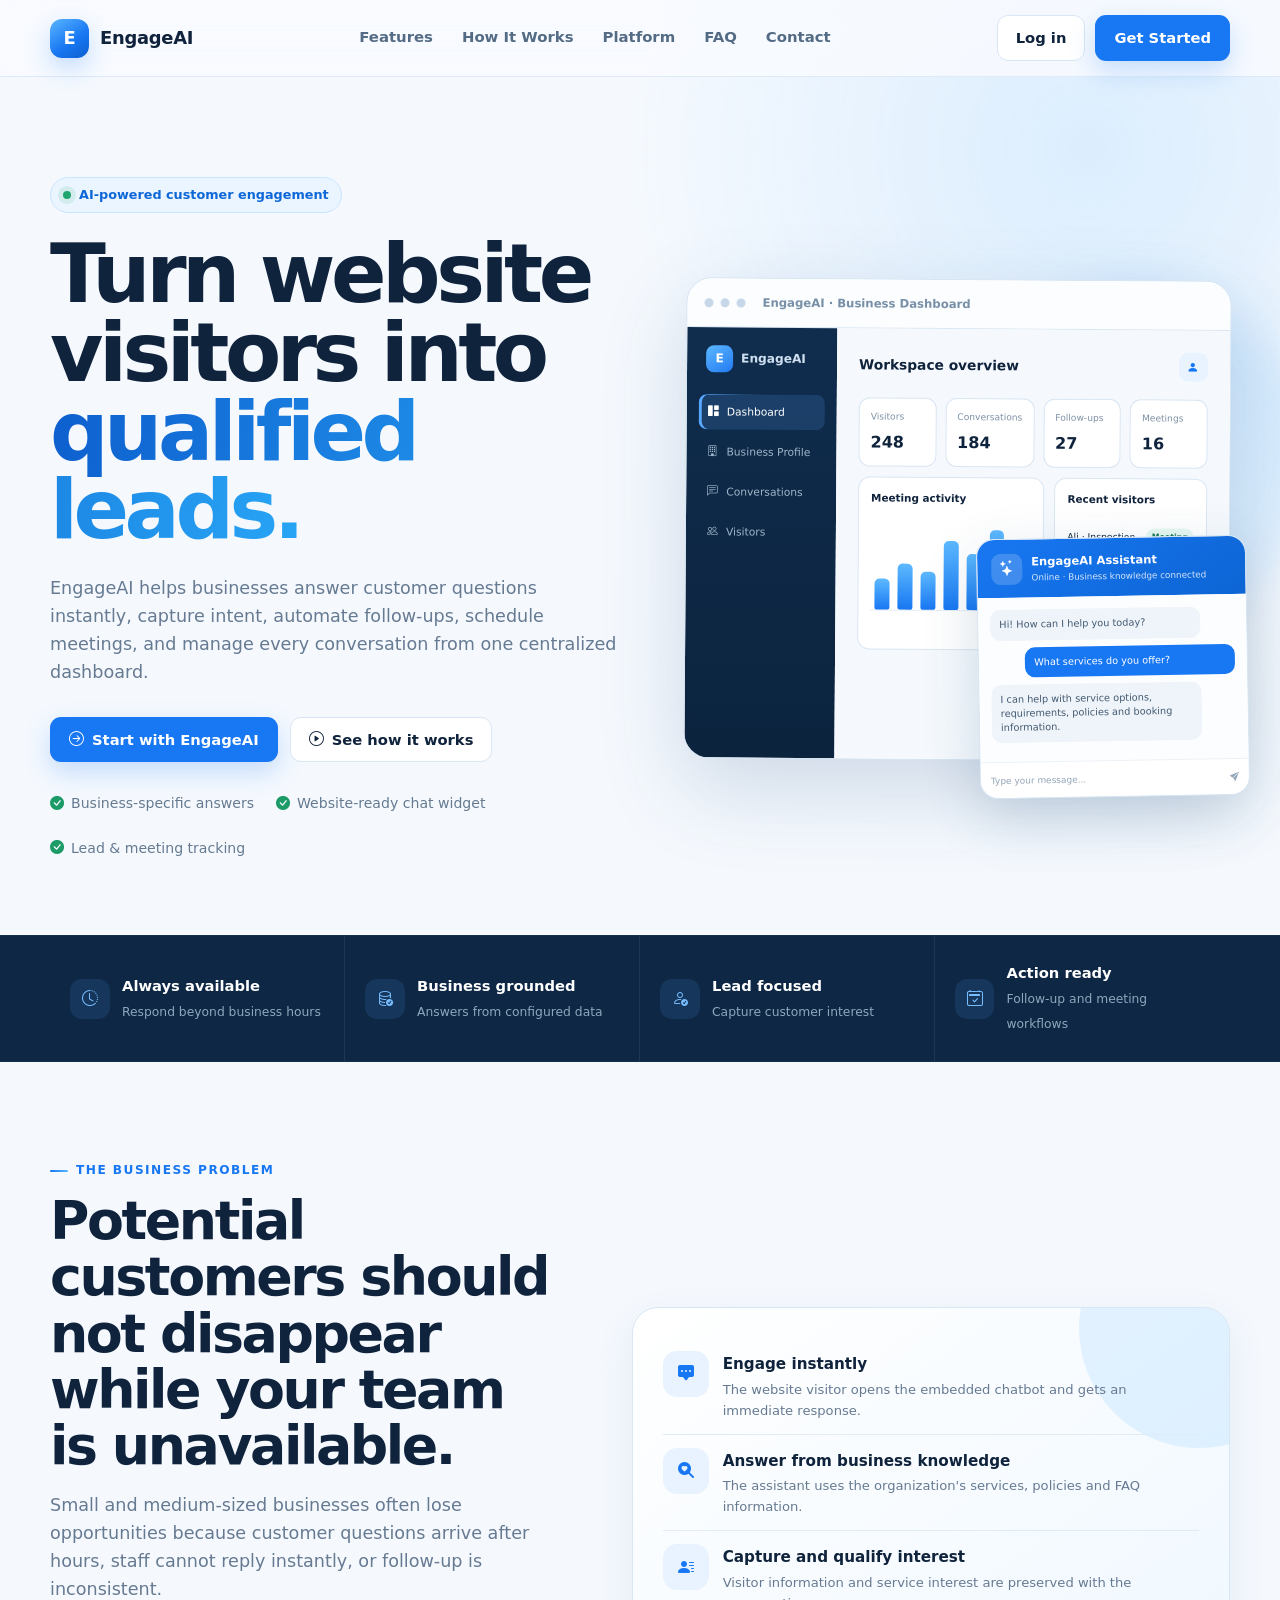
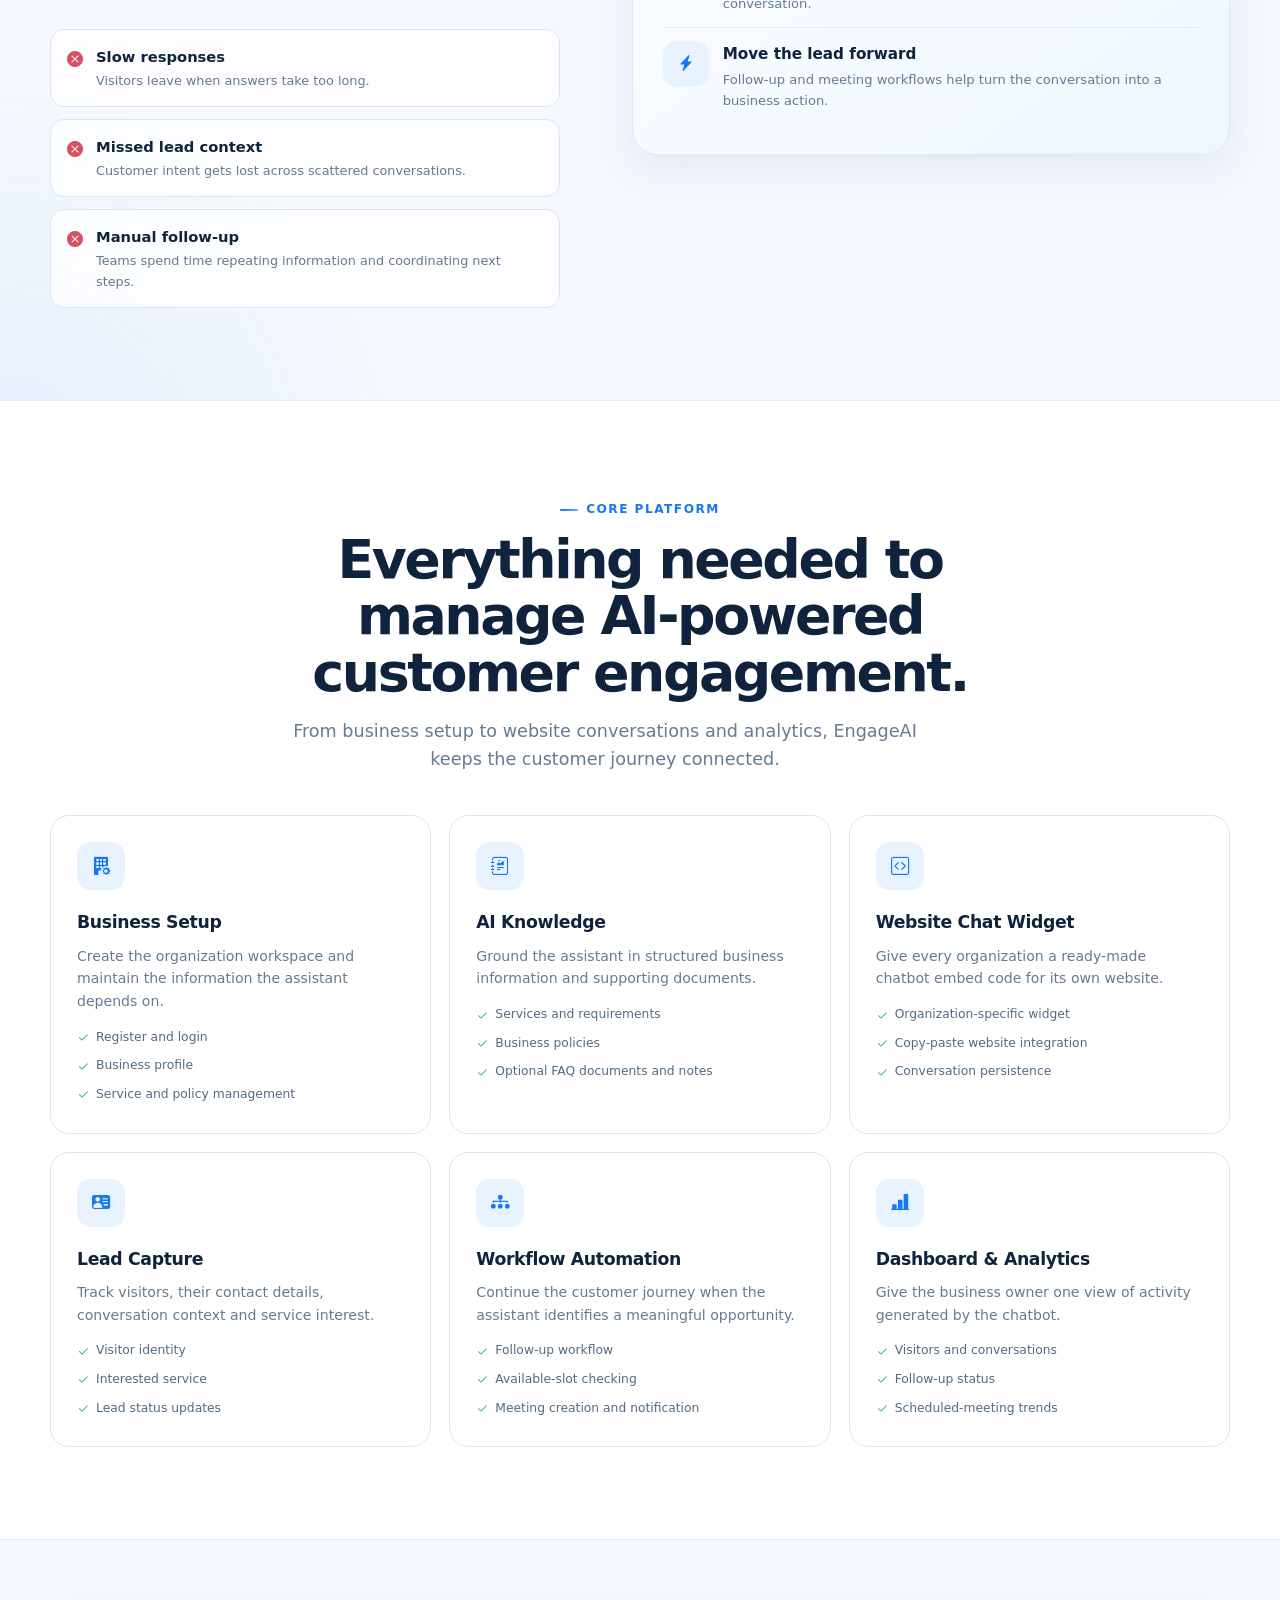
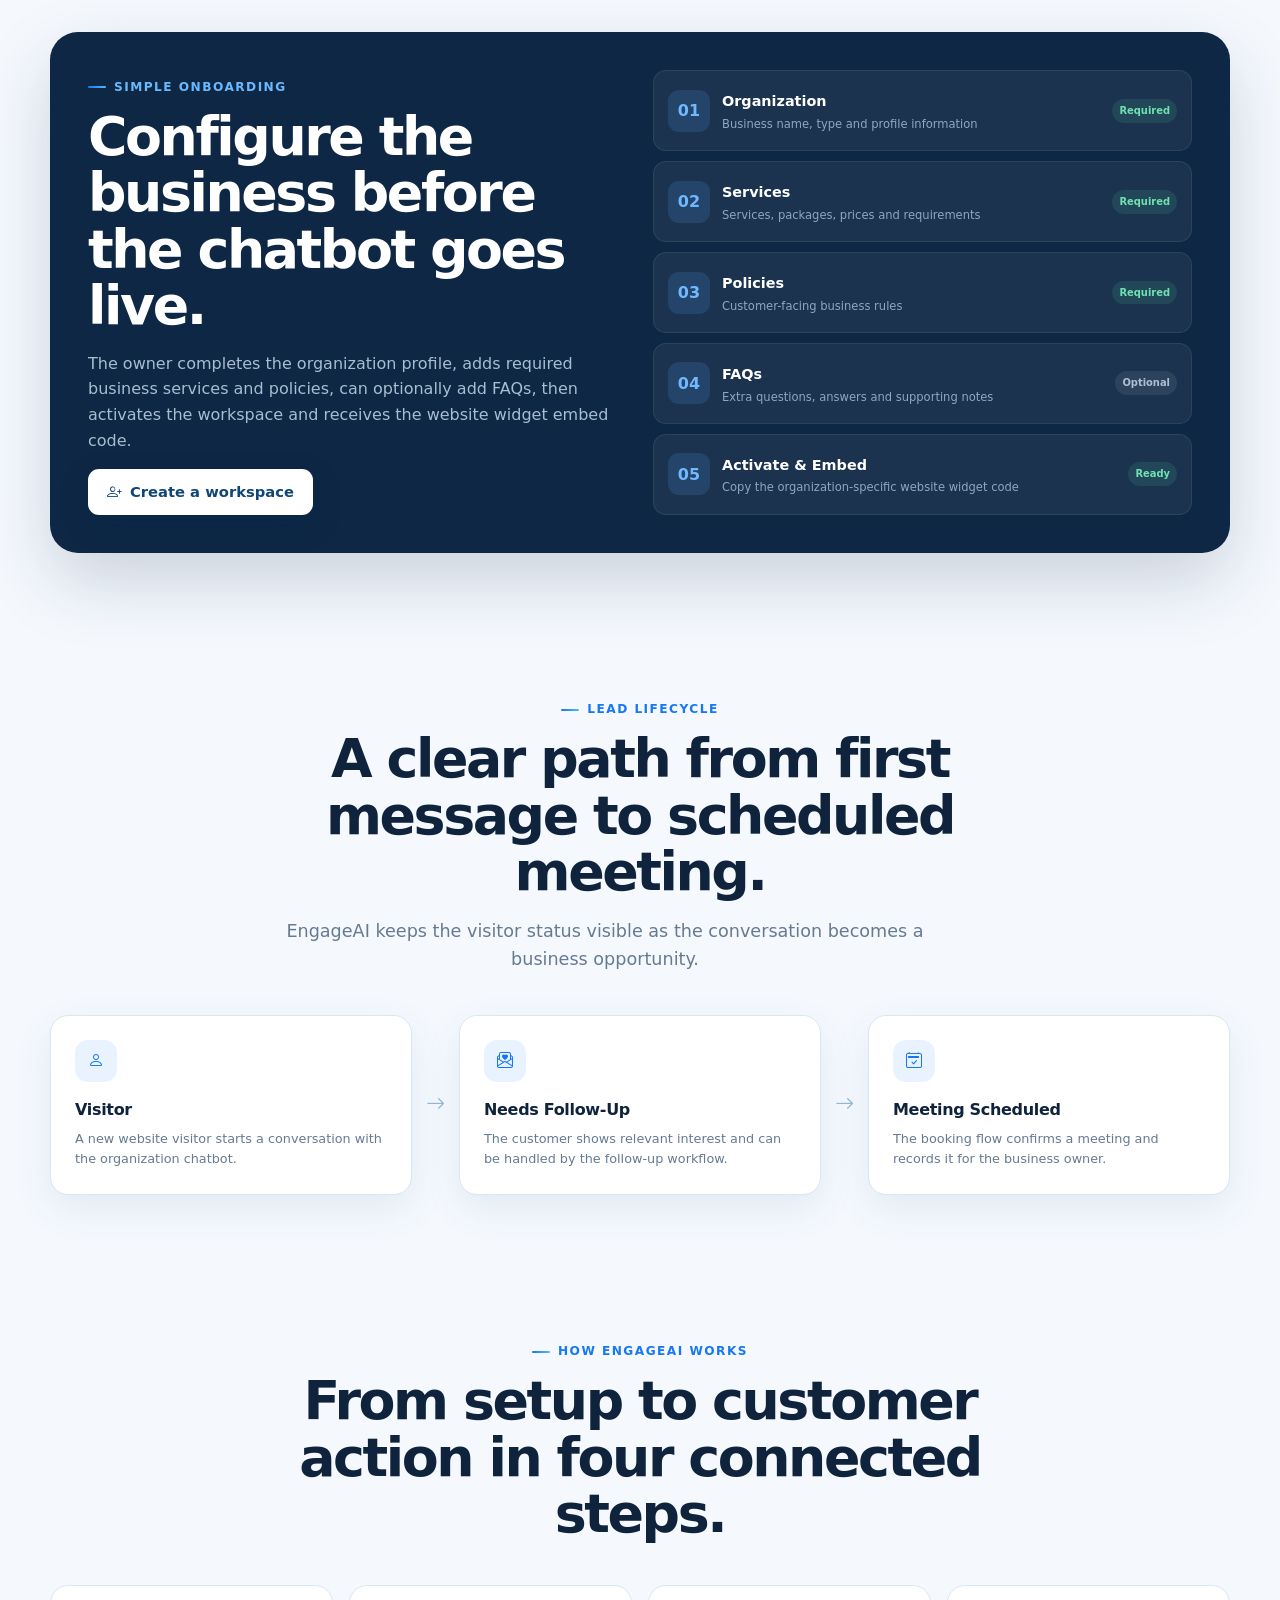
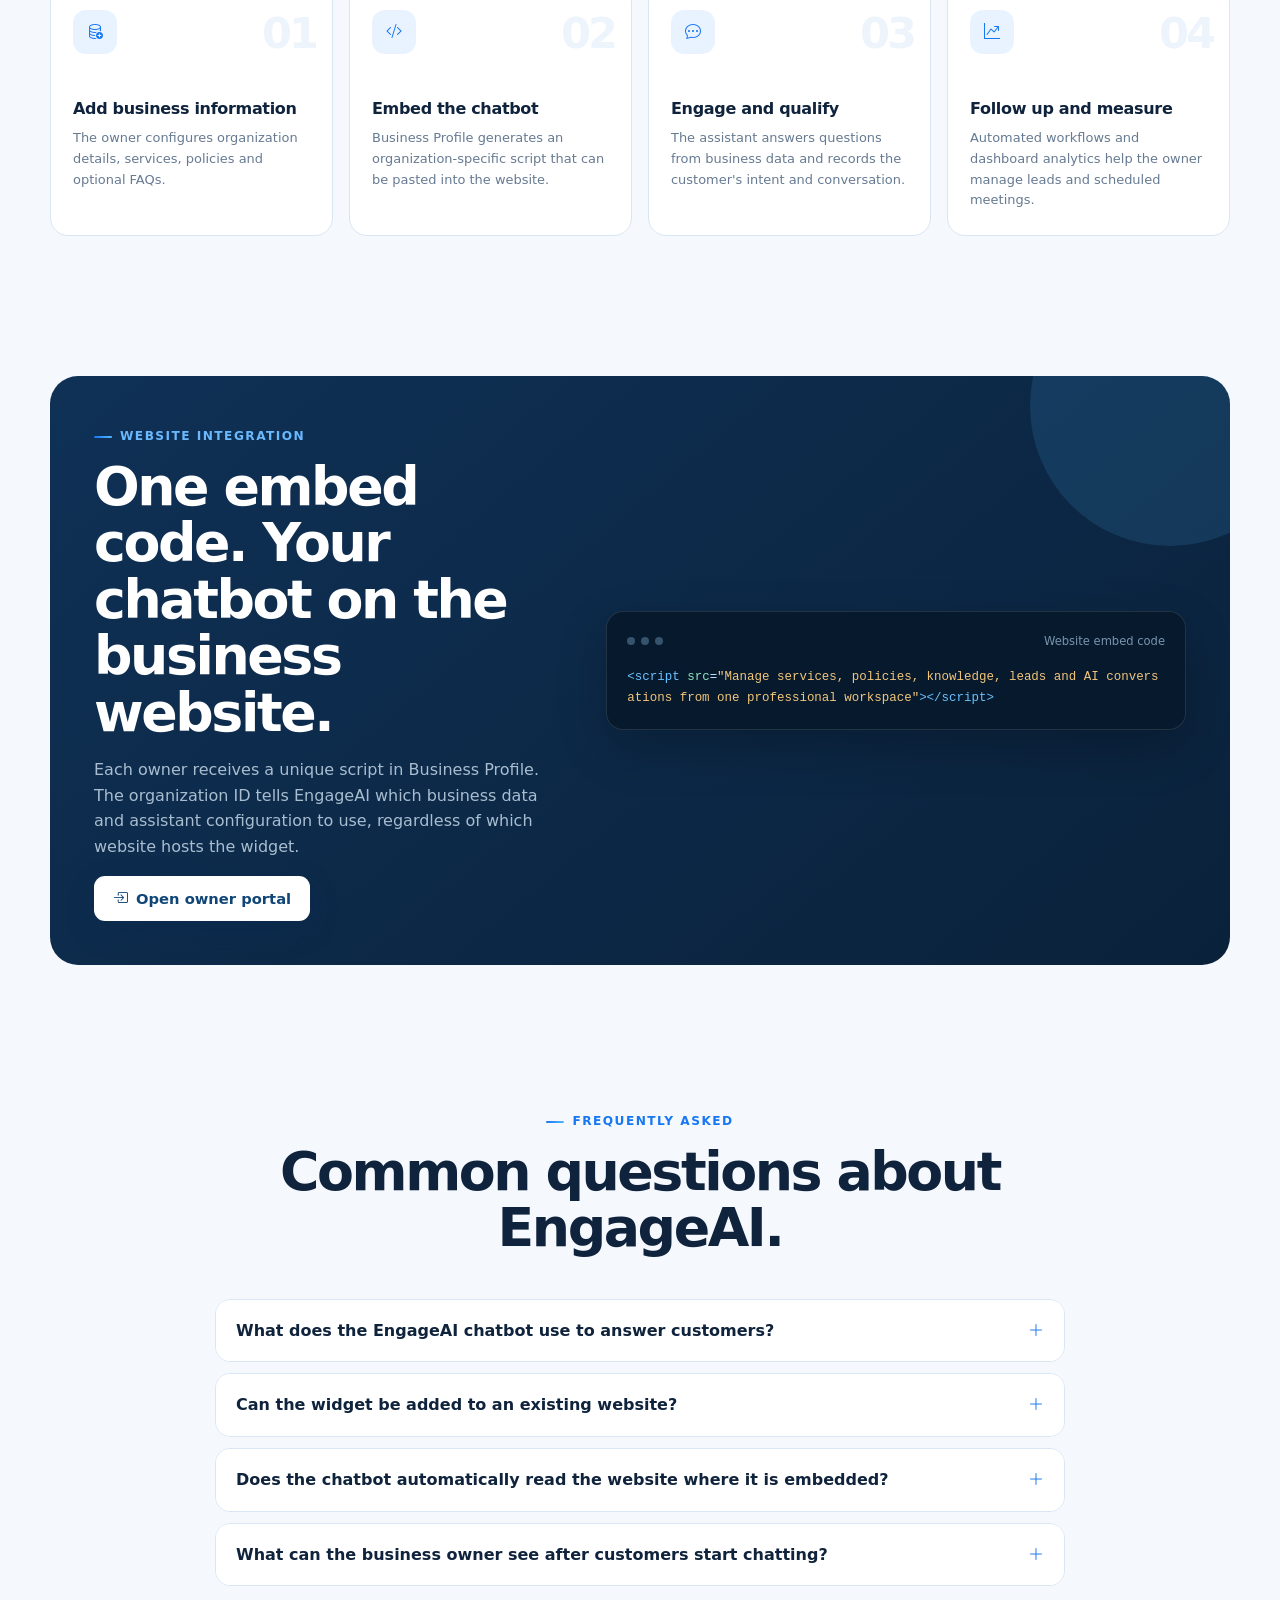
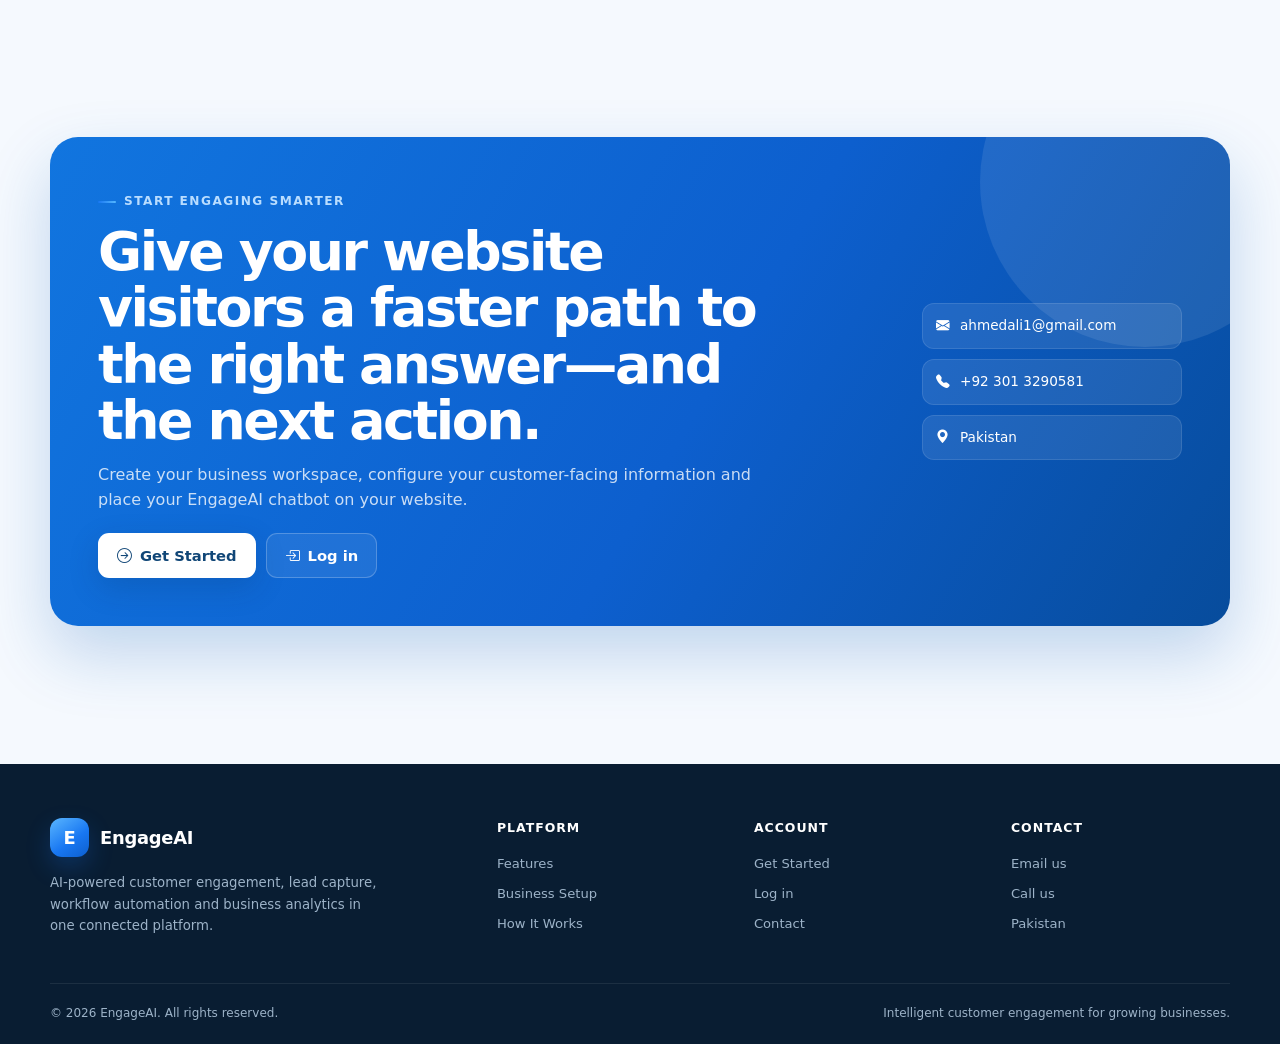
==== portal/index.html @ 2d7af1af "Initial EngageAI deployment" ====
<!doctype html>
<html lang="en">
<head>
  <meta charset="utf-8">
  <meta name="viewport" content="width=device-width, initial-scale=1">
  <meta name="description" content="EngageAI is an AI-powered customer engagement platform that answers customer questions, captures leads, automates follow-up workflows, schedules meetings, and gives businesses a centralized dashboard.">
  <meta name="theme-color" content="#0d67d8">
  <title>EngageAI — AI Customer Engagement & Lead Capture Platform</title>

  <link rel="preconnect" href="https://cdn.jsdelivr.net">
  <link href="https://cdn.jsdelivr.net/npm/bootstrap-icons@1.11.3/font/bootstrap-icons.min.css" rel="stylesheet">

  <style>
    :root{
      --bg:#f5f9fe;
      --surface:#ffffff;
      --surface-2:#eef6ff;
      --surface-3:#e5f1ff;
      --text:#10233c;
      --muted:#667a92;
      --line:#d9e6f3;
      --primary:#1877f2;
      --primary-dark:#0d5fce;
      --primary-soft:#e8f3ff;
      --navy:#0d2744;
      --navy-2:#0a1e35;
      --cyan:#54b7ff;
      --success:#1c9b67;
      --warning:#dc941d;
      --shadow:0 24px 70px rgba(31,87,145,.14);
      --shadow-soft:0 14px 38px rgba(36,79,126,.09);
      --radius:22px;
    }

    *{box-sizing:border-box}
    html{scroll-behavior:smooth}
    body{
      margin:0;
      font-family:Inter,ui-sans-serif,system-ui,-apple-system,BlinkMacSystemFont,"Segoe UI",sans-serif;
      color:var(--text);
      background:
        radial-gradient(circle at 85% 2%, rgba(64,168,255,.14), transparent 29rem),
        radial-gradient(circle at 0% 28%, rgba(24,119,242,.08), transparent 25rem),
        var(--bg);
      line-height:1.6;
      overflow-x:hidden;
    }
    a{text-decoration:none;color:inherit}
    button,input{font:inherit}
    img{max-width:100%}
    code{
      font-family:"SFMono-Regular",Consolas,"Liberation Mono",monospace;
      color:#0d5fce;
      background:#edf6ff;
      border:1px solid #d7eafd;
      border-radius:7px;
      padding:.08rem .35rem;
    }

    .container{width:min(1180px,calc(100% - 40px));margin:0 auto}
    .section{padding:92px 0}
    .section-sm{padding:48px 0}
    .section-head{max-width:720px;margin-bottom:42px}
    .section-head.center{text-align:center;margin-left:auto;margin-right:auto}
    .eyebrow{
      display:inline-flex;
      align-items:center;
      gap:8px;
      color:var(--primary);
      font-size:.76rem;
      font-weight:800;
      letter-spacing:.12em;
      text-transform:uppercase;
      margin-bottom:12px;
    }
    .eyebrow::before{
      content:"";
      width:18px;height:2px;border-radius:20px;
      background:linear-gradient(90deg,var(--primary),var(--cyan));
    }
    h1,h2,h3,h4,p{margin-top:0}
    h1{
      font-size:clamp(3rem,6.4vw,5.8rem);
      line-height:.96;
      letter-spacing:-.055em;
      margin-bottom:24px;
    }
    h2{
      font-size:clamp(2.1rem,4.2vw,3.55rem);
      line-height:1.05;
      letter-spacing:-.045em;
      margin-bottom:16px;
    }
    h3{letter-spacing:-.02em}
    .lead-copy{color:var(--muted);font-size:1.1rem;max-width:650px}
    .muted{color:var(--muted)}

    /* Header */
    .site-header{
      position:sticky;top:0;z-index:100;
      background:rgba(248,251,255,.86);
      backdrop-filter:blur(18px);
      border-bottom:1px solid rgba(216,230,244,.82);
    }
    .nav{
      min-height:76px;
      display:flex;align-items:center;justify-content:space-between;gap:28px;
    }
    .brand{display:flex;align-items:center;gap:11px;font-weight:850;font-size:1.12rem;letter-spacing:-.015em}
    .brand-mark{
      width:39px;height:39px;border-radius:12px;
      display:grid;place-items:center;color:#fff;
      background:linear-gradient(145deg,#5ab6ff,#1877f2 58%,#0d5fce);
      box-shadow:0 10px 24px rgba(24,119,242,.24);
      font-weight:900;
    }
    .nav-links{display:flex;align-items:center;gap:29px;color:#536b84;font-size:.93rem;font-weight:650}
    .nav-links a{transition:.18s ease}
    .nav-links a:hover{color:var(--primary)}
    .nav-actions{display:flex;align-items:center;gap:10px}
    .btn{
      display:inline-flex;align-items:center;justify-content:center;gap:8px;
      min-height:44px;padding:10px 18px;border-radius:11px;
      border:1px solid transparent;font-weight:760;font-size:.92rem;
      transition:.18s ease;cursor:pointer;
    }
    .btn:hover{transform:translateY(-1px)}
    .btn-primary{background:var(--primary);color:#fff;box-shadow:0 10px 26px rgba(24,119,242,.22)}
    .btn-primary:hover{background:var(--primary-dark)}
    .btn-soft{background:#fff;border-color:var(--line);color:var(--text)}
    .btn-soft:hover{border-color:#a9caec;background:var(--primary-soft);color:var(--primary)}
    .btn-light{background:#fff;color:#104677;box-shadow:0 10px 30px rgba(5,47,86,.18)}
    .menu-button{display:none;width:42px;height:42px;border-radius:10px;border:1px solid var(--line);background:#fff;color:var(--text)}

    /* Hero */
    .hero{padding:100px 0 76px;position:relative}
    .hero-grid{display:grid;grid-template-columns:1.02fr .98fr;gap:68px;align-items:center}
    .hero-badge{
      display:inline-flex;align-items:center;gap:8px;padding:7px 12px;border-radius:999px;
      background:#eaf5ff;border:1px solid #cbe5ff;color:#0d67d8;
      font-size:.8rem;font-weight:800;margin-bottom:22px;
    }
    .live-dot{width:8px;height:8px;border-radius:50%;background:#21a56f;box-shadow:0 0 0 5px rgba(33,165,111,.12)}
    .gradient-text{
      background:linear-gradient(100deg,#0d5fce,#28a5f5);
      -webkit-background-clip:text;background-clip:text;color:transparent;
    }
    .hero-actions{display:flex;gap:12px;flex-wrap:wrap;margin-top:30px}
    .hero-note{display:flex;gap:22px;flex-wrap:wrap;margin-top:30px;color:#657a90;font-size:.88rem}
    .hero-note span{display:flex;align-items:center;gap:7px}
    .hero-note i{color:var(--success)}

    /* Mock app */
    .product-stage{position:relative;padding:18px 0 16px}
    .glow{
      position:absolute;width:350px;height:350px;border-radius:50%;right:-80px;top:20px;
      background:rgba(62,166,255,.13);filter:blur(20px);z-index:-1;
    }
    .app-window{
      border-radius:25px;overflow:hidden;background:var(--surface);
      border:1px solid #d6e5f3;box-shadow:0 30px 85px rgba(28,74,122,.18);
      transform:rotate(.4deg);
    }
    .window-bar{
      height:49px;border-bottom:1px solid var(--line);display:flex;align-items:center;gap:7px;padding:0 17px;background:#fbfdff
    }
    .window-dot{width:9px;height:9px;border-radius:50%;background:#c7d7e7}
    .window-title{margin-left:10px;font-size:.73rem;color:#7890a7;font-weight:700}
    .app-body{display:grid;grid-template-columns:150px 1fr;min-height:430px}
    .mock-sidebar{background:linear-gradient(180deg,#102d4e,#0b233d);padding:18px 12px;color:#cfe0f1}
    .mock-brand{display:flex;align-items:center;gap:8px;font-weight:800;font-size:.76rem;margin:0 7px 22px}
    .mock-brand span:first-child{
      width:27px;height:27px;border-radius:8px;display:grid;place-items:center;background:linear-gradient(145deg,#5cb7ff,#237af1);color:#fff
    }
    .mock-link{
      height:35px;border-radius:8px;padding:0 9px;display:flex;align-items:center;gap:8px;font-size:.67rem;color:#9fb5c9;margin-bottom:5px
    }
    .mock-link.active{background:rgba(87,169,255,.16);color:#fff;box-shadow:inset 3px 0 #59a8ff}
    .mock-main{padding:22px;background:#f5f9fd}
    .mock-head{display:flex;justify-content:space-between;align-items:center;margin-bottom:18px}
    .mock-head strong{font-size:.86rem}
    .mock-avatar{width:29px;height:29px;border-radius:9px;background:var(--primary-soft);display:grid;place-items:center;color:var(--primary);font-size:.72rem}
    .metric-grid{display:grid;grid-template-columns:repeat(4,1fr);gap:9px}
    .mock-metric{background:#fff;border:1px solid var(--line);border-radius:11px;padding:11px}
    .mock-metric small{display:block;color:#7e91a5;font-size:.57rem;margin-bottom:5px}
    .mock-metric strong{font-size:1rem}
    .mock-content-grid{display:grid;grid-template-columns:1.1fr .9fr;gap:10px;margin-top:10px}
    .mock-panel{background:#fff;border:1px solid var(--line);border-radius:12px;padding:12px;min-height:156px}
    .mock-panel-title{font-size:.65rem;font-weight:800;margin-bottom:12px}
    .bars{display:flex;align-items:flex-end;gap:8px;height:92px;border-bottom:1px solid #e5edf5;padding:0 4px}
    .bar{flex:1;background:linear-gradient(180deg,#5db9ff,#1877f2);border-radius:5px 5px 2px 2px;min-height:16px}
    .visitor-line{display:flex;align-items:center;justify-content:space-between;padding:8px 0;border-bottom:1px solid #edf2f7;font-size:.58rem}
    .visitor-line:last-child{border-bottom:0}
    .status{font-size:.49rem;padding:3px 6px;border-radius:999px;background:#fff4df;color:#a96805;font-weight:800}
    .status.meeting{background:#e7f8f1;color:#14714d}

    .chat-demo{
      position:absolute;right:-18px;bottom:-22px;width:270px;background:#fff;border:1px solid #d6e5f3;border-radius:18px;
      box-shadow:0 20px 55px rgba(28,73,119,.19);overflow:hidden;transform:rotate(-1deg)
    }
    .chat-head{background:linear-gradient(145deg,#1877f2,#0d65d4);color:#fff;padding:13px 14px;display:flex;align-items:center;gap:9px}
    .chat-logo{width:31px;height:31px;border-radius:9px;background:rgba(255,255,255,.18);display:grid;place-items:center}
    .chat-head strong{display:block;font-size:.72rem}.chat-head small{display:block;font-size:.55rem;opacity:.82}
    .chat-body{padding:12px;background:#fbfdff}
    .bubble{max-width:86%;font-size:.61rem;line-height:1.45;padding:8px 9px;border-radius:10px;margin-bottom:7px;background:#eef4fa;color:#435970}
    .bubble.user{margin-left:auto;background:#1877f2;color:#fff}
    .chat-input{height:36px;border-top:1px solid #edf2f7;display:flex;align-items:center;justify-content:space-between;padding:0 10px;color:#93a5b8;font-size:.56rem}

    /* logo/trust bar */
    .trust-strip{
      background:var(--navy);color:#d5e4f3;border-top:1px solid rgba(255,255,255,.04);border-bottom:1px solid rgba(255,255,255,.04)
    }
    .trust-grid{display:grid;grid-template-columns:repeat(4,1fr)}
    .trust-item{padding:25px 20px;border-right:1px solid rgba(255,255,255,.08);display:flex;align-items:center;gap:12px}
    .trust-item:last-child{border-right:0}
    .trust-icon{width:40px;height:40px;border-radius:12px;display:grid;place-items:center;background:rgba(89,168,255,.12);color:#77bdff}
    .trust-item strong{display:block;color:#fff;font-size:.92rem}.trust-item small{color:#8fa7bd;font-size:.77rem}

    /* Problem / solution */
    .two-col{display:grid;grid-template-columns:.92fr 1.08fr;gap:72px;align-items:center}
    .problem-list{display:grid;gap:12px;margin-top:26px}
    .problem-item{
      display:flex;gap:13px;padding:15px 16px;border-radius:14px;border:1px solid var(--line);background:rgba(255,255,255,.78)
    }
    .problem-item i{color:#d65262;margin-top:2px}
    .problem-item strong{display:block;font-size:.92rem;margin-bottom:2px}
    .problem-item small{display:block;color:var(--muted);font-size:.8rem}
    .solution-card{
      padding:30px;border:1px solid var(--line);border-radius:26px;background:linear-gradient(145deg,#fff,#eef7ff);
      box-shadow:var(--shadow-soft);position:relative;overflow:hidden
    }
    .solution-card::after{
      content:"";position:absolute;width:240px;height:240px;border-radius:50%;right:-90px;top:-100px;background:rgba(58,162,255,.12)
    }
    .flow-step{position:relative;z-index:1;display:grid;grid-template-columns:46px 1fr;gap:14px;padding:13px 0}
    .flow-step+.flow-step{border-top:1px solid #dfebf5}
    .flow-icon{width:46px;height:46px;border-radius:14px;background:#e8f3ff;color:var(--primary);display:grid;place-items:center}
    .flow-step strong{font-size:.95rem}.flow-step p{color:var(--muted);font-size:.82rem;margin:2px 0 0}

    /* Features */
    .features-section{background:#fff;border-top:1px solid #e5eef6;border-bottom:1px solid #e5eef6}
    .feature-grid{display:grid;grid-template-columns:repeat(3,1fr);gap:18px}
    .feature-card{
      padding:26px;border:1px solid var(--line);border-radius:19px;background:#fff;
      transition:.2s ease;min-height:244px
    }
    .feature-card:hover{transform:translateY(-4px);border-color:#b8d7f5;box-shadow:var(--shadow-soft)}
    .feature-icon{
      width:48px;height:48px;border-radius:14px;display:grid;place-items:center;background:var(--primary-soft);color:var(--primary);font-size:1.15rem;margin-bottom:19px
    }
    .feature-card h3{font-size:1.08rem;margin-bottom:8px}
    .feature-card p{color:var(--muted);font-size:.88rem;margin-bottom:15px}
    .feature-points{display:grid;gap:7px;font-size:.77rem;color:#526b83}
    .feature-points span{display:flex;gap:7px;align-items:flex-start}
    .feature-points i{color:var(--success);margin-top:2px}

    /* setup */
    .setup-wrap{
      display:grid;grid-template-columns:1fr 1fr;gap:26px;padding:38px;border-radius:28px;background:var(--navy);
      color:#fff;box-shadow:0 28px 70px rgba(13,39,68,.18)
    }
    .setup-copy p{color:#a8bdd0}
    .setup-flow{display:grid;gap:10px}
    .setup-row{
      display:grid;grid-template-columns:42px 1fr auto;align-items:center;gap:12px;
      padding:12px 14px;border-radius:13px;background:rgba(255,255,255,.06);border:1px solid rgba(255,255,255,.08)
    }
    .setup-num{width:42px;height:42px;border-radius:11px;display:grid;place-items:center;background:rgba(89,168,255,.15);color:#70b8ff;font-weight:850}
    .setup-row strong{font-size:.9rem}.setup-row small{display:block;color:#8fa7bd;font-size:.72rem;margin-top:1px}
    .required,.optional{font-size:.62rem;font-weight:850;padding:4px 7px;border-radius:999px}
    .required{background:rgba(75,210,154,.12);color:#70e1b1}.optional{background:rgba(255,255,255,.08);color:#acc0d2}

    /* Lead lifecycle */
    .lifecycle{display:grid;grid-template-columns:1fr auto 1fr auto 1fr;align-items:center;gap:14px;margin-top:32px}
    .life-card{padding:24px;border-radius:18px;background:#fff;border:1px solid var(--line);box-shadow:var(--shadow-soft)}
    .life-card .life-icon{width:42px;height:42px;border-radius:13px;display:grid;place-items:center;background:var(--primary-soft);color:var(--primary);margin-bottom:15px}
    .life-card h3{font-size:1rem;margin-bottom:6px}.life-card p{font-size:.8rem;color:var(--muted);margin:0}
    .life-arrow{color:#94b7d8;font-size:1.2rem}

    /* How */
    .how-grid{display:grid;grid-template-columns:repeat(4,1fr);gap:16px}
    .how-card{position:relative;padding:24px 22px;border-radius:18px;border:1px solid var(--line);background:#fff;min-height:230px}
    .how-num{
      position:absolute;right:16px;top:13px;font-size:2.7rem;font-weight:900;letter-spacing:-.07em;color:#edf4fb
    }
    .how-icon{width:44px;height:44px;border-radius:13px;display:grid;place-items:center;background:var(--primary-soft);color:var(--primary);margin-bottom:42px}
    .how-card h3{font-size:1rem;margin-bottom:7px}.how-card p{font-size:.81rem;color:var(--muted);margin:0}

    /* Integration */
    .integration-card{
      display:grid;grid-template-columns:.9fr 1.1fr;gap:38px;align-items:center;
      border-radius:28px;background:linear-gradient(140deg,#0f3156,#0a213a);color:#fff;padding:44px;overflow:hidden;position:relative
    }
    .integration-card::after{
      content:"";position:absolute;width:280px;height:280px;border-radius:50%;right:-80px;top:-110px;background:rgba(79,181,255,.13)
    }
    .integration-card p{color:#a9bdd0}
    .code-box{
      position:relative;z-index:1;background:#071a2d;border:1px solid rgba(255,255,255,.11);border-radius:17px;padding:20px;
      box-shadow:0 18px 48px rgba(0,0,0,.22)
    }
    .code-top{display:flex;align-items:center;justify-content:space-between;margin-bottom:16px;color:#7894ad;font-size:.72rem}
    .code-dots{display:flex;gap:6px}.code-dots span{width:8px;height:8px;border-radius:50%;background:#36536d}
    .code-line{font-family:"SFMono-Regular",Consolas,monospace;color:#c8e7ff;font-size:.78rem;line-height:1.7;white-space:pre-wrap;word-break:break-all}
    .code-tag{color:#69c1ff}.code-attr{color:#92e3bd}.code-value{color:#f2c57b}

    /* FAQ */
    .faq-wrap{max-width:850px;margin:0 auto}
    .faq-item{border:1px solid var(--line);border-radius:15px;background:#fff;margin-bottom:11px;overflow:hidden}
    .faq-button{
      width:100%;border:0;background:#fff;padding:18px 20px;display:flex;align-items:center;justify-content:space-between;gap:14px;
      color:var(--text);font-weight:760;text-align:left;cursor:pointer
    }
    .faq-button i{color:var(--primary);transition:.18s ease}
    .faq-answer{display:none;padding:0 20px 18px;color:var(--muted);font-size:.88rem}
    .faq-item.open .faq-answer{display:block}
    .faq-item.open .faq-button i{transform:rotate(45deg)}

    /* Contact CTA */
    .contact-card{
      position:relative;overflow:hidden;border-radius:28px;padding:48px;
      background:linear-gradient(120deg,#1175df,#0d5fce 55%,#074c9c);color:#fff;box-shadow:0 28px 65px rgba(18,96,181,.23)
    }
    .contact-card::after{
      content:"";position:absolute;width:330px;height:330px;border-radius:50%;right:-80px;top:-120px;background:rgba(255,255,255,.09)
    }
    .contact-grid{position:relative;z-index:1;display:grid;grid-template-columns:1fr auto;gap:40px;align-items:center}
    .contact-card h2{max-width:680px;margin-bottom:12px}.contact-card p{color:rgba(255,255,255,.78);max-width:680px}
    .contact-actions{display:flex;gap:10px;flex-wrap:wrap;margin-top:20px}
    .contact-meta{display:grid;gap:10px;min-width:260px}
    .contact-meta a{display:flex;align-items:center;gap:10px;padding:11px 13px;border-radius:12px;background:rgba(255,255,255,.09);border:1px solid rgba(255,255,255,.11);font-size:.85rem}

    /* Footer */
    footer{background:#091d32;color:#9db3c8;margin-top:90px}
    .footer-main{padding:54px 0 34px;display:grid;grid-template-columns:1.4fr repeat(3,.75fr);gap:38px}
    .footer-brand p{font-size:.83rem;max-width:330px;margin-top:15px}
    .footer-col h4{font-size:.78rem;color:#fff;text-transform:uppercase;letter-spacing:.08em;margin-bottom:15px}
    .footer-links{display:grid;gap:9px;font-size:.82rem}
    .footer-links a:hover{color:#fff}
    .footer-bottom{padding:20px 0;border-top:1px solid rgba(255,255,255,.08);display:flex;justify-content:space-between;gap:20px;flex-wrap:wrap;font-size:.75rem}

    @media(max-width:1020px){
      .hero-grid,.two-col,.setup-wrap,.integration-card{grid-template-columns:1fr}
      .hero-grid{gap:46px}
      .product-stage{max-width:720px}
      .feature-grid{grid-template-columns:1fr 1fr}
      .how-grid{grid-template-columns:1fr 1fr}
      .contact-grid{grid-template-columns:1fr}
      .contact-meta{grid-template-columns:1fr 1fr;min-width:0}
      .footer-main{grid-template-columns:1.2fr 1fr 1fr}
      .footer-brand{grid-column:1/-1}
    }

    @media(max-width:780px){
      .nav-links,.nav-actions .btn-soft{display:none}
      .menu-button{display:grid;place-items:center}
      .nav.mobile-open{align-items:flex-start;flex-wrap:wrap;padding:17px 0}
      .nav.mobile-open .nav-links{
        display:grid;width:100%;order:4;gap:0;background:#fff;border:1px solid var(--line);border-radius:14px;padding:7px
      }
      .nav.mobile-open .nav-links a{padding:10px 11px;border-radius:8px}
      .app-body{grid-template-columns:108px 1fr}
      .mock-sidebar{padding:15px 8px}
      .metric-grid{grid-template-columns:1fr 1fr}
      .mock-content-grid{grid-template-columns:1fr}
      .chat-demo{right:4px;bottom:-55px;width:245px}
      .trust-grid{grid-template-columns:1fr 1fr}
      .trust-item:nth-child(2){border-right:0}
      .trust-item:nth-child(-n+2){border-bottom:1px solid rgba(255,255,255,.08)}
      .lifecycle{grid-template-columns:1fr;gap:10px}
      .life-arrow{transform:rotate(90deg);justify-self:center}
      .footer-main{grid-template-columns:1fr 1fr}
      .footer-brand{grid-column:1/-1}
    }

    @media(max-width:620px){
      .container{width:min(100% - 28px,1180px)}
      .hero{padding-top:70px}
      h1{font-size:clamp(2.65rem,14vw,4.1rem)}
      .feature-grid,.how-grid{grid-template-columns:1fr}
      .trust-grid{grid-template-columns:1fr}
      .trust-item{border-right:0;border-bottom:1px solid rgba(255,255,255,.08)}
      .trust-item:last-child{border-bottom:0}
      .setup-wrap,.integration-card,.contact-card{padding:27px}
      .contact-meta{grid-template-columns:1fr}
      .app-body{grid-template-columns:1fr}
      .mock-sidebar{display:none}
      .mock-main{padding:15px}
      .chat-demo{position:relative;right:auto;bottom:auto;width:88%;margin:-8px auto 0;transform:none}
      .product-stage{padding-bottom:0}
      .footer-main{grid-template-columns:1fr}
      .footer-brand{grid-column:auto}
    }
  </style>
</head>
<body>

<header class="site-header">
  <div class="container nav" id="mainNav">
    <a href="#top" class="brand" aria-label="EngageAI home">
      <span class="brand-mark">E</span>
      <span>EngageAI</span>
    </a>

    <nav class="nav-links" aria-label="Main navigation">
      <a href="#features">Features</a>
      <a href="#workflow">How It Works</a>
      <a href="#platform">Platform</a>
      <a href="#faq">FAQ</a>
      <a href="#contact">Contact</a>
    </nav>

    <div class="nav-actions">
      <a class="btn btn-soft" href="login.html">Log in</a>
      <a class="btn btn-primary" href="signup.html">Get Started</a>
      <button class="menu-button" id="menuButton" type="button" aria-label="Toggle menu">
        <i class="bi bi-list"></i>
      </button>
    </div>
  </div>
</header>

<main id="top">

  <section class="hero">
    <div class="container hero-grid">
      <div>
        <div class="hero-badge"><span class="live-dot"></span> AI-powered customer engagement</div>
        <h1>Turn website visitors into <span class="gradient-text">qualified leads.</span></h1>
        <p class="lead-copy">
          EngageAI helps businesses answer customer questions instantly, capture intent, automate follow-ups,
          schedule meetings, and manage every conversation from one centralized dashboard.
        </p>

        <div class="hero-actions">
          <a class="btn btn-primary" href="signup.html"><i class="bi bi-arrow-right-circle"></i> Start with EngageAI</a>
          <a class="btn btn-soft" href="#workflow"><i class="bi bi-play-circle"></i> See how it works</a>
        </div>

        <div class="hero-note">
          <span><i class="bi bi-check-circle-fill"></i> Business-specific answers</span>
          <span><i class="bi bi-check-circle-fill"></i> Website-ready chat widget</span>
          <span><i class="bi bi-check-circle-fill"></i> Lead & meeting tracking</span>
        </div>
      </div>

      <div class="product-stage" aria-label="EngageAI dashboard and chatbot preview">
        <div class="glow"></div>

        <div class="app-window">
          <div class="window-bar">
            <span class="window-dot"></span><span class="window-dot"></span><span class="window-dot"></span>
            <span class="window-title">EngageAI · Business Dashboard</span>
          </div>

          <div class="app-body">
            <aside class="mock-sidebar">
              <div class="mock-brand"><span>E</span><span>EngageAI</span></div>
              <div class="mock-link active"><i class="bi bi-grid-1x2-fill"></i> Dashboard</div>
              <div class="mock-link"><i class="bi bi-building"></i> Business Profile</div>
              <div class="mock-link"><i class="bi bi-chat-left-text"></i> Conversations</div>
              <div class="mock-link"><i class="bi bi-people"></i> Visitors</div>
            </aside>

            <div class="mock-main">
              <div class="mock-head">
                <strong>Workspace overview</strong>
                <span class="mock-avatar"><i class="bi bi-person-fill"></i></span>
              </div>

              <div class="metric-grid">
                <div class="mock-metric"><small>Visitors</small><strong>248</strong></div>
                <div class="mock-metric"><small>Conversations</small><strong>184</strong></div>
                <div class="mock-metric"><small>Follow-ups</small><strong>27</strong></div>
                <div class="mock-metric"><small>Meetings</small><strong>16</strong></div>
              </div>

              <div class="mock-content-grid">
                <div class="mock-panel">
                  <div class="mock-panel-title">Meeting activity</div>
                  <div class="bars">
                    <div class="bar" style="height:34%"></div>
                    <div class="bar" style="height:50%"></div>
                    <div class="bar" style="height:42%"></div>
                    <div class="bar" style="height:76%"></div>
                    <div class="bar" style="height:61%"></div>
                    <div class="bar" style="height:88%"></div>
                    <div class="bar" style="height:70%"></div>
                  </div>
                </div>

                <div class="mock-panel">
                  <div class="mock-panel-title">Recent visitors</div>
                  <div class="visitor-line"><span>Ali · Inspection</span><span class="status meeting">Meeting</span></div>
                  <div class="visitor-line"><span>Sara · Service</span><span class="status">Follow-up</span></div>
                  <div class="visitor-line"><span>Hamza · Package</span><span class="status">Follow-up</span></div>
                </div>
              </div>
            </div>
          </div>
        </div>

        <div class="chat-demo">
          <div class="chat-head">
            <div class="chat-logo"><i class="bi bi-stars"></i></div>
            <div><strong>EngageAI Assistant</strong><small>Online · Business knowledge connected</small></div>
          </div>
          <div class="chat-body">
            <div class="bubble">Hi! How can I help you today?</div>
            <div class="bubble user">What services do you offer?</div>
            <div class="bubble">I can help with service options, requirements, policies and booking information.</div>
          </div>
          <div class="chat-input"><span>Type your message...</span><i class="bi bi-send-fill"></i></div>
        </div>
      </div>
    </div>
  </section>

  <section class="trust-strip">
    <div class="container trust-grid">
      <div class="trust-item">
        <div class="trust-icon"><i class="bi bi-clock-history"></i></div>
        <div><strong>Always available</strong><small>Respond beyond business hours</small></div>
      </div>
      <div class="trust-item">
        <div class="trust-icon"><i class="bi bi-database-check"></i></div>
        <div><strong>Business grounded</strong><small>Answers from configured data</small></div>
      </div>
      <div class="trust-item">
        <div class="trust-icon"><i class="bi bi-person-check"></i></div>
        <div><strong>Lead focused</strong><small>Capture customer interest</small></div>
      </div>
      <div class="trust-item">
        <div class="trust-icon"><i class="bi bi-calendar2-check"></i></div>
        <div><strong>Action ready</strong><small>Follow-up and meeting workflows</small></div>
      </div>
    </div>
  </section>

  <section class="section">
    <div class="container two-col">
      <div>
        <div class="eyebrow">The business problem</div>
        <h2>Potential customers should not disappear while your team is unavailable.</h2>
        <p class="lead-copy">
          Small and medium-sized businesses often lose opportunities because customer questions arrive after hours,
          staff cannot reply instantly, or follow-up is inconsistent.
        </p>

        <div class="problem-list">
          <div class="problem-item">
            <i class="bi bi-x-circle-fill"></i>
            <div><strong>Slow responses</strong><small>Visitors leave when answers take too long.</small></div>
          </div>
          <div class="problem-item">
            <i class="bi bi-x-circle-fill"></i>
            <div><strong>Missed lead context</strong><small>Customer intent gets lost across scattered conversations.</small></div>
          </div>
          <div class="problem-item">
            <i class="bi bi-x-circle-fill"></i>
            <div><strong>Manual follow-up</strong><small>Teams spend time repeating information and coordinating next steps.</small></div>
          </div>
        </div>
      </div>

      <div class="solution-card">
        <div class="flow-step">
          <div class="flow-icon"><i class="bi bi-chat-square-dots-fill"></i></div>
          <div><strong>Engage instantly</strong><p>The website visitor opens the embedded chatbot and gets an immediate response.</p></div>
        </div>
        <div class="flow-step">
          <div class="flow-icon"><i class="bi bi-search-heart-fill"></i></div>
          <div><strong>Answer from business knowledge</strong><p>The assistant uses the organization's services, policies and FAQ information.</p></div>
        </div>
        <div class="flow-step">
          <div class="flow-icon"><i class="bi bi-person-lines-fill"></i></div>
          <div><strong>Capture and qualify interest</strong><p>Visitor information and service interest are preserved with the conversation.</p></div>
        </div>
        <div class="flow-step">
          <div class="flow-icon"><i class="bi bi-lightning-charge-fill"></i></div>
          <div><strong>Move the lead forward</strong><p>Follow-up and meeting workflows help turn the conversation into a business action.</p></div>
        </div>
      </div>
    </div>
  </section>

  <section class="section features-section" id="features">
    <div class="container">
      <div class="section-head center">
        <div class="eyebrow">Core platform</div>
        <h2>Everything needed to manage AI-powered customer engagement.</h2>
        <p class="lead-copy">
          From business setup to website conversations and analytics, EngageAI keeps the customer journey connected.
        </p>
      </div>

      <div class="feature-grid">
        <article class="feature-card">
          <div class="feature-icon"><i class="bi bi-building-fill-gear"></i></div>
          <h3>Business Setup</h3>
          <p>Create the organization workspace and maintain the information the assistant depends on.</p>
          <div class="feature-points">
            <span><i class="bi bi-check2"></i> Register and login</span>
            <span><i class="bi bi-check2"></i> Business profile</span>
            <span><i class="bi bi-check2"></i> Service and policy management</span>
          </div>
        </article>

        <article class="feature-card">
          <div class="feature-icon"><i class="bi bi-journal-richtext"></i></div>
          <h3>AI Knowledge</h3>
          <p>Ground the assistant in structured business information and supporting documents.</p>
          <div class="feature-points">
            <span><i class="bi bi-check2"></i> Services and requirements</span>
            <span><i class="bi bi-check2"></i> Business policies</span>
            <span><i class="bi bi-check2"></i> Optional FAQ documents and notes</span>
          </div>
        </article>

        <article class="feature-card">
          <div class="feature-icon"><i class="bi bi-code-square"></i></div>
          <h3>Website Chat Widget</h3>
          <p>Give every organization a ready-made chatbot embed code for its own website.</p>
          <div class="feature-points">
            <span><i class="bi bi-check2"></i> Organization-specific widget</span>
            <span><i class="bi bi-check2"></i> Copy-paste website integration</span>
            <span><i class="bi bi-check2"></i> Conversation persistence</span>
          </div>
        </article>

        <article class="feature-card">
          <div class="feature-icon"><i class="bi bi-person-vcard-fill"></i></div>
          <h3>Lead Capture</h3>
          <p>Track visitors, their contact details, conversation context and service interest.</p>
          <div class="feature-points">
            <span><i class="bi bi-check2"></i> Visitor identity</span>
            <span><i class="bi bi-check2"></i> Interested service</span>
            <span><i class="bi bi-check2"></i> Lead status updates</span>
          </div>
        </article>

        <article class="feature-card">
          <div class="feature-icon"><i class="bi bi-diagram-3-fill"></i></div>
          <h3>Workflow Automation</h3>
          <p>Continue the customer journey when the assistant identifies a meaningful opportunity.</p>
          <div class="feature-points">
            <span><i class="bi bi-check2"></i> Follow-up workflow</span>
            <span><i class="bi bi-check2"></i> Available-slot checking</span>
            <span><i class="bi bi-check2"></i> Meeting creation and notification</span>
          </div>
        </article>

        <article class="feature-card">
          <div class="feature-icon"><i class="bi bi-bar-chart-line-fill"></i></div>
          <h3>Dashboard & Analytics</h3>
          <p>Give the business owner one view of activity generated by the chatbot.</p>
          <div class="feature-points">
            <span><i class="bi bi-check2"></i> Visitors and conversations</span>
            <span><i class="bi bi-check2"></i> Follow-up status</span>
            <span><i class="bi bi-check2"></i> Scheduled-meeting trends</span>
          </div>
        </article>
      </div>
    </div>
  </section>

  <section class="section" id="platform">
    <div class="container">
      <div class="setup-wrap">
        <div class="setup-copy">
          <div class="eyebrow" style="color:#6ab9ff">Simple onboarding</div>
          <h2>Configure the business before the chatbot goes live.</h2>
          <p>
            The owner completes the organization profile, adds required business services and policies,
            can optionally add FAQs, then activates the workspace and receives the website widget embed code.
          </p>
          <a class="btn btn-light" href="signup.html"><i class="bi bi-person-plus"></i> Create a workspace</a>
        </div>

        <div class="setup-flow">
          <div class="setup-row">
            <div class="setup-num">01</div>
            <div><strong>Organization</strong><small>Business name, type and profile information</small></div>
            <span class="required">Required</span>
          </div>
          <div class="setup-row">
            <div class="setup-num">02</div>
            <div><strong>Services</strong><small>Services, packages, prices and requirements</small></div>
            <span class="required">Required</span>
          </div>
          <div class="setup-row">
            <div class="setup-num">03</div>
            <div><strong>Policies</strong><small>Customer-facing business rules</small></div>
            <span class="required">Required</span>
          </div>
          <div class="setup-row">
            <div class="setup-num">04</div>
            <div><strong>FAQs</strong><small>Extra questions, answers and supporting notes</small></div>
            <span class="optional">Optional</span>
          </div>
          <div class="setup-row">
            <div class="setup-num">05</div>
            <div><strong>Activate & Embed</strong><small>Copy the organization-specific website widget code</small></div>
            <span class="required">Ready</span>
          </div>
        </div>
      </div>
    </div>
  </section>

  <section class="section-sm">
    <div class="container">
      <div class="section-head center">
        <div class="eyebrow">Lead lifecycle</div>
        <h2>A clear path from first message to scheduled meeting.</h2>
        <p class="lead-copy">EngageAI keeps the visitor status visible as the conversation becomes a business opportunity.</p>
      </div>

      <div class="lifecycle">
        <div class="life-card">
          <div class="life-icon"><i class="bi bi-person"></i></div>
          <h3>Visitor</h3>
          <p>A new website visitor starts a conversation with the organization chatbot.</p>
        </div>
        <div class="life-arrow"><i class="bi bi-arrow-right"></i></div>
        <div class="life-card">
          <div class="life-icon"><i class="bi bi-envelope-paper-heart"></i></div>
          <h3>Needs Follow-Up</h3>
          <p>The customer shows relevant interest and can be handled by the follow-up workflow.</p>
        </div>
        <div class="life-arrow"><i class="bi bi-arrow-right"></i></div>
        <div class="life-card">
          <div class="life-icon"><i class="bi bi-calendar2-check"></i></div>
          <h3>Meeting Scheduled</h3>
          <p>The booking flow confirms a meeting and records it for the business owner.</p>
        </div>
      </div>
    </div>
  </section>

  <section class="section" id="workflow">
    <div class="container">
      <div class="section-head center">
        <div class="eyebrow">How EngageAI works</div>
        <h2>From setup to customer action in four connected steps.</h2>
      </div>

      <div class="how-grid">
        <article class="how-card">
          <span class="how-num">01</span>
          <div class="how-icon"><i class="bi bi-database-add"></i></div>
          <h3>Add business information</h3>
          <p>The owner configures organization details, services, policies and optional FAQs.</p>
        </article>

        <article class="how-card">
          <span class="how-num">02</span>
          <div class="how-icon"><i class="bi bi-code-slash"></i></div>
          <h3>Embed the chatbot</h3>
          <p>Business Profile generates an organization-specific script that can be pasted into the website.</p>
        </article>

        <article class="how-card">
          <span class="how-num">03</span>
          <div class="how-icon"><i class="bi bi-chat-dots"></i></div>
          <h3>Engage and qualify</h3>
          <p>The assistant answers questions from business data and records the customer's intent and conversation.</p>
        </article>

        <article class="how-card">
          <span class="how-num">04</span>
          <div class="how-icon"><i class="bi bi-graph-up-arrow"></i></div>
          <h3>Follow up and measure</h3>
          <p>Automated workflows and dashboard analytics help the owner manage leads and scheduled meetings.</p>
        </article>
      </div>
    </div>
  </section>

  <section class="section-sm">
    <div class="container">
      <div class="integration-card">
        <div>
          <div class="eyebrow" style="color:#6ab9ff">Website integration</div>
          <h2>One embed code. Your chatbot on the business website.</h2>
          <p>
            Each owner receives a unique script in Business Profile. The organization ID tells EngageAI which
            business data and assistant configuration to use, regardless of which website hosts the widget.
          </p>
          <a class="btn btn-light" href="login.html"><i class="bi bi-box-arrow-in-right"></i> Open owner portal</a>
        </div>

        <div class="code-box">
          <div class="code-top">
            <div class="code-dots"><span></span><span></span><span></span></div>
            <span>Website embed code</span>
          </div>
          <div class="code-line"><span class="code-tag">&lt;script</span> <span class="code-attr">src</span>=<span class="code-value">"Manage services, policies, knowledge, leads and AI conversations from one professional workspace"</span><span class="code-tag">&gt;&lt;/script&gt;</span></div>
        </div>
      </div>
    </div>
  </section>

  <section class="section" id="faq">
    <div class="container">
      <div class="section-head center">
        <div class="eyebrow">Frequently asked</div>
        <h2>Common questions about EngageAI.</h2>
      </div>

      <div class="faq-wrap">
        <div class="faq-item">
          <button class="faq-button" type="button">
            <span>What does the EngageAI chatbot use to answer customers?</span>
            <i class="bi bi-plus-lg"></i>
          </button>
          <div class="faq-answer">
            The assistant uses the business information configured for that organization, including structured services,
            policies and the optional FAQ/supporting knowledge added by the owner.
          </div>
        </div>

        <div class="faq-item">
          <button class="faq-button" type="button">
            <span>Can the widget be added to an existing website?</span>
            <i class="bi bi-plus-lg"></i>
          </button>
          <div class="faq-answer">
            Yes. Business Profile provides a ready-to-paste organization-specific script. The owner places it before
            the closing <code>&lt;/body&gt;</code> tag of the website.
          </div>
        </div>

        <div class="faq-item">
          <button class="faq-button" type="button">
            <span>Does the chatbot automatically read the website where it is embedded?</span>
            <i class="bi bi-plus-lg"></i>
          </button>
          <div class="faq-answer">
            No. The website is the display location for the widget. The organization ID connects the chatbot to the
            business data stored and indexed inside EngageAI.
          </div>
        </div>

        <div class="faq-item">
          <button class="faq-button" type="button">
            <span>What can the business owner see after customers start chatting?</span>
            <i class="bi bi-plus-lg"></i>
          </button>
          <div class="faq-answer">
            The owner can review conversations, visitor activity, follow-up status and scheduled-meeting analytics from
            the EngageAI portal.
          </div>
        </div>
      </div>
    </div>
  </section>

  <section class="section-sm" id="contact">
    <div class="container">
      <div class="contact-card">
        <div class="contact-grid">
          <div>
            <div class="eyebrow" style="color:#b9ddff">Start engaging smarter</div>
            <h2>Give your website visitors a faster path to the right answer—and the next action.</h2>
            <p>
              Create your business workspace, configure your customer-facing information and place your EngageAI chatbot
              on your website.
            </p>
            <div class="contact-actions">
              <a class="btn btn-light" href="signup.html"><i class="bi bi-arrow-right-circle"></i> Get Started</a>
              <a class="btn" style="border-color:rgba(255,255,255,.22);color:#fff;background:rgba(255,255,255,.08)" href="login.html">
                <i class="bi bi-box-arrow-in-right"></i> Log in
              </a>
            </div>
          </div>

          <div class="contact-meta">
            <a href="mailto:ahmedkhaleel165@gmail.com"><i class="bi bi-envelope-fill"></i> ahmedali1@gmail.com</a>
            <a href="tel:+923052375840"><i class="bi bi-telephone-fill"></i> +92 301 3290581</a>
            <a href="#"><i class="bi bi-geo-alt-fill"></i> Pakistan</a>
          </div>
        </div>
      </div>
    </div>
  </section>

</main>

<footer>
  <div class="container footer-main">
    <div class="footer-brand">
      <a href="#top" class="brand" style="color:#fff">
        <span class="brand-mark">E</span>
        <span>EngageAI</span>
      </a>
      <p>
        AI-powered customer engagement, lead capture, workflow automation and business analytics in one connected platform.
      </p>
    </div>

    <div class="footer-col">
      <h4>Platform</h4>
      <div class="footer-links">
        <a href="#features">Features</a>
        <a href="#platform">Business Setup</a>
        <a href="#workflow">How It Works</a>
      </div>
    </div>

    <div class="footer-col">
      <h4>Account</h4>
      <div class="footer-links">
        <a href="signup.html">Get Started</a>
        <a href="login.html">Log in</a>
        <a href="#contact">Contact</a>
      </div>
    </div>

    <div class="footer-col">
      <h4>Contact</h4>
      <div class="footer-links">
        <a href="mailto:ahmedkhaleel165@gmail.com">Email us</a>
        <a href="tel:+923013290581">Call us</a>
        <span>Pakistan</span>
      </div>
    </div>
  </div>

  <div class="container footer-bottom">
    <span>© 2026 EngageAI. All rights reserved.</span>
    <span>Intelligent customer engagement for growing businesses.</span>
  </div>
</footer>

<script>
  const menuButton = document.getElementById('menuButton');
  const mainNav = document.getElementById('mainNav');

  if (menuButton) {
    menuButton.addEventListener('click', () => {
      mainNav.classList.toggle('mobile-open');
      const icon = menuButton.querySelector('i');
      icon.className = mainNav.classList.contains('mobile-open') ? 'bi bi-x-lg' : 'bi bi-list';
    });
  }

  document.querySelectorAll('.nav-links a').forEach(link => {
    link.addEventListener('click', () => {
      mainNav.classList.remove('mobile-open');
      const icon = menuButton?.querySelector('i');
      if (icon) icon.className = 'bi bi-list';
    });
  });

  document.querySelectorAll('.faq-item').forEach(item => {
    item.querySelector('.faq-button').addEventListener('click', () => {
      const wasOpen = item.classList.contains('open');
      document.querySelectorAll('.faq-item').forEach(other => other.classList.remove('open'));
      if (!wasOpen) item.classList.add('open');
    });
  });
</script>

<!-- =========================================================
     OWNER WIDGET TESTING AREA
     ---------------------------------------------------------
     The official EngageAI homepage does NOT load a customer's
     chatbot by default.

     To test a newly registered owner:
     1. Register the owner.
     2. Complete onboarding.
     3. Dashboard -> Business Profile.
     4. Copy "Website embed code".
     5. Paste that generated <script> directly below this comment.

     Example:
     <script src="http://127.0.0.1:8000/widget/embed.js?organization_id=NEW_OWNER_ID"></script>

     Remove/comment the test script again when testing is finished.
     ========================================================= -->
<script src="http://127.0.0.1:8000/widget/embed.js?organization_id=7a366714-ffca-4e9b-a71d-390975e6f5d3"></script>

</body>
</html>
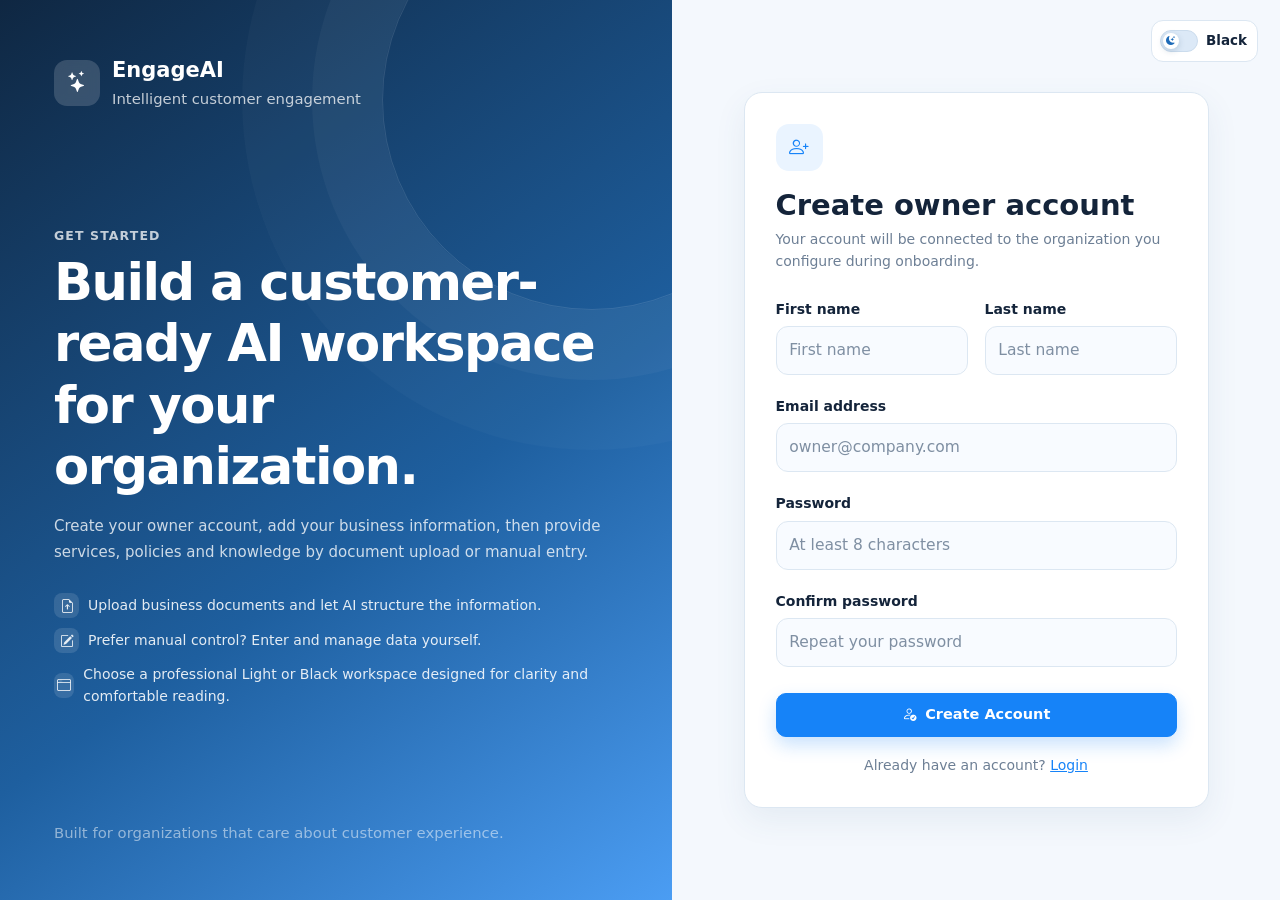
==== commit 8ae4344a: "Configure production backend URLs" ====
--- a/portal/index.html
+++ b/portal/index.html
@@ -1,986 +1,55 @@
 <!doctype html>
-<html lang="en">
+<html lang="en" data-theme="light">
 <head>
   <meta charset="utf-8">
   <meta name="viewport" content="width=device-width, initial-scale=1">
-  <meta name="description" content="EngageAI is an AI-powered customer engagement platform that answers customer questions, captures leads, automates follow-up workflows, schedules meetings, and gives businesses a centralized dashboard.">
-  <meta name="theme-color" content="#0d67d8">
-  <title>EngageAI — AI Customer Engagement & Lead Capture Platform</title>
-
-  <link rel="preconnect" href="https://cdn.jsdelivr.net">
+  <script>(function(){try{document.documentElement.setAttribute('data-theme',localStorage.getItem('engageai_theme')==='dark'?'dark':'light')}catch(e){document.documentElement.setAttribute('data-theme','light')}})();</script>
+  <title>Create Account · EngageAI</title>
+  <link href="https://cdn.jsdelivr.net/npm/bootstrap@5.3.3/dist/css/bootstrap.min.css" rel="stylesheet">
   <link href="https://cdn.jsdelivr.net/npm/bootstrap-icons@1.11.3/font/bootstrap-icons.min.css" rel="stylesheet">
-
-  <style>
-    :root{
-      --bg:#f5f9fe;
-      --surface:#ffffff;
-      --surface-2:#eef6ff;
-      --surface-3:#e5f1ff;
-      --text:#10233c;
-      --muted:#667a92;
-      --line:#d9e6f3;
-      --primary:#1877f2;
-      --primary-dark:#0d5fce;
-      --primary-soft:#e8f3ff;
-      --navy:#0d2744;
-      --navy-2:#0a1e35;
-      --cyan:#54b7ff;
-      --success:#1c9b67;
-      --warning:#dc941d;
-      --shadow:0 24px 70px rgba(31,87,145,.14);
-      --shadow-soft:0 14px 38px rgba(36,79,126,.09);
-      --radius:22px;
-    }
-
-    *{box-sizing:border-box}
-    html{scroll-behavior:smooth}
-    body{
-      margin:0;
-      font-family:Inter,ui-sans-serif,system-ui,-apple-system,BlinkMacSystemFont,"Segoe UI",sans-serif;
-      color:var(--text);
-      background:
-        radial-gradient(circle at 85% 2%, rgba(64,168,255,.14), transparent 29rem),
-        radial-gradient(circle at 0% 28%, rgba(24,119,242,.08), transparent 25rem),
-        var(--bg);
-      line-height:1.6;
-      overflow-x:hidden;
-    }
-    a{text-decoration:none;color:inherit}
-    button,input{font:inherit}
-    img{max-width:100%}
-    code{
-      font-family:"SFMono-Regular",Consolas,"Liberation Mono",monospace;
-      color:#0d5fce;
-      background:#edf6ff;
-      border:1px solid #d7eafd;
-      border-radius:7px;
-      padding:.08rem .35rem;
-    }
-
-    .container{width:min(1180px,calc(100% - 40px));margin:0 auto}
-    .section{padding:92px 0}
-    .section-sm{padding:48px 0}
-    .section-head{max-width:720px;margin-bottom:42px}
-    .section-head.center{text-align:center;margin-left:auto;margin-right:auto}
-    .eyebrow{
-      display:inline-flex;
-      align-items:center;
-      gap:8px;
-      color:var(--primary);
-      font-size:.76rem;
-      font-weight:800;
-      letter-spacing:.12em;
-      text-transform:uppercase;
-      margin-bottom:12px;
-    }
-    .eyebrow::before{
-      content:"";
-      width:18px;height:2px;border-radius:20px;
-      background:linear-gradient(90deg,var(--primary),var(--cyan));
-    }
-    h1,h2,h3,h4,p{margin-top:0}
-    h1{
-      font-size:clamp(3rem,6.4vw,5.8rem);
-      line-height:.96;
-      letter-spacing:-.055em;
-      margin-bottom:24px;
-    }
-    h2{
-      font-size:clamp(2.1rem,4.2vw,3.55rem);
-      line-height:1.05;
-      letter-spacing:-.045em;
-      margin-bottom:16px;
-    }
-    h3{letter-spacing:-.02em}
-    .lead-copy{color:var(--muted);font-size:1.1rem;max-width:650px}
-    .muted{color:var(--muted)}
-
-    /* Header */
-    .site-header{
-      position:sticky;top:0;z-index:100;
-      background:rgba(248,251,255,.86);
-      backdrop-filter:blur(18px);
-      border-bottom:1px solid rgba(216,230,244,.82);
-    }
-    .nav{
-      min-height:76px;
-      display:flex;align-items:center;justify-content:space-between;gap:28px;
-    }
-    .brand{display:flex;align-items:center;gap:11px;font-weight:850;font-size:1.12rem;letter-spacing:-.015em}
-    .brand-mark{
-      width:39px;height:39px;border-radius:12px;
-      display:grid;place-items:center;color:#fff;
-      background:linear-gradient(145deg,#5ab6ff,#1877f2 58%,#0d5fce);
-      box-shadow:0 10px 24px rgba(24,119,242,.24);
-      font-weight:900;
-    }
-    .nav-links{display:flex;align-items:center;gap:29px;color:#536b84;font-size:.93rem;font-weight:650}
-    .nav-links a{transition:.18s ease}
-    .nav-links a:hover{color:var(--primary)}
-    .nav-actions{display:flex;align-items:center;gap:10px}
-    .btn{
-      display:inline-flex;align-items:center;justify-content:center;gap:8px;
-      min-height:44px;padding:10px 18px;border-radius:11px;
-      border:1px solid transparent;font-weight:760;font-size:.92rem;
-      transition:.18s ease;cursor:pointer;
-    }
-    .btn:hover{transform:translateY(-1px)}
-    .btn-primary{background:var(--primary);color:#fff;box-shadow:0 10px 26px rgba(24,119,242,.22)}
-    .btn-primary:hover{background:var(--primary-dark)}
-    .btn-soft{background:#fff;border-color:var(--line);color:var(--text)}
-    .btn-soft:hover{border-color:#a9caec;background:var(--primary-soft);color:var(--primary)}
-    .btn-light{background:#fff;color:#104677;box-shadow:0 10px 30px rgba(5,47,86,.18)}
-    .menu-button{display:none;width:42px;height:42px;border-radius:10px;border:1px solid var(--line);background:#fff;color:var(--text)}
-
-    /* Hero */
-    .hero{padding:100px 0 76px;position:relative}
-    .hero-grid{display:grid;grid-template-columns:1.02fr .98fr;gap:68px;align-items:center}
-    .hero-badge{
-      display:inline-flex;align-items:center;gap:8px;padding:7px 12px;border-radius:999px;
-      background:#eaf5ff;border:1px solid #cbe5ff;color:#0d67d8;
-      font-size:.8rem;font-weight:800;margin-bottom:22px;
-    }
-    .live-dot{width:8px;height:8px;border-radius:50%;background:#21a56f;box-shadow:0 0 0 5px rgba(33,165,111,.12)}
-    .gradient-text{
-      background:linear-gradient(100deg,#0d5fce,#28a5f5);
-      -webkit-background-clip:text;background-clip:text;color:transparent;
-    }
-    .hero-actions{display:flex;gap:12px;flex-wrap:wrap;margin-top:30px}
-    .hero-note{display:flex;gap:22px;flex-wrap:wrap;margin-top:30px;color:#657a90;font-size:.88rem}
-    .hero-note span{display:flex;align-items:center;gap:7px}
-    .hero-note i{color:var(--success)}
-
-    /* Mock app */
-    .product-stage{position:relative;padding:18px 0 16px}
-    .glow{
-      position:absolute;width:350px;height:350px;border-radius:50%;right:-80px;top:20px;
-      background:rgba(62,166,255,.13);filter:blur(20px);z-index:-1;
-    }
-    .app-window{
-      border-radius:25px;overflow:hidden;background:var(--surface);
-      border:1px solid #d6e5f3;box-shadow:0 30px 85px rgba(28,74,122,.18);
-      transform:rotate(.4deg);
-    }
-    .window-bar{
-      height:49px;border-bottom:1px solid var(--line);display:flex;align-items:center;gap:7px;padding:0 17px;background:#fbfdff
-    }
-    .window-dot{width:9px;height:9px;border-radius:50%;background:#c7d7e7}
-    .window-title{margin-left:10px;font-size:.73rem;color:#7890a7;font-weight:700}
-    .app-body{display:grid;grid-template-columns:150px 1fr;min-height:430px}
-    .mock-sidebar{background:linear-gradient(180deg,#102d4e,#0b233d);padding:18px 12px;color:#cfe0f1}
-    .mock-brand{display:flex;align-items:center;gap:8px;font-weight:800;font-size:.76rem;margin:0 7px 22px}
-    .mock-brand span:first-child{
-      width:27px;height:27px;border-radius:8px;display:grid;place-items:center;background:linear-gradient(145deg,#5cb7ff,#237af1);color:#fff
-    }
-    .mock-link{
-      height:35px;border-radius:8px;padding:0 9px;display:flex;align-items:center;gap:8px;font-size:.67rem;color:#9fb5c9;margin-bottom:5px
-    }
-    .mock-link.active{background:rgba(87,169,255,.16);color:#fff;box-shadow:inset 3px 0 #59a8ff}
-    .mock-main{padding:22px;background:#f5f9fd}
-    .mock-head{display:flex;justify-content:space-between;align-items:center;margin-bottom:18px}
-    .mock-head strong{font-size:.86rem}
-    .mock-avatar{width:29px;height:29px;border-radius:9px;background:var(--primary-soft);display:grid;place-items:center;color:var(--primary);font-size:.72rem}
-    .metric-grid{display:grid;grid-template-columns:repeat(4,1fr);gap:9px}
-    .mock-metric{background:#fff;border:1px solid var(--line);border-radius:11px;padding:11px}
-    .mock-metric small{display:block;color:#7e91a5;font-size:.57rem;margin-bottom:5px}
-    .mock-metric strong{font-size:1rem}
-    .mock-content-grid{display:grid;grid-template-columns:1.1fr .9fr;gap:10px;margin-top:10px}
-    .mock-panel{background:#fff;border:1px solid var(--line);border-radius:12px;padding:12px;min-height:156px}
-    .mock-panel-title{font-size:.65rem;font-weight:800;margin-bottom:12px}
-    .bars{display:flex;align-items:flex-end;gap:8px;height:92px;border-bottom:1px solid #e5edf5;padding:0 4px}
-    .bar{flex:1;background:linear-gradient(180deg,#5db9ff,#1877f2);border-radius:5px 5px 2px 2px;min-height:16px}
-    .visitor-line{display:flex;align-items:center;justify-content:space-between;padding:8px 0;border-bottom:1px solid #edf2f7;font-size:.58rem}
-    .visitor-line:last-child{border-bottom:0}
-    .status{font-size:.49rem;padding:3px 6px;border-radius:999px;background:#fff4df;color:#a96805;font-weight:800}
-    .status.meeting{background:#e7f8f1;color:#14714d}
-
-    .chat-demo{
-      position:absolute;right:-18px;bottom:-22px;width:270px;background:#fff;border:1px solid #d6e5f3;border-radius:18px;
-      box-shadow:0 20px 55px rgba(28,73,119,.19);overflow:hidden;transform:rotate(-1deg)
-    }
-    .chat-head{background:linear-gradient(145deg,#1877f2,#0d65d4);color:#fff;padding:13px 14px;display:flex;align-items:center;gap:9px}
-    .chat-logo{width:31px;height:31px;border-radius:9px;background:rgba(255,255,255,.18);display:grid;place-items:center}
-    .chat-head strong{display:block;font-size:.72rem}.chat-head small{display:block;font-size:.55rem;opacity:.82}
-    .chat-body{padding:12px;background:#fbfdff}
-    .bubble{max-width:86%;font-size:.61rem;line-height:1.45;padding:8px 9px;border-radius:10px;margin-bottom:7px;background:#eef4fa;color:#435970}
-    .bubble.user{margin-left:auto;background:#1877f2;color:#fff}
-    .chat-input{height:36px;border-top:1px solid #edf2f7;display:flex;align-items:center;justify-content:space-between;padding:0 10px;color:#93a5b8;font-size:.56rem}
-
-    /* logo/trust bar */
-    .trust-strip{
-      background:var(--navy);color:#d5e4f3;border-top:1px solid rgba(255,255,255,.04);border-bottom:1px solid rgba(255,255,255,.04)
-    }
-    .trust-grid{display:grid;grid-template-columns:repeat(4,1fr)}
-    .trust-item{padding:25px 20px;border-right:1px solid rgba(255,255,255,.08);display:flex;align-items:center;gap:12px}
-    .trust-item:last-child{border-right:0}
-    .trust-icon{width:40px;height:40px;border-radius:12px;display:grid;place-items:center;background:rgba(89,168,255,.12);color:#77bdff}
-    .trust-item strong{display:block;color:#fff;font-size:.92rem}.trust-item small{color:#8fa7bd;font-size:.77rem}
-
-    /* Problem / solution */
-    .two-col{display:grid;grid-template-columns:.92fr 1.08fr;gap:72px;align-items:center}
-    .problem-list{display:grid;gap:12px;margin-top:26px}
-    .problem-item{
-      display:flex;gap:13px;padding:15px 16px;border-radius:14px;border:1px solid var(--line);background:rgba(255,255,255,.78)
-    }
-    .problem-item i{color:#d65262;margin-top:2px}
-    .problem-item strong{display:block;font-size:.92rem;margin-bottom:2px}
-    .problem-item small{display:block;color:var(--muted);font-size:.8rem}
-    .solution-card{
-      padding:30px;border:1px solid var(--line);border-radius:26px;background:linear-gradient(145deg,#fff,#eef7ff);
-      box-shadow:var(--shadow-soft);position:relative;overflow:hidden
-    }
-    .solution-card::after{
-      content:"";position:absolute;width:240px;height:240px;border-radius:50%;right:-90px;top:-100px;background:rgba(58,162,255,.12)
-    }
-    .flow-step{position:relative;z-index:1;display:grid;grid-template-columns:46px 1fr;gap:14px;padding:13px 0}
-    .flow-step+.flow-step{border-top:1px solid #dfebf5}
-    .flow-icon{width:46px;height:46px;border-radius:14px;background:#e8f3ff;color:var(--primary);display:grid;place-items:center}
-    .flow-step strong{font-size:.95rem}.flow-step p{color:var(--muted);font-size:.82rem;margin:2px 0 0}
-
-    /* Features */
-    .features-section{background:#fff;border-top:1px solid #e5eef6;border-bottom:1px solid #e5eef6}
-    .feature-grid{display:grid;grid-template-columns:repeat(3,1fr);gap:18px}
-    .feature-card{
-      padding:26px;border:1px solid var(--line);border-radius:19px;background:#fff;
-      transition:.2s ease;min-height:244px
-    }
-    .feature-card:hover{transform:translateY(-4px);border-color:#b8d7f5;box-shadow:var(--shadow-soft)}
-    .feature-icon{
-      width:48px;height:48px;border-radius:14px;display:grid;place-items:center;background:var(--primary-soft);color:var(--primary);font-size:1.15rem;margin-bottom:19px
-    }
-    .feature-card h3{font-size:1.08rem;margin-bottom:8px}
-    .feature-card p{color:var(--muted);font-size:.88rem;margin-bottom:15px}
-    .feature-points{display:grid;gap:7px;font-size:.77rem;color:#526b83}
-    .feature-points span{display:flex;gap:7px;align-items:flex-start}
-    .feature-points i{color:var(--success);margin-top:2px}
-
-    /* setup */
-    .setup-wrap{
-      display:grid;grid-template-columns:1fr 1fr;gap:26px;padding:38px;border-radius:28px;background:var(--navy);
-      color:#fff;box-shadow:0 28px 70px rgba(13,39,68,.18)
-    }
-    .setup-copy p{color:#a8bdd0}
-    .setup-flow{display:grid;gap:10px}
-    .setup-row{
-      display:grid;grid-template-columns:42px 1fr auto;align-items:center;gap:12px;
-      padding:12px 14px;border-radius:13px;background:rgba(255,255,255,.06);border:1px solid rgba(255,255,255,.08)
-    }
-    .setup-num{width:42px;height:42px;border-radius:11px;display:grid;place-items:center;background:rgba(89,168,255,.15);color:#70b8ff;font-weight:850}
-    .setup-row strong{font-size:.9rem}.setup-row small{display:block;color:#8fa7bd;font-size:.72rem;margin-top:1px}
-    .required,.optional{font-size:.62rem;font-weight:850;padding:4px 7px;border-radius:999px}
-    .required{background:rgba(75,210,154,.12);color:#70e1b1}.optional{background:rgba(255,255,255,.08);color:#acc0d2}
-
-    /* Lead lifecycle */
-    .lifecycle{display:grid;grid-template-columns:1fr auto 1fr auto 1fr;align-items:center;gap:14px;margin-top:32px}
-    .life-card{padding:24px;border-radius:18px;background:#fff;border:1px solid var(--line);box-shadow:var(--shadow-soft)}
-    .life-card .life-icon{width:42px;height:42px;border-radius:13px;display:grid;place-items:center;background:var(--primary-soft);color:var(--primary);margin-bottom:15px}
-    .life-card h3{font-size:1rem;margin-bottom:6px}.life-card p{font-size:.8rem;color:var(--muted);margin:0}
-    .life-arrow{color:#94b7d8;font-size:1.2rem}
-
-    /* How */
-    .how-grid{display:grid;grid-template-columns:repeat(4,1fr);gap:16px}
-    .how-card{position:relative;padding:24px 22px;border-radius:18px;border:1px solid var(--line);background:#fff;min-height:230px}
-    .how-num{
-      position:absolute;right:16px;top:13px;font-size:2.7rem;font-weight:900;letter-spacing:-.07em;color:#edf4fb
-    }
-    .how-icon{width:44px;height:44px;border-radius:13px;display:grid;place-items:center;background:var(--primary-soft);color:var(--primary);margin-bottom:42px}
-    .how-card h3{font-size:1rem;margin-bottom:7px}.how-card p{font-size:.81rem;color:var(--muted);margin:0}
-
-    /* Integration */
-    .integration-card{
-      display:grid;grid-template-columns:.9fr 1.1fr;gap:38px;align-items:center;
-      border-radius:28px;background:linear-gradient(140deg,#0f3156,#0a213a);color:#fff;padding:44px;overflow:hidden;position:relative
-    }
-    .integration-card::after{
-      content:"";position:absolute;width:280px;height:280px;border-radius:50%;right:-80px;top:-110px;background:rgba(79,181,255,.13)
-    }
-    .integration-card p{color:#a9bdd0}
-    .code-box{
-      position:relative;z-index:1;background:#071a2d;border:1px solid rgba(255,255,255,.11);border-radius:17px;padding:20px;
-      box-shadow:0 18px 48px rgba(0,0,0,.22)
-    }
-    .code-top{display:flex;align-items:center;justify-content:space-between;margin-bottom:16px;color:#7894ad;font-size:.72rem}
-    .code-dots{display:flex;gap:6px}.code-dots span{width:8px;height:8px;border-radius:50%;background:#36536d}
-    .code-line{font-family:"SFMono-Regular",Consolas,monospace;color:#c8e7ff;font-size:.78rem;line-height:1.7;white-space:pre-wrap;word-break:break-all}
-    .code-tag{color:#69c1ff}.code-attr{color:#92e3bd}.code-value{color:#f2c57b}
-
-    /* FAQ */
-    .faq-wrap{max-width:850px;margin:0 auto}
-    .faq-item{border:1px solid var(--line);border-radius:15px;background:#fff;margin-bottom:11px;overflow:hidden}
-    .faq-button{
-      width:100%;border:0;background:#fff;padding:18px 20px;display:flex;align-items:center;justify-content:space-between;gap:14px;
-      color:var(--text);font-weight:760;text-align:left;cursor:pointer
-    }
-    .faq-button i{color:var(--primary);transition:.18s ease}
-    .faq-answer{display:none;padding:0 20px 18px;color:var(--muted);font-size:.88rem}
-    .faq-item.open .faq-answer{display:block}
-    .faq-item.open .faq-button i{transform:rotate(45deg)}
-
-    /* Contact CTA */
-    .contact-card{
-      position:relative;overflow:hidden;border-radius:28px;padding:48px;
-      background:linear-gradient(120deg,#1175df,#0d5fce 55%,#074c9c);color:#fff;box-shadow:0 28px 65px rgba(18,96,181,.23)
-    }
-    .contact-card::after{
-      content:"";position:absolute;width:330px;height:330px;border-radius:50%;right:-80px;top:-120px;background:rgba(255,255,255,.09)
-    }
-    .contact-grid{position:relative;z-index:1;display:grid;grid-template-columns:1fr auto;gap:40px;align-items:center}
-    .contact-card h2{max-width:680px;margin-bottom:12px}.contact-card p{color:rgba(255,255,255,.78);max-width:680px}
-    .contact-actions{display:flex;gap:10px;flex-wrap:wrap;margin-top:20px}
-    .contact-meta{display:grid;gap:10px;min-width:260px}
-    .contact-meta a{display:flex;align-items:center;gap:10px;padding:11px 13px;border-radius:12px;background:rgba(255,255,255,.09);border:1px solid rgba(255,255,255,.11);font-size:.85rem}
-
-    /* Footer */
-    footer{background:#091d32;color:#9db3c8;margin-top:90px}
-    .footer-main{padding:54px 0 34px;display:grid;grid-template-columns:1.4fr repeat(3,.75fr);gap:38px}
-    .footer-brand p{font-size:.83rem;max-width:330px;margin-top:15px}
-    .footer-col h4{font-size:.78rem;color:#fff;text-transform:uppercase;letter-spacing:.08em;margin-bottom:15px}
-    .footer-links{display:grid;gap:9px;font-size:.82rem}
-    .footer-links a:hover{color:#fff}
-    .footer-bottom{padding:20px 0;border-top:1px solid rgba(255,255,255,.08);display:flex;justify-content:space-between;gap:20px;flex-wrap:wrap;font-size:.75rem}
-
-    @media(max-width:1020px){
-      .hero-grid,.two-col,.setup-wrap,.integration-card{grid-template-columns:1fr}
-      .hero-grid{gap:46px}
-      .product-stage{max-width:720px}
-      .feature-grid{grid-template-columns:1fr 1fr}
-      .how-grid{grid-template-columns:1fr 1fr}
-      .contact-grid{grid-template-columns:1fr}
-      .contact-meta{grid-template-columns:1fr 1fr;min-width:0}
-      .footer-main{grid-template-columns:1.2fr 1fr 1fr}
-      .footer-brand{grid-column:1/-1}
-    }
-
-    @media(max-width:780px){
-      .nav-links,.nav-actions .btn-soft{display:none}
-      .menu-button{display:grid;place-items:center}
-      .nav.mobile-open{align-items:flex-start;flex-wrap:wrap;padding:17px 0}
-      .nav.mobile-open .nav-links{
-        display:grid;width:100%;order:4;gap:0;background:#fff;border:1px solid var(--line);border-radius:14px;padding:7px
-      }
-      .nav.mobile-open .nav-links a{padding:10px 11px;border-radius:8px}
-      .app-body{grid-template-columns:108px 1fr}
-      .mock-sidebar{padding:15px 8px}
-      .metric-grid{grid-template-columns:1fr 1fr}
-      .mock-content-grid{grid-template-columns:1fr}
-      .chat-demo{right:4px;bottom:-55px;width:245px}
-      .trust-grid{grid-template-columns:1fr 1fr}
-      .trust-item:nth-child(2){border-right:0}
-      .trust-item:nth-child(-n+2){border-bottom:1px solid rgba(255,255,255,.08)}
-      .lifecycle{grid-template-columns:1fr;gap:10px}
-      .life-arrow{transform:rotate(90deg);justify-self:center}
-      .footer-main{grid-template-columns:1fr 1fr}
-      .footer-brand{grid-column:1/-1}
-    }
-
-    @media(max-width:620px){
-      .container{width:min(100% - 28px,1180px)}
-      .hero{padding-top:70px}
-      h1{font-size:clamp(2.65rem,14vw,4.1rem)}
-      .feature-grid,.how-grid{grid-template-columns:1fr}
-      .trust-grid{grid-template-columns:1fr}
-      .trust-item{border-right:0;border-bottom:1px solid rgba(255,255,255,.08)}
-      .trust-item:last-child{border-bottom:0}
-      .setup-wrap,.integration-card,.contact-card{padding:27px}
-      .contact-meta{grid-template-columns:1fr}
-      .app-body{grid-template-columns:1fr}
-      .mock-sidebar{display:none}
-      .mock-main{padding:15px}
-      .chat-demo{position:relative;right:auto;bottom:auto;width:88%;margin:-8px auto 0;transform:none}
-      .product-stage{padding-bottom:0}
-      .footer-main{grid-template-columns:1fr}
-      .footer-brand{grid-column:auto}
-    }
-  </style>
+  <link rel="stylesheet" href="css/style.css">
 </head>
 <body>
-
-<header class="site-header">
-  <div class="container nav" id="mainNav">
-    <a href="#top" class="brand" aria-label="EngageAI home">
-      <span class="brand-mark">E</span>
-      <span>EngageAI</span>
-    </a>
-
-    <nav class="nav-links" aria-label="Main navigation">
-      <a href="#features">Features</a>
-      <a href="#workflow">How It Works</a>
-      <a href="#platform">Platform</a>
-      <a href="#faq">FAQ</a>
-      <a href="#contact">Contact</a>
-    </nav>
-
-    <div class="nav-actions">
-      <a class="btn btn-soft" href="login.html">Log in</a>
-      <a class="btn btn-primary" href="signup.html">Get Started</a>
-      <button class="menu-button" id="menuButton" type="button" aria-label="Toggle menu">
-        <i class="bi bi-list"></i>
-      </button>
-    </div>
-  </div>
-</header>
-
-<main id="top">
-
-  <section class="hero">
-    <div class="container hero-grid">
-      <div>
-        <div class="hero-badge"><span class="live-dot"></span> AI-powered customer engagement</div>
-        <h1>Turn website visitors into <span class="gradient-text">qualified leads.</span></h1>
-        <p class="lead-copy">
-          EngageAI helps businesses answer customer questions instantly, capture intent, automate follow-ups,
-          schedule meetings, and manage every conversation from one centralized dashboard.
-        </p>
-
-        <div class="hero-actions">
-          <a class="btn btn-primary" href="signup.html"><i class="bi bi-arrow-right-circle"></i> Start with EngageAI</a>
-          <a class="btn btn-soft" href="#workflow"><i class="bi bi-play-circle"></i> See how it works</a>
-        </div>
-
-        <div class="hero-note">
-          <span><i class="bi bi-check-circle-fill"></i> Business-specific answers</span>
-          <span><i class="bi bi-check-circle-fill"></i> Website-ready chat widget</span>
-          <span><i class="bi bi-check-circle-fill"></i> Lead & meeting tracking</span>
+  <div class="auth-page">
+    <section class="auth-visual">
+      <div class="auth-brand">
+        <span class="brand-mark"><i class="bi bi-stars"></i></span>
+        <div><strong>EngageAI</strong><div class="small opacity-75">Intelligent customer engagement</div></div>
+      </div>
+      <div class="auth-copy">
+        <div class="page-eyebrow text-white opacity-75">Get Started</div>
+        <h1>Build a customer-ready AI workspace for your organization.</h1>
+        <p>Create your owner account, add your business information, then provide services, policies and knowledge by document upload or manual entry.</p>
+        <div class="auth-points">
+          <div class="auth-point"><i class="bi bi-file-earmark-arrow-up"></i> Upload business documents and let AI structure the information.</div>
+          <div class="auth-point"><i class="bi bi-pencil-square"></i> Prefer manual control? Enter and manage data yourself.</div>
+          <div class="auth-point"><i class="bi bi-window"></i> Choose a professional Light or Black workspace designed for clarity and comfortable reading.</div>
         </div>
       </div>
+      <small class="opacity-50">Built for organizations that care about customer experience.</small>
+    </section>
 
-      <div class="product-stage" aria-label="EngageAI dashboard and chatbot preview">
-        <div class="glow"></div>
-
-        <div class="app-window">
-          <div class="window-bar">
-            <span class="window-dot"></span><span class="window-dot"></span><span class="window-dot"></span>
-            <span class="window-title">EngageAI · Business Dashboard</span>
+    <section class="auth-form-side position-relative">
+      <div class="surface-card auth-card">
+        <div class="section-icon mb-3"><i class="bi bi-person-plus"></i></div>
+        <h2>Create owner account</h2>
+        <p>Your account will be connected to the organization you configure during onboarding.</p>
+        <form id="signupForm" onsubmit="signup(event)">
+          <div class="row g-3">
+            <div class="col-sm-6"><label class="form-label">First name</label><input class="form-control" name="first_name" placeholder="First name" autocomplete="given-name" required></div>
+            <div class="col-sm-6"><label class="form-label">Last name</label><input class="form-control" name="last_name" placeholder="Last name" autocomplete="family-name" required></div>
+            <div class="col-12"><label class="form-label">Email address</label><input class="form-control" type="email" name="email" placeholder="owner@company.com" autocomplete="email" required></div>
+            <div class="col-12"><label class="form-label">Password</label><input class="form-control" type="password" name="password" minlength="8" placeholder="At least 8 characters" autocomplete="new-password" required></div>
+            <div class="col-12"><label class="form-label">Confirm password</label><input class="form-control" type="password" name="confirm_password" minlength="8" placeholder="Repeat your password" autocomplete="new-password" required></div>
           </div>
-
-          <div class="app-body">
-            <aside class="mock-sidebar">
-              <div class="mock-brand"><span>E</span><span>EngageAI</span></div>
-              <div class="mock-link active"><i class="bi bi-grid-1x2-fill"></i> Dashboard</div>
-              <div class="mock-link"><i class="bi bi-building"></i> Business Profile</div>
-              <div class="mock-link"><i class="bi bi-chat-left-text"></i> Conversations</div>
-              <div class="mock-link"><i class="bi bi-people"></i> Visitors</div>
-            </aside>
-
-            <div class="mock-main">
-              <div class="mock-head">
-                <strong>Workspace overview</strong>
-                <span class="mock-avatar"><i class="bi bi-person-fill"></i></span>
-              </div>
-
-              <div class="metric-grid">
-                <div class="mock-metric"><small>Visitors</small><strong>248</strong></div>
-                <div class="mock-metric"><small>Conversations</small><strong>184</strong></div>
-                <div class="mock-metric"><small>Follow-ups</small><strong>27</strong></div>
-                <div class="mock-metric"><small>Meetings</small><strong>16</strong></div>
-              </div>
-
-              <div class="mock-content-grid">
-                <div class="mock-panel">
-                  <div class="mock-panel-title">Meeting activity</div>
-                  <div class="bars">
-                    <div class="bar" style="height:34%"></div>
-                    <div class="bar" style="height:50%"></div>
-                    <div class="bar" style="height:42%"></div>
-                    <div class="bar" style="height:76%"></div>
-                    <div class="bar" style="height:61%"></div>
-                    <div class="bar" style="height:88%"></div>
-                    <div class="bar" style="height:70%"></div>
-                  </div>
-                </div>
-
-                <div class="mock-panel">
-                  <div class="mock-panel-title">Recent visitors</div>
-                  <div class="visitor-line"><span>Ali · Inspection</span><span class="status meeting">Meeting</span></div>
-                  <div class="visitor-line"><span>Sara · Service</span><span class="status">Follow-up</span></div>
-                  <div class="visitor-line"><span>Hamza · Package</span><span class="status">Follow-up</span></div>
-                </div>
-              </div>
-            </div>
-          </div>
-        </div>
-
-        <div class="chat-demo">
-          <div class="chat-head">
-            <div class="chat-logo"><i class="bi bi-stars"></i></div>
-            <div><strong>EngageAI Assistant</strong><small>Online · Business knowledge connected</small></div>
-          </div>
-          <div class="chat-body">
-            <div class="bubble">Hi! How can I help you today?</div>
-            <div class="bubble user">What services do you offer?</div>
-            <div class="bubble">I can help with service options, requirements, policies and booking information.</div>
-          </div>
-          <div class="chat-input"><span>Type your message...</span><i class="bi bi-send-fill"></i></div>
-        </div>
+          <button id="signupBtn" class="btn btn-primary w-100 mt-4" type="submit"><i class="bi bi-person-check me-2"></i>Create Account</button>
+        </form>
+        <div class="auth-link">Already have an account? <a href="login.html">Login</a></div>
       </div>
-    </div>
-  </section>
-
-  <section class="trust-strip">
-    <div class="container trust-grid">
-      <div class="trust-item">
-        <div class="trust-icon"><i class="bi bi-clock-history"></i></div>
-        <div><strong>Always available</strong><small>Respond beyond business hours</small></div>
-      </div>
-      <div class="trust-item">
-        <div class="trust-icon"><i class="bi bi-database-check"></i></div>
-        <div><strong>Business grounded</strong><small>Answers from configured data</small></div>
-      </div>
-      <div class="trust-item">
-        <div class="trust-icon"><i class="bi bi-person-check"></i></div>
-        <div><strong>Lead focused</strong><small>Capture customer interest</small></div>
-      </div>
-      <div class="trust-item">
-        <div class="trust-icon"><i class="bi bi-calendar2-check"></i></div>
-        <div><strong>Action ready</strong><small>Follow-up and meeting workflows</small></div>
-      </div>
-    </div>
-  </section>
-
-  <section class="section">
-    <div class="container two-col">
-      <div>
-        <div class="eyebrow">The business problem</div>
-        <h2>Potential customers should not disappear while your team is unavailable.</h2>
-        <p class="lead-copy">
-          Small and medium-sized businesses often lose opportunities because customer questions arrive after hours,
-          staff cannot reply instantly, or follow-up is inconsistent.
-        </p>
-
-        <div class="problem-list">
-          <div class="problem-item">
-            <i class="bi bi-x-circle-fill"></i>
-            <div><strong>Slow responses</strong><small>Visitors leave when answers take too long.</small></div>
-          </div>
-          <div class="problem-item">
-            <i class="bi bi-x-circle-fill"></i>
-            <div><strong>Missed lead context</strong><small>Customer intent gets lost across scattered conversations.</small></div>
-          </div>
-          <div class="problem-item">
-            <i class="bi bi-x-circle-fill"></i>
-            <div><strong>Manual follow-up</strong><small>Teams spend time repeating information and coordinating next steps.</small></div>
-          </div>
-        </div>
-      </div>
-
-      <div class="solution-card">
-        <div class="flow-step">
-          <div class="flow-icon"><i class="bi bi-chat-square-dots-fill"></i></div>
-          <div><strong>Engage instantly</strong><p>The website visitor opens the embedded chatbot and gets an immediate response.</p></div>
-        </div>
-        <div class="flow-step">
-          <div class="flow-icon"><i class="bi bi-search-heart-fill"></i></div>
-          <div><strong>Answer from business knowledge</strong><p>The assistant uses the organization's services, policies and FAQ information.</p></div>
-        </div>
-        <div class="flow-step">
-          <div class="flow-icon"><i class="bi bi-person-lines-fill"></i></div>
-          <div><strong>Capture and qualify interest</strong><p>Visitor information and service interest are preserved with the conversation.</p></div>
-        </div>
-        <div class="flow-step">
-          <div class="flow-icon"><i class="bi bi-lightning-charge-fill"></i></div>
-          <div><strong>Move the lead forward</strong><p>Follow-up and meeting workflows help turn the conversation into a business action.</p></div>
-        </div>
-      </div>
-    </div>
-  </section>
-
-  <section class="section features-section" id="features">
-    <div class="container">
-      <div class="section-head center">
-        <div class="eyebrow">Core platform</div>
-        <h2>Everything needed to manage AI-powered customer engagement.</h2>
-        <p class="lead-copy">
-          From business setup to website conversations and analytics, EngageAI keeps the customer journey connected.
-        </p>
-      </div>
-
-      <div class="feature-grid">
-        <article class="feature-card">
-          <div class="feature-icon"><i class="bi bi-building-fill-gear"></i></div>
-          <h3>Business Setup</h3>
-          <p>Create the organization workspace and maintain the information the assistant depends on.</p>
-          <div class="feature-points">
-            <span><i class="bi bi-check2"></i> Register and login</span>
-            <span><i class="bi bi-check2"></i> Business profile</span>
-            <span><i class="bi bi-check2"></i> Service and policy management</span>
-          </div>
-        </article>
-
-        <article class="feature-card">
-          <div class="feature-icon"><i class="bi bi-journal-richtext"></i></div>
-          <h3>AI Knowledge</h3>
-          <p>Ground the assistant in structured business information and supporting documents.</p>
-          <div class="feature-points">
-            <span><i class="bi bi-check2"></i> Services and requirements</span>
-            <span><i class="bi bi-check2"></i> Business policies</span>
-            <span><i class="bi bi-check2"></i> Optional FAQ documents and notes</span>
-          </div>
-        </article>
-
-        <article class="feature-card">
-          <div class="feature-icon"><i class="bi bi-code-square"></i></div>
-          <h3>Website Chat Widget</h3>
-          <p>Give every organization a ready-made chatbot embed code for its own website.</p>
-          <div class="feature-points">
-            <span><i class="bi bi-check2"></i> Organization-specific widget</span>
-            <span><i class="bi bi-check2"></i> Copy-paste website integration</span>
-            <span><i class="bi bi-check2"></i> Conversation persistence</span>
-          </div>
-        </article>
-
-        <article class="feature-card">
-          <div class="feature-icon"><i class="bi bi-person-vcard-fill"></i></div>
-          <h3>Lead Capture</h3>
-          <p>Track visitors, their contact details, conversation context and service interest.</p>
-          <div class="feature-points">
-            <span><i class="bi bi-check2"></i> Visitor identity</span>
-            <span><i class="bi bi-check2"></i> Interested service</span>
-            <span><i class="bi bi-check2"></i> Lead status updates</span>
-          </div>
-        </article>
-
-        <article class="feature-card">
-          <div class="feature-icon"><i class="bi bi-diagram-3-fill"></i></div>
-          <h3>Workflow Automation</h3>
-          <p>Continue the customer journey when the assistant identifies a meaningful opportunity.</p>
-          <div class="feature-points">
-            <span><i class="bi bi-check2"></i> Follow-up workflow</span>
-            <span><i class="bi bi-check2"></i> Available-slot checking</span>
-            <span><i class="bi bi-check2"></i> Meeting creation and notification</span>
-          </div>
-        </article>
-
-        <article class="feature-card">
-          <div class="feature-icon"><i class="bi bi-bar-chart-line-fill"></i></div>
-          <h3>Dashboard & Analytics</h3>
-          <p>Give the business owner one view of activity generated by the chatbot.</p>
-          <div class="feature-points">
-            <span><i class="bi bi-check2"></i> Visitors and conversations</span>
-            <span><i class="bi bi-check2"></i> Follow-up status</span>
-            <span><i class="bi bi-check2"></i> Scheduled-meeting trends</span>
-          </div>
-        </article>
-      </div>
-    </div>
-  </section>
-
-  <section class="section" id="platform">
-    <div class="container">
-      <div class="setup-wrap">
-        <div class="setup-copy">
-          <div class="eyebrow" style="color:#6ab9ff">Simple onboarding</div>
-          <h2>Configure the business before the chatbot goes live.</h2>
-          <p>
-            The owner completes the organization profile, adds required business services and policies,
-            can optionally add FAQs, then activates the workspace and receives the website widget embed code.
-          </p>
-          <a class="btn btn-light" href="signup.html"><i class="bi bi-person-plus"></i> Create a workspace</a>
-        </div>
-
-        <div class="setup-flow">
-          <div class="setup-row">
-            <div class="setup-num">01</div>
-            <div><strong>Organization</strong><small>Business name, type and profile information</small></div>
-            <span class="required">Required</span>
-          </div>
-          <div class="setup-row">
-            <div class="setup-num">02</div>
-            <div><strong>Services</strong><small>Services, packages, prices and requirements</small></div>
-            <span class="required">Required</span>
-          </div>
-          <div class="setup-row">
-            <div class="setup-num">03</div>
-            <div><strong>Policies</strong><small>Customer-facing business rules</small></div>
-            <span class="required">Required</span>
-          </div>
-          <div class="setup-row">
-            <div class="setup-num">04</div>
-            <div><strong>FAQs</strong><small>Extra questions, answers and supporting notes</small></div>
-            <span class="optional">Optional</span>
-          </div>
-          <div class="setup-row">
-            <div class="setup-num">05</div>
-            <div><strong>Activate & Embed</strong><small>Copy the organization-specific website widget code</small></div>
-            <span class="required">Ready</span>
-          </div>
-        </div>
-      </div>
-    </div>
-  </section>
-
-  <section class="section-sm">
-    <div class="container">
-      <div class="section-head center">
-        <div class="eyebrow">Lead lifecycle</div>
-        <h2>A clear path from first message to scheduled meeting.</h2>
-        <p class="lead-copy">EngageAI keeps the visitor status visible as the conversation becomes a business opportunity.</p>
-      </div>
-
-      <div class="lifecycle">
-        <div class="life-card">
-          <div class="life-icon"><i class="bi bi-person"></i></div>
-          <h3>Visitor</h3>
-          <p>A new website visitor starts a conversation with the organization chatbot.</p>
-        </div>
-        <div class="life-arrow"><i class="bi bi-arrow-right"></i></div>
-        <div class="life-card">
-          <div class="life-icon"><i class="bi bi-envelope-paper-heart"></i></div>
-          <h3>Needs Follow-Up</h3>
-          <p>The customer shows relevant interest and can be handled by the follow-up workflow.</p>
-        </div>
-        <div class="life-arrow"><i class="bi bi-arrow-right"></i></div>
-        <div class="life-card">
-          <div class="life-icon"><i class="bi bi-calendar2-check"></i></div>
-          <h3>Meeting Scheduled</h3>
-          <p>The booking flow confirms a meeting and records it for the business owner.</p>
-        </div>
-      </div>
-    </div>
-  </section>
-
-  <section class="section" id="workflow">
-    <div class="container">
-      <div class="section-head center">
-        <div class="eyebrow">How EngageAI works</div>
-        <h2>From setup to customer action in four connected steps.</h2>
-      </div>
-
-      <div class="how-grid">
-        <article class="how-card">
-          <span class="how-num">01</span>
-          <div class="how-icon"><i class="bi bi-database-add"></i></div>
-          <h3>Add business information</h3>
-          <p>The owner configures organization details, services, policies and optional FAQs.</p>
-        </article>
-
-        <article class="how-card">
-          <span class="how-num">02</span>
-          <div class="how-icon"><i class="bi bi-code-slash"></i></div>
-          <h3>Embed the chatbot</h3>
-          <p>Business Profile generates an organization-specific script that can be pasted into the website.</p>
-        </article>
-
-        <article class="how-card">
-          <span class="how-num">03</span>
-          <div class="how-icon"><i class="bi bi-chat-dots"></i></div>
-          <h3>Engage and qualify</h3>
-          <p>The assistant answers questions from business data and records the customer's intent and conversation.</p>
-        </article>
-
-        <article class="how-card">
-          <span class="how-num">04</span>
-          <div class="how-icon"><i class="bi bi-graph-up-arrow"></i></div>
-          <h3>Follow up and measure</h3>
-          <p>Automated workflows and dashboard analytics help the owner manage leads and scheduled meetings.</p>
-        </article>
-      </div>
-    </div>
-  </section>
-
-  <section class="section-sm">
-    <div class="container">
-      <div class="integration-card">
-        <div>
-          <div class="eyebrow" style="color:#6ab9ff">Website integration</div>
-          <h2>One embed code. Your chatbot on the business website.</h2>
-          <p>
-            Each owner receives a unique script in Business Profile. The organization ID tells EngageAI which
-            business data and assistant configuration to use, regardless of which website hosts the widget.
-          </p>
-          <a class="btn btn-light" href="login.html"><i class="bi bi-box-arrow-in-right"></i> Open owner portal</a>
-        </div>
-
-        <div class="code-box">
-          <div class="code-top">
-            <div class="code-dots"><span></span><span></span><span></span></div>
-            <span>Website embed code</span>
-          </div>
-          <div class="code-line"><span class="code-tag">&lt;script</span> <span class="code-attr">src</span>=<span class="code-value">"Manage services, policies, knowledge, leads and AI conversations from one professional workspace"</span><span class="code-tag">&gt;&lt;/script&gt;</span></div>
-        </div>
-      </div>
-    </div>
-  </section>
-
-  <section class="section" id="faq">
-    <div class="container">
-      <div class="section-head center">
-        <div class="eyebrow">Frequently asked</div>
-        <h2>Common questions about EngageAI.</h2>
-      </div>
-
-      <div class="faq-wrap">
-        <div class="faq-item">
-          <button class="faq-button" type="button">
-            <span>What does the EngageAI chatbot use to answer customers?</span>
-            <i class="bi bi-plus-lg"></i>
-          </button>
-          <div class="faq-answer">
-            The assistant uses the business information configured for that organization, including structured services,
-            policies and the optional FAQ/supporting knowledge added by the owner.
-          </div>
-        </div>
-
-        <div class="faq-item">
-          <button class="faq-button" type="button">
-            <span>Can the widget be added to an existing website?</span>
-            <i class="bi bi-plus-lg"></i>
-          </button>
-          <div class="faq-answer">
-            Yes. Business Profile provides a ready-to-paste organization-specific script. The owner places it before
-            the closing <code>&lt;/body&gt;</code> tag of the website.
-          </div>
-        </div>
-
-        <div class="faq-item">
-          <button class="faq-button" type="button">
-            <span>Does the chatbot automatically read the website where it is embedded?</span>
-            <i class="bi bi-plus-lg"></i>
-          </button>
-          <div class="faq-answer">
-            No. The website is the display location for the widget. The organization ID connects the chatbot to the
-            business data stored and indexed inside EngageAI.
-          </div>
-        </div>
-
-        <div class="faq-item">
-          <button class="faq-button" type="button">
-            <span>What can the business owner see after customers start chatting?</span>
-            <i class="bi bi-plus-lg"></i>
-          </button>
-          <div class="faq-answer">
-            The owner can review conversations, visitor activity, follow-up status and scheduled-meeting analytics from
-            the EngageAI portal.
-          </div>
-        </div>
-      </div>
-    </div>
-  </section>
-
-  <section class="section-sm" id="contact">
-    <div class="container">
-      <div class="contact-card">
-        <div class="contact-grid">
-          <div>
-            <div class="eyebrow" style="color:#b9ddff">Start engaging smarter</div>
-            <h2>Give your website visitors a faster path to the right answer—and the next action.</h2>
-            <p>
-              Create your business workspace, configure your customer-facing information and place your EngageAI chatbot
-              on your website.
-            </p>
-            <div class="contact-actions">
-              <a class="btn btn-light" href="signup.html"><i class="bi bi-arrow-right-circle"></i> Get Started</a>
-              <a class="btn" style="border-color:rgba(255,255,255,.22);color:#fff;background:rgba(255,255,255,.08)" href="login.html">
-                <i class="bi bi-box-arrow-in-right"></i> Log in
-              </a>
-            </div>
-          </div>
-
-          <div class="contact-meta">
-            <a href="mailto:ahmedkhaleel165@gmail.com"><i class="bi bi-envelope-fill"></i> ahmedali1@gmail.com</a>
-            <a href="tel:+923052375840"><i class="bi bi-telephone-fill"></i> +92 301 3290581</a>
-            <a href="#"><i class="bi bi-geo-alt-fill"></i> Pakistan</a>
-          </div>
-        </div>
-      </div>
-    </div>
-  </section>
-
-</main>
-
-<footer>
-  <div class="container footer-main">
-    <div class="footer-brand">
-      <a href="#top" class="brand" style="color:#fff">
-        <span class="brand-mark">E</span>
-        <span>EngageAI</span>
-      </a>
-      <p>
-        AI-powered customer engagement, lead capture, workflow automation and business analytics in one connected platform.
-      </p>
-    </div>
-
-    <div class="footer-col">
-      <h4>Platform</h4>
-      <div class="footer-links">
-        <a href="#features">Features</a>
-        <a href="#platform">Business Setup</a>
-        <a href="#workflow">How It Works</a>
-      </div>
-    </div>
-
-    <div class="footer-col">
-      <h4>Account</h4>
-      <div class="footer-links">
-        <a href="signup.html">Get Started</a>
-        <a href="login.html">Log in</a>
-        <a href="#contact">Contact</a>
-      </div>
-    </div>
-
-    <div class="footer-col">
-      <h4>Contact</h4>
-      <div class="footer-links">
-        <a href="mailto:ahmedkhaleel165@gmail.com">Email us</a>
-        <a href="tel:+923013290581">Call us</a>
-        <span>Pakistan</span>
-      </div>
-    </div>
+    </section>
   </div>
-
-  <div class="container footer-bottom">
-    <span>© 2026 EngageAI. All rights reserved.</span>
-    <span>Intelligent customer engagement for growing businesses.</span>
-  </div>
-</footer>
-
-<script>
-  const menuButton = document.getElementById('menuButton');
-  const mainNav = document.getElementById('mainNav');
-
-  if (menuButton) {
-    menuButton.addEventListener('click', () => {
-      mainNav.classList.toggle('mobile-open');
-      const icon = menuButton.querySelector('i');
-      icon.className = mainNav.classList.contains('mobile-open') ? 'bi bi-x-lg' : 'bi bi-list';
-    });
-  }
-
-  document.querySelectorAll('.nav-links a').forEach(link => {
-    link.addEventListener('click', () => {
-      mainNav.classList.remove('mobile-open');
-      const icon = menuButton?.querySelector('i');
-      if (icon) icon.className = 'bi bi-list';
-    });
-  });
-
-  document.querySelectorAll('.faq-item').forEach(item => {
-    item.querySelector('.faq-button').addEventListener('click', () => {
-      const wasOpen = item.classList.contains('open');
-      document.querySelectorAll('.faq-item').forEach(other => other.classList.remove('open'));
-      if (!wasOpen) item.classList.add('open');
-    });
-  });
-</script>
-
-<!-- =========================================================
-     OWNER WIDGET TESTING AREA
-     ---------------------------------------------------------
-     The official EngageAI homepage does NOT load a customer's
-     chatbot by default.
-
-     To test a newly registered owner:
-     1. Register the owner.
-     2. Complete onboarding.
-     3. Dashboard -> Business Profile.
-     4. Copy "Website embed code".
-     5. Paste that generated <script> directly below this comment.
-
-     Example:
-     <script src="http://127.0.0.1:8000/widget/embed.js?organization_id=NEW_OWNER_ID"></script>
-
-     Remove/comment the test script again when testing is finished.
-     ========================================================= -->
-<script src="http://127.0.0.1:8000/widget/embed.js?organization_id=7a366714-ffca-4e9b-a71d-390975e6f5d3"></script>
-
+  <script src="https://cdn.jsdelivr.net/npm/bootstrap@5.3.3/dist/js/bootstrap.bundle.min.js"></script>
+  <script src="js/app.js"></script>
+  <script src="js/auth.js"></script>
 </body>
 </html>
--- a/portal/css/style.css
+++ b/portal/css/style.css
@@ -0,0 +1,1462 @@
+:root,
+:root[data-theme="sky"] {
+  --bg: #f3f8ff;
+  --surface: #ffffff;
+  --surface-2: #f7fbff;
+  --surface-3: #eaf4ff;
+  --text: #132238;
+  --muted: #6e7f95;
+  --border: #dbe7f3;
+  --primary: #1877f2;
+  --primary-dark: #0d5fce;
+  --primary-soft: #e8f3ff;
+  --success: #1b9c68;
+  --danger: #d94152;
+  --warning: #d9921e;
+  --sidebar: #0f2742;
+  --sidebar-text: #dce9f8;
+  --sidebar-muted: #8fa8c4;
+  --shadow: 0 14px 38px rgba(33, 84, 131, .10);
+  --shadow-hover: 0 20px 46px rgba(33, 84, 131, .16);
+}
+
+:root[data-theme="light"] {
+  --bg: #f4f8fd;
+  --surface: #ffffff;
+  --surface-2: #f8fbff;
+  --surface-3: #edf5fd;
+  --text: #14243a;
+  --muted: #6d7f95;
+  --border: #dce7f2;
+  --primary: #1683f8;
+  --primary-dark: #0f6ed7;
+  --primary-soft: #eaf4ff;
+  --success: #17885d;
+  --danger: #d74759;
+  --warning: #c88718;
+  --sidebar: #ffffff;
+  --sidebar-text: #14243a;
+  --sidebar-muted: #7c8da3;
+  --shadow: 0 12px 32px rgba(47, 89, 132, .08);
+  --shadow-hover: 0 18px 42px rgba(47, 89, 132, .13);
+}
+
+:root[data-theme="dark"] {
+  --bg: #0d1420;
+  --surface: #151f2d;
+  --surface-2: #1a2636;
+  --surface-3: #202f42;
+  --text: #edf4fb;
+  --muted: #9cafc3;
+  --border: #2b3b4f;
+  --primary: #59a8ff;
+  --primary-dark: #2f8de9;
+  --primary-soft: #173c60;
+  --success: #4bd29a;
+  --danger: #ff7280;
+  --warning: #f2b95f;
+  --sidebar: #09101a;
+  --sidebar-text: #e9f2fb;
+  --sidebar-muted: #879db4;
+  --shadow: 0 16px 42px rgba(0, 0, 0, .26);
+  --shadow-hover: 0 22px 52px rgba(0, 0, 0, .34);
+}
+
+* { box-sizing: border-box; }
+html { scroll-behavior: smooth; }
+body {
+  margin: 0;
+  background: var(--bg);
+  color: var(--text);
+  font-family: Inter, ui-sans-serif, system-ui, -apple-system, BlinkMacSystemFont, "Segoe UI", sans-serif;
+  min-height: 100vh;
+  transition: background .22s ease, color .22s ease;
+}
+body::before {
+  content: "";
+  position: fixed;
+  inset: 0;
+  pointer-events: none;
+  background: radial-gradient(circle at 90% 2%, rgba(74, 153, 255, .09), transparent 25%), radial-gradient(circle at 35% 95%, rgba(53, 196, 154, .06), transparent 28%);
+  z-index: -1;
+}
+a { color: var(--primary); }
+.muted, .text-muted, .text-secondary { color: var(--muted) !important; }
+
+/* Layout */
+.portal-layout { min-height: 100vh; }
+.app-sidebar {
+  position: fixed;
+  inset: 0 auto 0 0;
+  width: 260px;
+  padding: 24px 18px 18px;
+  background: linear-gradient(180deg, var(--sidebar), color-mix(in srgb, var(--sidebar), #000 10%));
+  color: var(--sidebar-text);
+  display: flex;
+  flex-direction: column;
+  z-index: 1035;
+  box-shadow: 10px 0 30px rgba(0, 0, 0, .05);
+}
+.sidebar-brand { display: flex; align-items: center; gap: 12px; padding: 0 8px 22px; }
+.brand-mark {
+  width: 42px; height: 42px; border-radius: 13px; display: grid; place-items: center;
+  background: linear-gradient(145deg, #4ea7ff, #1f7cf2); color: white; font-size: 19px;
+  box-shadow: 0 9px 25px rgba(39, 133, 247, .3);
+}
+.sidebar-brand strong { display: block; color: #fff; font-size: 18px; letter-spacing: -.2px; }
+.sidebar-brand small { display: block; color: var(--sidebar-muted); font-size: 11px; margin-top: 1px; letter-spacing: .5px; text-transform: uppercase; }
+.sidebar-nav { display: flex; flex-direction: column; gap: 6px; }
+.sidebar-kicker { color: var(--sidebar-muted); padding: 0 10px; font-size: 10px; font-weight: 800; letter-spacing: 1.2px; text-transform: uppercase; }
+.side-link {
+  display: flex; align-items: center; gap: 11px; min-height: 44px; padding: 10px 12px; border-radius: 12px;
+  color: var(--sidebar-text); text-decoration: none; font-size: 14px; font-weight: 600; transition: .18s ease;
+}
+.side-link i { width: 20px; text-align: center; color: var(--sidebar-muted); font-size: 17px; }
+.side-link:hover { background: rgba(255,255,255,.07); color: #fff; transform: translateX(2px); }
+.side-link.active { background: rgba(87, 169, 255, .16); color: #fff; box-shadow: inset 3px 0 #59a8ff; }
+.side-link.active i { color: #68b1ff; }
+.sidebar-count { margin-left: auto; background: rgba(255,255,255,.09); color: #fff; font-size: 11px; min-width: 24px; padding: 2px 7px; border-radius: 999px; text-align: center; }
+.sidebar-footer { margin-top: auto; border-top: 1px solid rgba(255,255,255,.08); padding-top: 16px; }
+.workspace-mode {
+  display:flex; align-items:center; gap:10px; margin-bottom:10px; padding:10px 11px;
+  border:1px solid var(--border); border-radius:12px; background:var(--surface-2); color:var(--text);
+}
+.workspace-mode-icon { width:31px; height:31px; border-radius:10px; display:grid; place-items:center; background:var(--primary-soft); color:var(--primary); flex:0 0 auto; }
+.workspace-mode strong { display:block; font-size:10.5px; font-weight:760; line-height:1.2; }
+.workspace-mode small { display:block; color:var(--muted); font-size:8.7px; margin-top:2px; line-height:1.25; }
+.theme-switcher { display: grid; grid-template-columns: repeat(3, 1fr); gap: 6px; margin-bottom: 12px; }
+.theme-switcher button {
+  border: 1px solid rgba(255,255,255,.10); background: rgba(255,255,255,.045); color: var(--sidebar-muted);
+  border-radius: 10px; padding: 7px 4px; font-size: 10px; display: flex; flex-direction: column; align-items: center; gap: 3px; transition: .18s ease;
+}
+.theme-switcher button i { font-size: 14px; }
+.theme-switcher button:hover, .theme-switcher button.active { background: rgba(89,168,255,.18); color: #fff; border-color: rgba(89,168,255,.3); }
+.logout-button {
+  width: 100%; border: 0; background: transparent; color: #ffb3ba; border-radius: 11px; padding: 11px 12px;
+  display: flex; align-items: center; gap: 11px; font-weight: 650; transition: .18s ease;
+}
+.logout-button:hover { background: rgba(255, 96, 112, .11); color: #ffd0d4; }
+.portal-main { margin-left: 260px; padding: 32px clamp(22px, 4vw, 58px) 50px; min-height: 100vh; }
+.content-wrap { width: min(1180px, 100%); margin: 0 auto; }
+.mobile-topbar { display: none; }
+
+/* Common surfaces */
+.page-header { display: flex; align-items: flex-start; justify-content: space-between; gap: 18px; margin-bottom: 25px; }
+.page-eyebrow { color: var(--primary); font-size: 11px; font-weight: 850; letter-spacing: 1.1px; text-transform: uppercase; margin-bottom: 6px; }
+.page-title { margin: 0; font-size: clamp(27px, 3vw, 38px); font-weight: 760; letter-spacing: -.8px; color: var(--text); }
+.page-subtitle { max-width: 760px; color: var(--muted); margin: 9px 0 0; font-size: 14.5px; line-height: 1.65; }
+.surface-card, .card {
+  background: var(--surface); color: var(--text); border: 1px solid var(--border); border-radius: 18px;
+  box-shadow: var(--shadow); transition: box-shadow .2s ease, transform .2s ease, background .2s ease;
+}
+.hover-lift:hover { transform: translateY(-2px); box-shadow: var(--shadow-hover); }
+.section-card { padding: 24px; margin-bottom: 22px; scroll-margin-top: 24px; }
+.section-heading { display: flex; align-items: flex-start; justify-content: space-between; gap: 16px; margin-bottom: 18px; }
+.section-icon { width: 43px; height: 43px; display: grid; place-items: center; border-radius: 13px; background: var(--primary-soft); color: var(--primary); font-size: 18px; flex: 0 0 auto; }
+.section-heading-copy { flex: 1; }
+.section-heading h2, .section-heading h3, .card-title { color: var(--text); margin: 0; font-size: 18px; font-weight: 750; }
+.section-heading p { color: var(--muted); margin: 5px 0 0; font-size: 13px; }
+.status-pill { display: inline-flex; align-items: center; gap: 6px; border-radius: 999px; padding: 6px 10px; font-size: 11px; font-weight: 750; background: var(--surface-3); color: var(--muted); }
+.status-pill.success { background: color-mix(in srgb, var(--success), transparent 88%); color: var(--success); }
+
+/* Inputs and buttons */
+.form-control, .form-select {
+  background-color: var(--surface-2); color: var(--text); border-color: var(--border); border-radius: 11px; min-height: 44px;
+  box-shadow: none !important; transition: border-color .18s ease, background .18s ease, box-shadow .18s ease;
+}
+textarea.form-control { min-height: 105px; }
+.form-control:focus, .form-select:focus { background-color: var(--surface); color: var(--text); border-color: var(--primary); box-shadow: 0 0 0 3px color-mix(in srgb, var(--primary), transparent 84%) !important; }
+.form-control::placeholder { color: color-mix(in srgb, var(--muted), transparent 12%); }
+.form-label { font-size: 12px; font-weight: 750; color: var(--text); margin-bottom: 6px; }
+.form-hint { font-size: 11px; color: var(--muted); margin-top: 5px; }
+.btn { border-radius: 10px; font-weight: 680; padding: 9px 14px; transition: .18s ease; }
+.btn-primary { background: var(--primary); border-color: var(--primary); }
+.btn-primary:hover, .btn-primary:focus { background: var(--primary-dark); border-color: var(--primary-dark); transform: translateY(-1px); }
+.btn-soft { background: var(--surface-3); color: var(--text); border: 1px solid var(--border); }
+.btn-soft:hover { background: var(--primary-soft); color: var(--primary); border-color: color-mix(in srgb, var(--primary), transparent 55%); }
+.btn-outline-primary { border-color: color-mix(in srgb, var(--primary), transparent 25%); color: var(--primary); }
+.btn-outline-primary:hover { background: var(--primary); border-color: var(--primary); }
+.btn-icon { width: 38px; height: 38px; padding: 0; display: inline-grid; place-items: center; }
+
+/* Onboarding */
+.onboarding-hero {
+  position: relative; overflow: hidden; padding: 26px; margin-bottom: 22px;
+  background: linear-gradient(120deg, color-mix(in srgb, var(--primary), transparent 90%), var(--surface));
+}
+.onboarding-hero::after { content: ""; position: absolute; width: 180px; height: 180px; right: -55px; top: -80px; border-radius: 50%; background: color-mix(in srgb, var(--primary), transparent 90%); }
+.progress-shell { display: flex; align-items: center; gap: 12px; margin-top: 18px; }
+.progress { height: 7px; background: var(--surface-3); flex: 1; border-radius: 999px; }
+.progress-bar { background: linear-gradient(90deg, var(--primary), #55b8ff); }
+.progress-copy { color: var(--muted); font-size: 11px; font-weight: 700; min-width: 76px; text-align: right; }
+.setup-choice { border: 1px solid var(--border); border-radius: 15px; background: var(--surface-2); padding: 16px; height: 100%; }
+.setup-choice h4 { font-size: 14px; font-weight: 750; color: var(--text); margin: 0 0 4px; }
+.setup-choice p { margin: 0 0 13px; color: var(--muted); font-size: 12px; line-height: 1.55; }
+.upload-zone { border: 1.5px dashed color-mix(in srgb, var(--primary), transparent 50%); border-radius: 13px; padding: 16px; background: color-mix(in srgb, var(--primary-soft), transparent 32%); }
+.upload-zone .form-control { background: var(--surface); }
+.choice-divider { display: flex; align-items: center; gap: 12px; color: var(--muted); font-size: 10px; font-weight: 800; letter-spacing: 1px; text-transform: uppercase; margin: 17px 0; }
+.choice-divider::before, .choice-divider::after { content: ""; height: 1px; background: var(--border); flex: 1; }
+.inline-note { display: none; align-items: flex-start; gap: 10px; margin-top: 11px; border-radius: 11px; padding: 11px 12px; font-size: 12px; line-height: 1.45; }
+.inline-note.show { display: flex; }
+.inline-note.success { background: color-mix(in srgb, var(--success), transparent 90%); color: var(--success); border: 1px solid color-mix(in srgb, var(--success), transparent 72%); }
+.inline-note.danger { background: color-mix(in srgb, var(--danger), transparent 91%); color: var(--danger); border: 1px solid color-mix(in srgb, var(--danger), transparent 74%); }
+.inline-note.info { background: var(--primary-soft); color: var(--primary); border: 1px solid color-mix(in srgb, var(--primary), transparent 72%); }
+.next-step-callout { display: flex; align-items: center; gap: 10px; padding: 12px 14px; border-radius: 12px; background: var(--surface-3); color: var(--muted); font-size: 12px; margin-top: 12px; }
+.next-step-callout i { color: var(--primary); }
+.org-summary { display: grid; grid-template-columns: 1.2fr .8fr; gap: 16px; align-items: center; }
+.org-summary-box { background: var(--surface-2); border: 1px solid var(--border); border-radius: 14px; padding: 17px; }
+.org-summary-box h3 { font-size: 17px; margin: 0 0 5px; }
+.org-summary-box p { margin: 0; color: var(--muted); font-size: 13px; }
+
+/* Dashboard */
+.metric-card { padding: 19px; height: 100%; }
+.metric-top { display: flex; align-items: center; justify-content: space-between; }
+.metric-icon { width: 40px; height: 40px; display: grid; place-items: center; border-radius: 12px; background: var(--primary-soft); color: var(--primary); }
+.metric-label { color: var(--muted); font-size: 12px; font-weight: 680; margin-top: 17px; }
+.metric-value { font-size: 31px; font-weight: 790; margin: 1px 0 0; letter-spacing: -.8px; }
+.table { --bs-table-bg: transparent; --bs-table-color: var(--text); --bs-table-border-color: var(--border); margin-bottom: 0; }
+.table thead th { color: var(--muted); font-size: 10px; text-transform: uppercase; letter-spacing: .65px; font-weight: 800; border-bottom-width: 1px; padding-top: 12px; padding-bottom: 12px; }
+.table tbody td { vertical-align: middle; font-size: 12.5px; padding-top: 13px; padding-bottom: 13px; }
+.badge-status { font-size: 10px; border-radius: 999px; padding: 5px 8px; font-weight: 750; background: var(--surface-3); color: var(--muted); }
+.badge-status.follow { background: color-mix(in srgb, var(--warning), transparent 88%); color: var(--warning); }
+.badge-status.meeting { background: color-mix(in srgb, var(--success), transparent 89%); color: var(--success); }
+.filter-pills { display: flex; gap: 7px; flex-wrap: wrap; }
+.filter-pills button { border: 1px solid var(--border); background: var(--surface-2); color: var(--muted); border-radius: 999px; padding: 6px 11px; font-size: 11px; font-weight: 700; }
+.filter-pills button.active, .filter-pills button:hover { background: var(--primary-soft); border-color: color-mix(in srgb, var(--primary), transparent 60%); color: var(--primary); }
+
+/* Profile */
+.profile-hero { padding: 24px; overflow: hidden; position: relative; }
+.profile-hero::after { content:""; position:absolute; width:220px; height:220px; border-radius:50%; right:-90px; top:-110px; background:var(--primary-soft); }
+.profile-name { font-size: 25px; font-weight: 780; margin: 0 0 5px; }
+.profile-type { display: inline-flex; align-items: center; gap: 6px; color: var(--primary); background: var(--primary-soft); border-radius: 999px; padding: 5px 9px; font-size: 10px; font-weight: 780; }
+.profile-description { max-width: 760px; margin: 10px 0 0; color: var(--muted); line-height: 1.65; font-size: 13px; }
+.manage-card { padding: 20px; height: 100%; }
+.manage-card-header { display:flex; align-items:center; justify-content:space-between; gap:12px; margin-bottom:13px; }
+.manage-card-header h3 { font-size: 15px; font-weight: 760; margin:0; }
+.catalogue-list { display: flex; flex-direction: column; gap: 10px; }
+.catalogue-item { border: 1px solid var(--border); background: var(--surface-2); border-radius: 13px; padding: 13px; }
+.catalogue-item:last-child { border-bottom: 1px solid var(--border); }
+.catalogue-title { font-weight: 750; font-size: 13px; color: var(--text); }
+.catalogue-meta { color: var(--muted); font-size: 11px; margin-top: 4px; line-height: 1.55; }
+.catalogue-actions { display:flex; gap:6px; margin-top:10px; }
+.empty-state { border: 1px dashed var(--border); border-radius: 13px; padding: 23px 14px; text-align: center; color: var(--muted); font-size: 12px; background: var(--surface-2); }
+.empty-state i { display:block; color: var(--primary); font-size: 23px; margin-bottom: 6px; }
+.doc-item { display:flex; align-items:center; gap:10px; border:1px solid var(--border); background:var(--surface-2); border-radius:12px; padding:11px 12px; }
+.doc-icon { width:34px; height:34px; display:grid; place-items:center; border-radius:10px; background:var(--primary-soft); color:var(--primary); flex:0 0 auto; }
+.doc-copy { min-width:0; flex:1; }
+.doc-copy strong { display:block; white-space:nowrap; overflow:hidden; text-overflow:ellipsis; font-size:12px; }
+.doc-copy small { color:var(--muted); font-size:10px; }
+.app-modal { background: var(--surface); color: var(--text); border: 1px solid var(--border); border-radius: 18px; box-shadow: var(--shadow-hover); }
+.app-modal .btn-close { filter: var(--bs-btn-close-white-filter, none); }
+:root[data-theme="dark"] .app-modal .btn-close { filter: invert(1) grayscale(100%) brightness(200%); }
+.modal-backdrop.show { opacity: .42; }
+.nav-pills .nav-link { color: var(--muted); border-radius: 10px; font-size: 12px; font-weight: 700; }
+.nav-pills .nav-link.active { background: var(--primary-soft); color: var(--primary); }
+
+/* Conversations */
+.conversation-shell { display:grid; grid-template-columns: 350px minmax(0, 1fr); min-height: 690px; overflow:hidden; }
+.conversation-list-panel { border-right:1px solid var(--border); background:var(--surface-2); }
+.conversation-list-head { padding:18px; border-bottom:1px solid var(--border); }
+.conversation-items { max-height: 615px; overflow:auto; }
+.conversation-item { width:100%; border:0; border-bottom:1px solid var(--border); background:transparent; color:var(--text); text-align:left; padding:14px 16px; transition:.16s ease; }
+.conversation-item:hover, .conversation-item.active { background:var(--primary-soft); }
+.conversation-item.active { box-shadow: inset 3px 0 var(--primary); }
+.conversation-name-row { display:flex; align-items:center; justify-content:space-between; gap:8px; }
+.conversation-name { font-size:13px; font-weight:760; white-space:nowrap; overflow:hidden; text-overflow:ellipsis; }
+.conversation-time { color:var(--muted); font-size:9px; flex:0 0 auto; }
+.conversation-preview { color:var(--muted); font-size:11px; white-space:nowrap; overflow:hidden; text-overflow:ellipsis; margin-top:5px; }
+.chat-panel { display:flex; flex-direction:column; min-width:0; background:var(--surface); }
+.chat-head { display:flex; align-items:center; justify-content:space-between; gap:14px; padding:16px 20px; border-bottom:1px solid var(--border); min-height:75px; }
+.chat-person { display:flex; align-items:center; gap:11px; min-width:0; }
+.avatar { width:41px; height:41px; border-radius:13px; display:grid; place-items:center; color:white; font-weight:800; background:linear-gradient(145deg, #6bb8ff, #347ff2); flex:0 0 auto; }
+.chat-person strong { display:block; font-size:13px; }
+.chat-person small { display:block; color:var(--muted); font-size:10px; margin-top:2px; white-space:nowrap; overflow:hidden; text-overflow:ellipsis; }
+.chat-body { flex:1; padding:23px; overflow:auto; max-height:550px; background:linear-gradient(180deg, var(--surface), var(--surface-2)); }
+.message-row { display:flex; margin-bottom:11px; }
+.message-row.agent { justify-content:flex-start; }
+.message-row.visitor { justify-content:flex-end; }
+.message-bubble { max-width:min(74%, 620px); padding:10px 12px; border-radius:14px; font-size:12.5px; line-height:1.55; box-shadow:0 5px 15px rgba(0,0,0,.035); }
+.message-row.agent .message-bubble { background:var(--surface); border:1px solid var(--border); border-bottom-left-radius:5px; }
+.message-row.visitor .message-bubble { background:var(--primary); color:white; border-bottom-right-radius:5px; }
+.message-time { display:block; margin-top:5px; font-size:8.5px; opacity:.68; }
+.conversation-boundary { display:flex; align-items:center; gap:10px; margin:19px 0 3px; color:var(--muted); font-size:9px; text-transform:uppercase; letter-spacing:.7px; font-weight:760; }
+.conversation-boundary::before,.conversation-boundary::after { content:""; height:1px; background:var(--border); flex:1; }
+.chat-empty { height:100%; display:grid; place-items:center; text-align:center; color:var(--muted); padding:35px; }
+.chat-empty i { font-size:37px; color:var(--primary); display:block; margin-bottom:8px; }
+.chat-footer { padding:12px 18px; border-top:1px solid var(--border); display:flex; justify-content:space-between; align-items:center; gap:10px; color:var(--muted); font-size:10px; }
+
+/* Auth */
+.auth-page { min-height:100vh; display:grid; grid-template-columns: 1.05fr .95fr; background:var(--bg); }
+.auth-visual { position:relative; overflow:hidden; padding:54px; color:white; background:linear-gradient(145deg, #0f2742, #1e5f9f 58%, #4b9df3); display:flex; flex-direction:column; justify-content:space-between; }
+.auth-visual::after { content:""; position:absolute; width:420px; height:420px; border-radius:50%; border:1px solid rgba(255,255,255,.12); right:-130px; top:-110px; box-shadow:0 0 0 70px rgba(255,255,255,.035),0 0 0 140px rgba(255,255,255,.025); }
+.auth-brand { display:flex; align-items:center; gap:12px; position:relative; z-index:1; }
+.auth-brand .brand-mark { background:rgba(255,255,255,.16); box-shadow:none; backdrop-filter:blur(6px); }
+.auth-brand strong { font-size:21px; }
+.auth-copy { position:relative; z-index:1; max-width:560px; }
+.auth-copy h1 { font-size:clamp(34px, 4vw, 54px); font-weight:780; letter-spacing:-1.5px; margin-bottom:15px; }
+.auth-copy p { font-size:15px; line-height:1.75; color:rgba(255,255,255,.78); }
+.auth-points { display:grid; gap:10px; margin-top:28px; }
+.auth-point { display:flex; align-items:center; gap:9px; font-size:12px; color:rgba(255,255,255,.88); }
+.auth-point i { width:25px; height:25px; display:grid; place-items:center; border-radius:8px; background:rgba(255,255,255,.12); }
+.auth-form-side { display:grid; place-items:center; padding:36px; }
+.auth-card { width:min(465px, 100%); padding:31px; }
+.auth-card h2 { font-size:26px; font-weight:780; margin-bottom:5px; }
+.auth-card > p { color:var(--muted); font-size:12px; margin-bottom:22px; }
+.auth-link { font-size:12px; text-align:center; margin-top:17px; color:var(--muted); }
+.auth-theme { position:absolute; right:18px; top:18px; display:flex; gap:5px; }
+.auth-theme button { width:32px; height:32px; border-radius:10px; border:1px solid var(--border); background:var(--surface); color:var(--muted); }
+.auth-theme button.active { color:var(--primary); border-color:var(--primary); background:var(--primary-soft); }
+
+/* Toasts */
+.engage-toast-host { position:fixed; right:22px; top:22px; z-index:2000; width:min(390px, calc(100vw - 32px)); display:flex; flex-direction:column; gap:10px; }
+.engage-toast { display:flex; gap:11px; align-items:flex-start; background:var(--surface); border:1px solid var(--border); color:var(--text); border-radius:14px; padding:13px 13px; box-shadow:var(--shadow-hover); transform:translateY(-10px); opacity:0; transition:.24s ease; }
+.engage-toast.show { transform:translateY(0); opacity:1; }
+.engage-toast-icon { width:31px; height:31px; border-radius:10px; display:grid; place-items:center; flex:0 0 auto; background:var(--primary-soft); color:var(--primary); }
+.engage-toast.toast-success .engage-toast-icon { background:color-mix(in srgb,var(--success),transparent 90%); color:var(--success); }
+.engage-toast.toast-danger .engage-toast-icon { background:color-mix(in srgb,var(--danger),transparent 90%); color:var(--danger); }
+.engage-toast.toast-warning .engage-toast-icon { background:color-mix(in srgb,var(--warning),transparent 90%); color:var(--warning); }
+.engage-toast-copy { min-width:0; flex:1; }
+.engage-toast-copy strong { display:block; font-size:12px; margin-bottom:2px; }
+.engage-toast-copy span { display:block; color:var(--muted); font-size:11px; line-height:1.45; }
+.engage-toast-close { border:0; background:transparent; color:var(--muted); padding:3px; }
+
+/* Utilities */
+.icon-label { display:inline-flex; align-items:center; gap:7px; }
+.count-chip { border-radius:999px; padding:5px 9px; background:var(--surface-3); color:var(--muted); font-size:10px; font-weight:750; }
+.subtle-separator { border-color:var(--border); opacity:1; }
+.loading-skeleton { background:linear-gradient(90deg,var(--surface-2),var(--surface-3),var(--surface-2)); background-size:200% 100%; animation:skeleton 1.3s infinite; border-radius:9px; min-height:18px; }
+@keyframes skeleton { to { background-position:-200% 0; } }
+
+@media (max-width: 991.98px) {
+  .app-sidebar { transform:translateX(-102%); transition:transform .22s ease; width:255px; }
+  body.sidebar-open .app-sidebar { transform:translateX(0); }
+  body.sidebar-open::after { content:""; position:fixed; inset:0; background:rgba(0,0,0,.35); z-index:1029; }
+  .portal-main { margin-left:0; padding:82px 18px 34px; }
+  .mobile-topbar { position:fixed; display:flex; align-items:center; justify-content:space-between; left:0; right:0; top:0; height:62px; padding:0 17px; background:color-mix(in srgb,var(--surface),transparent 8%); border-bottom:1px solid var(--border); backdrop-filter:blur(14px); z-index:1020; }
+  .mobile-topbar strong { font-size:15px; }
+  .mobile-menu-btn { width:38px; height:38px; border-radius:10px; border:1px solid var(--border); background:var(--surface-2); color:var(--text); }
+  .conversation-shell { grid-template-columns:300px minmax(0,1fr); }
+  .auth-page { grid-template-columns:1fr; }
+  .auth-visual { display:none; }
+  .auth-form-side { min-height:100vh; }
+}
+
+@media (max-width: 767.98px) {
+  .page-header { flex-direction:column; }
+  .org-summary { grid-template-columns:1fr; }
+  .conversation-shell { display:block; min-height:auto; }
+  .conversation-list-panel { border-right:0; border-bottom:1px solid var(--border); }
+  .conversation-items { max-height:265px; }
+  .chat-body { min-height:430px; max-height:560px; }
+  .message-bubble { max-width:88%; }
+  .section-card { padding:18px; }
+  .auth-form-side { padding:20px; }
+  .auth-card { padding:24px; }
+}
+
+.min-w-0{min-width:0}
+
+/* Visitor-grouped conversation inbox */
+.conversation-list-note { display:flex; align-items:center; gap:6px; margin-top:10px; color:var(--muted); font-size:9.5px; line-height:1.45; }
+.conversation-list-note i { color:var(--primary); }
+.visitor-conversation-item { width:100%; border:0; border-bottom:1px solid var(--border); background:transparent; color:var(--text); text-align:left; padding:14px 15px; display:flex; align-items:flex-start; gap:11px; transition:background .16s ease, transform .16s ease, box-shadow .16s ease; }
+.visitor-conversation-item:hover { background:var(--primary-soft); }
+.visitor-conversation-item.active { background:var(--primary-soft); box-shadow:inset 3px 0 var(--primary); }
+.visitor-card-avatar { width:38px; height:38px; border-radius:12px; display:grid; place-items:center; flex:0 0 auto; font-size:11px; font-weight:800; color:var(--primary); background:color-mix(in srgb,var(--primary),transparent 88%); border:1px solid color-mix(in srgb,var(--primary),transparent 76%); }
+.visitor-conversation-item.active .visitor-card-avatar { color:white; background:var(--primary); border-color:var(--primary); box-shadow:0 7px 18px color-mix(in srgb,var(--primary),transparent 76%); }
+.visitor-card-copy { flex:1; }
+.visitor-card-secondary { margin-top:2px; color:var(--muted); font-size:9.5px; white-space:nowrap; overflow:hidden; text-overflow:ellipsis; }
+.visitor-card-meta { display:flex; align-items:center; justify-content:space-between; gap:8px; margin-top:8px; color:var(--muted); font-size:8.8px; }
+.visitor-card-meta > span:first-child { display:flex; align-items:center; gap:5px; }
+.visitor-card-meta i { color:var(--primary); }
+.mini-status { display:inline-flex; align-items:center; max-width:120px; padding:3px 6px; border-radius:999px; background:color-mix(in srgb,var(--primary),transparent 90%); color:var(--primary); font-size:7.8px; font-weight:760; white-space:nowrap; }
+.mini-status.follow { background:color-mix(in srgb,var(--warning),transparent 88%); color:var(--warning); }
+.mini-status.meeting { background:color-mix(in srgb,var(--success),transparent 88%); color:var(--success); }
+.visitor-history-head { min-height:82px; }
+.visitor-history-summary { display:flex; align-items:center; justify-content:space-between; gap:14px; flex-wrap:wrap; padding:9px 20px; border-bottom:1px solid var(--border); color:var(--muted); background:var(--surface-2); font-size:9.5px; }
+.visitor-history-summary span { display:flex; align-items:center; gap:6px; }
+.visitor-history-summary i { color:var(--primary); }
+.visitor-history-body { padding-top:16px; }
+.conversation-session { margin-bottom:7px; }
+.session-divider { display:flex; align-items:center; justify-content:space-between; gap:12px; margin:3px 0 15px; padding:8px 10px; border:1px solid var(--border); border-radius:11px; background:color-mix(in srgb,var(--surface),transparent 2%); box-shadow:0 4px 13px rgba(0,0,0,.025); }
+.session-number { display:flex; align-items:center; gap:7px; color:var(--text); font-size:10px; font-weight:760; }
+.session-number i { color:var(--primary); }
+.session-date { color:var(--muted); font-size:8.8px; }
+.session-messages { padding:0 2px; }
+.session-empty { border:1px dashed var(--border); border-radius:11px; padding:13px; text-align:center; color:var(--muted); font-size:10px; }
+
+@media (max-width: 767.98px) {
+  .visitor-history-summary { align-items:flex-start; flex-direction:column; gap:5px; }
+  .session-divider { align-items:flex-start; flex-direction:column; gap:3px; }
+  .visitor-card-meta { align-items:flex-start; flex-direction:column; gap:5px; }
+  .chat-footer { align-items:flex-start; flex-direction:column; }
+}
+
+/* Video-inspired EngageAI visual system: bright blue, airy white surfaces, soft sky glow */
+:root:not([data-theme="dark"]) .app-sidebar {
+  background: rgba(255,255,255,.96);
+  color: var(--text);
+  border-right: 1px solid var(--border);
+  box-shadow: 10px 0 30px rgba(54, 104, 168, .055);
+  backdrop-filter: blur(18px);
+}
+:root:not([data-theme="dark"]) .sidebar-brand strong { color: var(--text); }
+:root:not([data-theme="dark"]) .sidebar-brand small,
+:root:not([data-theme="dark"]) .sidebar-kicker { color: var(--muted); }
+:root:not([data-theme="dark"]) .side-link { color: var(--muted); }
+:root:not([data-theme="dark"]) .side-link i { color: color-mix(in srgb, var(--muted), var(--primary) 18%); }
+:root:not([data-theme="dark"]) .side-link:hover {
+  background: var(--primary-soft);
+  color: var(--primary);
+  transform: translateX(3px);
+}
+:root:not([data-theme="dark"]) .side-link:hover i { color: var(--primary); }
+:root:not([data-theme="dark"]) .side-link.active {
+  background: linear-gradient(90deg, color-mix(in srgb,var(--primary),transparent 87%), color-mix(in srgb,var(--primary),transparent 94%));
+  color: var(--primary);
+  box-shadow: inset 3px 0 var(--primary), 0 7px 18px rgba(24, 119, 242, .06);
+}
+:root:not([data-theme="dark"]) .side-link.active i { color: var(--primary); }
+:root:not([data-theme="dark"]) .sidebar-count {
+  background: var(--primary-soft);
+  color: var(--primary);
+}
+:root:not([data-theme="dark"]) .sidebar-footer { border-top-color: var(--border); }
+:root:not([data-theme="dark"]) .theme-switcher button {
+  background: var(--surface-2);
+  color: var(--muted);
+  border-color: var(--border);
+}
+:root:not([data-theme="dark"]) .theme-switcher button:hover,
+:root:not([data-theme="dark"]) .theme-switcher button.active {
+  background: var(--primary-soft);
+  color: var(--primary);
+  border-color: color-mix(in srgb,var(--primary),transparent 68%);
+}
+:root:not([data-theme="dark"]) .logout-button { color: #c94152; }
+:root:not([data-theme="dark"]) .logout-button:hover { background:#fff0f2; color:#b42e40; }
+
+.surface-card,
+.section-card,
+.metric-card,
+.manage-card,
+.catalogue-item,
+.setup-choice,
+.doc-item {
+  animation: engageFadeUp .42s cubic-bezier(.2,.72,.2,1) both;
+}
+.section-card:nth-of-type(2), .metric-card:nth-child(2), .manage-card:nth-child(2) { animation-delay:.04s; }
+.section-card:nth-of-type(3), .metric-card:nth-child(3), .manage-card:nth-child(3) { animation-delay:.08s; }
+.section-card:nth-of-type(4), .metric-card:nth-child(4), .manage-card:nth-child(4) { animation-delay:.12s; }
+@keyframes engageFadeUp {
+  from { opacity:0; transform:translateY(10px); }
+  to { opacity:1; transform:translateY(0); }
+}
+
+.page-header { animation: engageHeaderIn .38s ease both; }
+@keyframes engageHeaderIn {
+  from { opacity:0; transform:translateY(-5px); }
+  to { opacity:1; transform:translateY(0); }
+}
+
+.btn-primary {
+  box-shadow: 0 8px 18px color-mix(in srgb,var(--primary),transparent 77%);
+}
+.btn-primary:hover,
+.btn-primary:focus {
+  box-shadow: 0 11px 23px color-mix(in srgb,var(--primary),transparent 69%);
+}
+
+:root[data-theme="sky"] body::before {
+  background:
+    radial-gradient(circle at 93% 5%, rgba(76, 139, 255, .13), transparent 26%),
+    radial-gradient(circle at 78% 70%, rgba(170, 125, 255, .07), transparent 23%),
+    radial-gradient(circle at 18% 88%, rgba(48, 157, 255, .08), transparent 27%);
+}
+
+@media (prefers-reduced-motion: reduce) {
+  *, *::before, *::after { animation-duration:.01ms !important; animation-iteration-count:1 !important; scroll-behavior:auto !important; transition-duration:.01ms !important; }
+}
+
+/* Profile management launch cards */
+.management-launch-grid { align-items: stretch; }
+.management-launch-card {
+  position: relative;
+  min-height: 238px;
+  padding: 21px;
+  border: 1px solid var(--border);
+  text-align: left;
+  color: var(--text);
+  cursor: pointer;
+  overflow: hidden;
+  display: flex;
+  flex-direction: column;
+  appearance: none;
+}
+.management-launch-card::after {
+  content: "";
+  position: absolute;
+  width: 130px;
+  height: 130px;
+  border-radius: 50%;
+  right: -55px;
+  top: -55px;
+  background: color-mix(in srgb, var(--primary), transparent 91%);
+  transition: transform .24s ease, background .24s ease;
+}
+.management-launch-card:hover,
+.management-launch-card:focus-visible {
+  transform: translateY(-4px);
+  box-shadow: var(--shadow-hover);
+  border-color: color-mix(in srgb, var(--primary), transparent 58%);
+  outline: none;
+}
+.management-launch-card:hover::after { transform: scale(1.16); background: color-mix(in srgb, var(--primary), transparent 87%); }
+.management-launch-top { display: flex; align-items: flex-start; justify-content: space-between; gap: 12px; position: relative; z-index: 1; }
+.management-launch-icon {
+  width: 48px;
+  height: 48px;
+  display: grid;
+  place-items: center;
+  border-radius: 14px;
+  background: var(--primary-soft);
+  color: var(--primary);
+  font-size: 20px;
+  border: 1px solid color-mix(in srgb, var(--primary), transparent 78%);
+}
+.management-launch-count {
+  display: inline-flex;
+  align-items: baseline;
+  gap: 5px;
+  min-width: 60px;
+  justify-content: center;
+  border-radius: 999px;
+  padding: 6px 10px;
+  background: var(--surface-3);
+  color: var(--muted);
+  position: relative;
+  z-index: 1;
+}
+.management-launch-count strong { color: var(--text); font-size: 13px; }
+.management-launch-count small { font-size: 9px; font-weight: 700; text-transform: uppercase; letter-spacing: .45px; }
+.management-launch-copy { margin-top: 26px; position: relative; z-index: 1; }
+.management-launch-copy h3 { margin: 0; font-size: 18px; font-weight: 780; letter-spacing: -.25px; }
+.management-launch-copy p { color: var(--muted); font-size: 12px; line-height: 1.6; margin: 8px 0 0; min-height: 39px; }
+.management-launch-action {
+  margin-top: auto;
+  padding-top: 18px;
+  display: flex;
+  align-items: center;
+  justify-content: space-between;
+  color: var(--primary);
+  font-size: 12px;
+  font-weight: 760;
+  position: relative;
+  z-index: 1;
+}
+.management-launch-action i { transition: transform .18s ease; }
+.management-launch-card:hover .management-launch-action i { transform: translateX(4px); }
+
+/* Large section managers */
+.manager-modal { overflow: hidden; }
+.manager-modal-header { padding: 22px 24px 18px; align-items: flex-start; }
+.manager-modal-icon {
+  width: 46px;
+  height: 46px;
+  display: grid;
+  place-items: center;
+  border-radius: 14px;
+  background: var(--primary-soft);
+  color: var(--primary);
+  font-size: 19px;
+  flex: 0 0 auto;
+  border: 1px solid color-mix(in srgb, var(--primary), transparent 78%);
+}
+.manager-modal-subtitle { margin: 5px 0 0; color: var(--muted); font-size: 11.5px; line-height: 1.5; }
+.manager-toolbar {
+  display: flex;
+  align-items: center;
+  justify-content: space-between;
+  gap: 13px;
+  margin-bottom: 15px;
+  padding: 12px 13px;
+  border: 1px solid var(--border);
+  border-radius: 13px;
+  background: var(--surface-2);
+}
+.manager-toolbar-note { display: flex; align-items: center; gap: 8px; color: var(--muted); font-size: 11px; line-height: 1.45; }
+.manager-toolbar-note i { color: var(--primary); font-size: 14px; }
+.manager-list { gap: 11px; }
+.manager-list .catalogue-item { padding: 15px; }
+.manager-list .catalogue-title { font-size: 13.5px; }
+.manager-list .catalogue-actions { padding-top: 1px; }
+.manager-doc-grid .doc-item { min-height: 62px; }
+
+@media (max-width: 767.98px) {
+  .management-launch-card { min-height: 205px; }
+  .manager-modal-header { padding: 18px 18px 14px; }
+  .manager-modal-header .d-flex { align-items: flex-start !important; }
+  .manager-toolbar { align-items: stretch; flex-direction: column; }
+  .manager-toolbar .btn { width: 100%; }
+}
+
+/* Theme stability: the stored Light/Black choice is applied before CSS loads. */
+html, body { background: var(--bg); }
+html[data-theme="light"] { color-scheme: light; }
+html[data-theme="dark"] { color-scheme: dark; }
+.side-link { -webkit-tap-highlight-color: transparent; }
+.portal-main { background: transparent; }
+
+
+/* =========================================================
+   Readability + Light / Black appearance update
+   ========================================================= */
+html { font-size: 17px; }
+body { font-size: 1rem; line-height: 1.6; }
+html[data-theme="light"] { color-scheme: light; }
+html[data-theme="dark"] { color-scheme: dark; }
+html, body { background: var(--bg) !important; }
+
+/* Larger, clearer navigation */
+.app-sidebar { width: 278px; padding: 26px 19px 20px; }
+.portal-main { margin-left: 278px; }
+.sidebar-brand { gap: 13px; padding-bottom: 24px; }
+.brand-mark { width: 46px; height: 46px; font-size: 21px; }
+.sidebar-brand strong { font-size: 20px; font-weight: 800; }
+.sidebar-brand small { font-size: 12px; }
+.sidebar-kicker { font-size: 11.5px; letter-spacing: 1.15px; }
+.side-link { min-height: 50px; padding: 12px 13px; font-size: 15.5px; font-weight: 680; }
+.side-link i { width: 22px; font-size: 19px; }
+.sidebar-count { font-size: 12px; padding: 3px 8px; }
+.sidebar-appearance-label { padding: 0 2px 8px; }
+
+/* Exactly two readable theme choices */
+.theme-switcher.theme-switcher-two { grid-template-columns: repeat(2, 1fr); gap: 9px; margin-bottom: 14px; }
+.theme-switcher button {
+  min-height: 62px;
+  padding: 9px 7px;
+  font-size: 13px;
+  font-weight: 760;
+  gap: 5px;
+  border-radius: 12px;
+}
+.theme-switcher button i { font-size: 18px; }
+:root[data-theme="dark"] .theme-switcher button {
+  background: #111b28;
+  color: #b8c7d8;
+  border-color: #2d3d50;
+}
+:root[data-theme="dark"] .theme-switcher button:hover,
+:root[data-theme="dark"] .theme-switcher button.active {
+  background: #18324d;
+  color: #72b8ff;
+  border-color: #356a9e;
+}
+.logout-button { min-height: 48px; font-size: 15px; font-weight: 720; }
+
+/* Page hierarchy */
+.page-eyebrow { font-size: 12.5px; }
+.page-title { font-size: clamp(31px, 3vw, 42px); font-weight: 800; }
+.page-subtitle { max-width: 850px; font-size: 16px; line-height: 1.7; }
+.section-card { padding: 27px; }
+.section-icon { width: 47px; height: 47px; font-size: 20px; }
+.section-heading h2, .section-heading h3, .card-title { font-size: 20px; font-weight: 790; }
+.section-heading p { font-size: 14.5px; line-height: 1.6; }
+.status-pill { font-size: 12.5px; padding: 7px 11px; }
+
+/* Forms and action text */
+.form-control, .form-select { min-height: 49px; font-size: 15.5px; border-radius: 12px; }
+textarea.form-control { min-height: 118px; }
+.form-label { font-size: 14px; font-weight: 760; }
+.form-hint { font-size: 13px; line-height: 1.5; }
+.btn { font-size: 14.5px; font-weight: 720; padding: 10px 16px; }
+.btn-sm { font-size: 13.5px; padding: 8px 12px; }
+
+/* Dashboard / tables */
+.metric-label { font-size: 14px; }
+.metric-value { font-size: 35px; }
+.table thead th { font-size: 11.5px; }
+.table tbody td { font-size: 14px; }
+.badge-status { font-size: 11.5px; padding: 6px 9px; }
+.filter-pills button { font-size: 13px; padding: 7px 13px; }
+
+/* Profile readability */
+.profile-name { font-size: 30px; font-weight: 820; }
+.profile-type { font-size: 12px; padding: 6px 10px; }
+.profile-description { font-size: 15px; line-height: 1.72; }
+.management-launch-card { min-height: 255px; padding: 23px; }
+.management-launch-icon { width: 52px; height: 52px; font-size: 22px; }
+.management-launch-count strong { font-size: 15px; }
+.management-launch-count small { font-size: 10.5px; }
+.management-launch-copy h3 { font-size: 21px; }
+.management-launch-copy p { font-size: 14px; line-height: 1.65; }
+.management-launch-action { font-size: 14px; }
+.catalogue-item { padding: 18px; }
+.catalogue-title, .manager-list .catalogue-title { font-size: 16px; font-weight: 790; line-height: 1.45; }
+.catalogue-meta { font-size: 13.5px; line-height: 1.6; }
+.manager-modal-header { padding: 24px 26px 20px; }
+.manager-modal-icon { width: 50px; height: 50px; font-size: 21px; }
+.manager-modal-header .modal-title { font-size: 22px; font-weight: 800; }
+.manager-modal-subtitle { font-size: 13.5px; }
+.manager-toolbar-note { font-size: 13px; }
+.manager-toolbar-note i { font-size: 16px; }
+
+/* Service price must be immediately visible */
+.service-price-chip {
+  flex: 0 0 auto;
+  min-width: 112px;
+  padding: 9px 13px;
+  border-radius: 13px;
+  display: flex;
+  flex-direction: column;
+  align-items: flex-end;
+  gap: 1px;
+  background: color-mix(in srgb, var(--primary), transparent 88%);
+  border: 1px solid color-mix(in srgb, var(--primary), transparent 68%);
+  color: var(--primary);
+  box-shadow: 0 6px 16px color-mix(in srgb, var(--primary), transparent 90%);
+}
+.service-price-chip small { font-size: 10.5px; font-weight: 760; text-transform: uppercase; letter-spacing: .55px; opacity: .82; }
+.service-price-chip strong { font-size: 18px; font-weight: 900; line-height: 1.25; letter-spacing: .1px; }
+.service-price-chip.is-empty { background: var(--surface-3); border-color: var(--border); color: var(--muted); }
+
+/* Onboarding */
+.progress-copy { font-size: 13px; }
+.setup-choice h4 { font-size: 16.5px; }
+.setup-choice p { font-size: 14px; line-height: 1.62; }
+.choice-divider { font-size: 11.5px; }
+.inline-note { font-size: 14px; }
+.next-step-callout { font-size: 14px; }
+.org-summary-box h3 { font-size: 20px; }
+.org-summary-box p { font-size: 14.5px; }
+
+/* Conversations: previous micro-text was intentionally increased */
+.conversation-list-head strong.small { font-size: 14px !important; }
+.conversation-list-note { font-size: 12.5px; line-height: 1.55; }
+.visitor-card-avatar { width: 44px; height: 44px; font-size: 13px; }
+.visitor-card-name { font-size: 14.5px; }
+.visitor-card-secondary { font-size: 12px; }
+.visitor-card-meta { font-size: 11.5px; }
+.mini-status { max-width: 150px; font-size: 10.5px; padding: 4px 8px; }
+.visitor-history-head { min-height: 90px; }
+.visitor-history-summary { font-size: 12px; padding: 11px 22px; }
+.session-number { font-size: 13px; }
+.session-date { font-size: 11.5px; }
+.session-empty { font-size: 13px; }
+.message-bubble, .chat-bubble { font-size: 14.5px; line-height: 1.6; }
+
+/* Toasts / feedback */
+.engage-toast-copy strong { font-size: 14px; }
+.engage-toast-copy span { font-size: 13px; }
+.count-chip { font-size: 12px; font-weight: 780; padding: 6px 10px; }
+.empty-state { font-size: 14px; }
+
+/* Login / signup appearance selector */
+.auth-theme { top: 22px; right: 22px; gap: 8px; }
+.auth-theme button {
+  width: auto;
+  min-width: 76px;
+  height: 42px;
+  padding: 0 11px;
+  display: inline-flex;
+  align-items: center;
+  justify-content: center;
+  gap: 7px;
+  font-size: 13px;
+  font-weight: 760;
+}
+.auth-theme button span { display: inline; }
+.auth-card h2 { font-size: 29px; }
+.auth-card > p, .auth-link { font-size: 14px; }
+.auth-point { font-size: 14px; }
+
+/* Black theme should be truly dark and high contrast, not gray-on-gray. */
+:root[data-theme="dark"] {
+  --bg: #070b11;
+  --surface: #0f1620;
+  --surface-2: #131d29;
+  --surface-3: #192535;
+  --text: #f3f7fc;
+  --muted: #afbdcc;
+  --border: #2b3b4d;
+  --primary: #55a9ff;
+  --primary-dark: #318fe9;
+  --primary-soft: #153655;
+  --sidebar: #05090f;
+  --sidebar-text: #f2f7fd;
+  --sidebar-muted: #a6b5c6;
+}
+:root[data-theme="dark"] body::before {
+  background: radial-gradient(circle at 90% 2%, rgba(72, 151, 255, .10), transparent 25%), radial-gradient(circle at 35% 95%, rgba(46, 146, 255, .04), transparent 28%);
+}
+:root[data-theme="dark"] .app-sidebar { border-right: 1px solid #1d2b3a; }
+:root[data-theme="dark"] .side-link:hover { background: #111e2c; color: #fff; }
+:root[data-theme="dark"] .side-link.active { background: #122b43; color: #72b8ff; box-shadow: inset 3px 0 #59a8ff; }
+:root[data-theme="dark"] .sidebar-count { background: #17283a; color: #8ec7ff; }
+:root[data-theme="dark"] .logout-button { color: #ff9dab; }
+:root[data-theme="dark"] .form-control,
+:root[data-theme="dark"] .form-select { color-scheme: dark; }
+:root[data-theme="dark"] .btn-close { filter: invert(1) grayscale(100%) brightness(180%); }
+:root[data-theme="dark"] .table { --bs-table-bg: transparent; --bs-table-color: var(--text); --bs-table-border-color: var(--border); }
+
+@media (max-width: 991.98px) {
+  .portal-main { margin-left: 0; }
+  .app-sidebar { width: 278px; }
+}
+
+@media (max-width: 767.98px) {
+  html { font-size: 16px; }
+  .page-title { font-size: 29px; }
+  .page-subtitle { font-size: 15px; }
+  .section-card { padding: 20px; }
+  .management-launch-card { min-height: 220px; }
+  .service-price-chip { min-width: 96px; }
+  .service-price-chip strong { font-size: 16px; }
+}
+
+/* Remaining supporting text scaled for comfortable desktop reading */
+.doc-copy strong { font-size: 14px; }
+.doc-copy small { font-size: 12px; }
+.nav-pills .nav-link { font-size: 14px; padding: 9px 13px; }
+.conversation-time { font-size: 11.5px; }
+.conversation-preview { font-size: 13px; }
+.chat-person strong { font-size: 15px; }
+.chat-person small { font-size: 12px; }
+.message-time { font-size: 11px; }
+.conversation-boundary { font-size: 11px; }
+.chat-footer { font-size: 12.5px; }
+.modal-body { font-size: 15px; }
+.modal-footer { font-size: 14px; }
+
+
+/* =========================================================
+   Top header navigation + single theme toggle update
+   ========================================================= */
+.top-nav-layout { min-height: 100vh; }
+.app-sidebar, .mobile-topbar { display: none !important; }
+.portal-main {
+  margin-left: 0 !important;
+  padding: 26px 24px 44px !important;
+  min-height: calc(100vh - 76px);
+}
+.content-wrap { width: min(1160px, 100%); margin: 0 auto; }
+
+.app-header {
+  position: sticky;
+  top: 0;
+  z-index: 1035;
+  min-height: 76px;
+  background: color-mix(in srgb, var(--surface), transparent 5%);
+  border-bottom: 1px solid var(--border);
+  box-shadow: 0 8px 26px rgba(35, 74, 112, .055);
+  backdrop-filter: blur(16px);
+  -webkit-backdrop-filter: blur(16px);
+}
+.app-header-inner {
+  width: min(1210px, calc(100% - 34px));
+  min-height: 76px;
+  margin: 0 auto;
+  display: flex;
+  align-items: center;
+  justify-content: space-between;
+  gap: 18px;
+}
+.header-brand {
+  display: inline-flex;
+  align-items: center;
+  gap: 11px;
+  color: var(--text);
+  text-decoration: none;
+  min-width: 0;
+}
+.header-brand:hover { color: var(--text); }
+.header-brand .brand-mark { width: 40px; height: 40px; border-radius: 12px; font-size: 18px; box-shadow: 0 8px 20px rgba(39,133,247,.22); }
+.header-brand-copy { min-width: 0; line-height: 1.15; }
+.header-brand-copy strong { display: block; font-size: 18px; font-weight: 840; letter-spacing: -.25px; }
+.header-brand-copy small { display: block; margin-top: 3px; color: var(--muted); font-size: 11px; font-weight: 680; letter-spacing: .45px; text-transform: uppercase; }
+.header-actions { display: flex; align-items: center; justify-content: flex-end; gap: 9px; }
+.header-action,
+.theme-toggle-button {
+  min-height: 42px;
+  border: 1px solid var(--border);
+  border-radius: 12px;
+  background: var(--surface);
+  color: var(--text);
+  padding: 8px 12px;
+  display: inline-flex;
+  align-items: center;
+  justify-content: center;
+  gap: 8px;
+  font-size: 13.5px;
+  font-weight: 760;
+  line-height: 1;
+  transition: transform .16s ease, border-color .16s ease, background .16s ease, color .16s ease, box-shadow .16s ease;
+}
+.header-action:hover,
+.theme-toggle-button:hover { border-color: color-mix(in srgb, var(--primary), var(--border) 44%); background: var(--primary-soft); color: var(--primary); transform: translateY(-1px); }
+.workspace-menu-button.show { background: var(--primary-soft); color: var(--primary); border-color: color-mix(in srgb, var(--primary), transparent 50%); }
+.workspace-menu-button::after { margin-left: 2px; }
+.logout-header-button { color: #c83f50; }
+.logout-header-button:hover { color: #b83143; background: #fff1f3; border-color: #f4ccd2; }
+:root[data-theme="dark"] .logout-header-button { color: #ff9bab; }
+:root[data-theme="dark"] .logout-header-button:hover { background: #28131a; border-color: #5f2a36; color: #ffb5c0; }
+
+.workspace-dropdown {
+  width: 310px;
+  padding: 10px;
+  margin-top: 9px !important;
+  border: 1px solid var(--border);
+  border-radius: 16px;
+  background: var(--surface);
+  color: var(--text);
+  box-shadow: 0 22px 56px rgba(21, 54, 86, .16) !important;
+}
+.workspace-dropdown-title { padding: 7px 10px 8px; color: var(--muted); font-size: 11px; font-weight: 850; letter-spacing: 1px; text-transform: uppercase; }
+.workspace-dropdown .dropdown-item {
+  display: grid;
+  grid-template-columns: 38px 1fr;
+  align-items: center;
+  gap: 10px;
+  min-height: 58px;
+  padding: 9px 10px;
+  margin: 2px 0;
+  border-radius: 12px;
+  color: var(--text);
+  white-space: normal;
+}
+.workspace-dropdown .dropdown-item > i { width: 36px; height: 36px; border-radius: 10px; display: grid; place-items: center; background: var(--surface-3); color: var(--primary); font-size: 16px; }
+.workspace-dropdown .dropdown-item span { min-width: 0; }
+.workspace-dropdown .dropdown-item strong { display: block; font-size: 13.5px; font-weight: 790; }
+.workspace-dropdown .dropdown-item small { display: block; color: var(--muted); font-size: 11.5px; margin-top: 2px; }
+.workspace-dropdown .dropdown-item:hover,
+.workspace-dropdown .dropdown-item.active { background: var(--primary-soft); color: var(--text); }
+.workspace-dropdown .dropdown-item.active > i { background: var(--primary); color: #fff; }
+
+/* One toggle switches Light <-> Black. */
+.theme-toggle-button { padding: 7px 10px 7px 8px; gap: 8px; }
+.theme-toggle-track {
+  width: 38px;
+  height: 22px;
+  padding: 2px;
+  border-radius: 999px;
+  display: inline-flex;
+  align-items: center;
+  background: #dce9f7;
+  border: 1px solid #cbdced;
+  transition: background .2s ease, border-color .2s ease;
+}
+.theme-toggle-knob {
+  width: 16px;
+  height: 16px;
+  border-radius: 50%;
+  display: grid;
+  place-items: center;
+  background: #fff;
+  color: #1e6bb8;
+  box-shadow: 0 2px 6px rgba(34,74,112,.20);
+  transform: translateX(0);
+  transition: transform .2s ease, background .2s ease, color .2s ease;
+}
+.theme-toggle-knob i { font-size: 9px; }
+:root[data-theme="dark"] .theme-toggle-track { background: #22364c; border-color: #3b526b; }
+:root[data-theme="dark"] .theme-toggle-knob { transform: translateX(16px); background: #0b1119; color: #ffd76a; }
+.header-theme-toggle > span:last-child { min-width: 34px; text-align: left; }
+
+.onboarding-lock-note {
+  min-height: 40px;
+  align-items: center;
+  gap: 8px;
+  padding: 8px 11px;
+  color: var(--muted);
+  background: var(--surface-2);
+  border: 1px solid var(--border);
+  border-radius: 11px;
+  font-size: 12px;
+  font-weight: 680;
+}
+.onboarding-lock-note i { color: var(--primary); }
+
+/* Auth pages use the same single toggle in the upper-right corner. */
+.auth-theme { display: none !important; }
+.auth-theme-toggle { position: absolute; top: 20px; right: 22px; z-index: 3; }
+.auth-theme-toggle .theme-toggle-button { min-width: 94px; }
+
+/* Balanced desktop scale after removing the sidebar. */
+.page-header { margin-bottom: 20px; align-items: center; }
+.page-title { font-size: clamp(29px, 2.4vw, 37px); }
+.page-subtitle { font-size: 15.5px; line-height: 1.62; }
+.section-card { padding: 23px; margin-bottom: 18px; }
+.metric-value { font-size: 32px; }
+.management-launch-card { min-height: 225px; padding: 21px; }
+.profile-name { font-size: 28px; }
+.onboarding-hero { margin-bottom: 18px; }
+.conversation-shell { min-height: 620px; }
+
+@media (max-width: 767.98px) {
+  .app-header-inner { width: calc(100% - 22px); min-height: 68px; }
+  .app-header { min-height: 68px; }
+  .header-brand .brand-mark { width: 36px; height: 36px; }
+  .header-brand-copy strong { font-size: 16px; }
+  .header-brand-copy small { display: none; }
+  .header-actions { gap: 6px; }
+  .header-action, .theme-toggle-button { min-height: 39px; padding: 7px 9px; font-size: 12.5px; }
+  .header-theme-toggle > span:last-child { display: none; }
+  .header-theme-toggle { padding-right: 7px; }
+  .workspace-menu-button span { display: none; }
+  .workspace-menu-button::after { display: none; }
+  .workspace-dropdown { width: min(310px, calc(100vw - 24px)); }
+  .portal-main { padding: 20px 12px 34px !important; }
+  .page-header { align-items: flex-start; }
+  .page-title { font-size: 28px; }
+  .page-subtitle { font-size: 14.5px; }
+  .section-card { padding: 18px; }
+  .auth-theme-toggle { top: 14px; right: 14px; }
+}
+
+/* =========================================================
+   Focused onboarding wizard — no long-page scrolling
+   ========================================================= */
+.onboarding-wizard-page { overflow: hidden; }
+.onboarding-stage-main { min-height: calc(100vh - 76px); display: flex; align-items: center; padding-top: 88px !important; }
+.onboarding-stage-wrap { width: min(980px, 100%); }
+.onboarding-stage-card {
+  display: flex; align-items: center; gap: 22px; padding: 30px 34px; border: 1px solid var(--border);
+  border-radius: 24px; background: color-mix(in srgb, var(--surface), transparent 4%); box-shadow: var(--shadow);
+  opacity: .58; filter: saturate(.75);
+}
+.stage-mark { width: 64px; height: 64px; flex: 0 0 64px; border-radius: 20px; display: grid; place-items: center; background: var(--primary); color: #fff; font-size: 26px; }
+
+.onboarding-wizard .modal-backdrop { backdrop-filter: blur(4px); }
+.onboarding-wizard-dialog { width: min(950px, calc(100vw - 28px)); max-width: 950px; margin: 14px auto; }
+.onboarding-wizard-content { border-radius: 24px; overflow: hidden; box-shadow: 0 28px 80px rgba(9, 30, 66, .25); }
+.wizard-topbar { display: flex; align-items: center; justify-content: space-between; gap: 18px; padding: 20px 24px 10px; }
+.wizard-title { margin: 2px 0 0; font-size: 25px; font-weight: 800; letter-spacing: -.03em; color: var(--text); }
+.wizard-progress-copy { display: flex; align-items: baseline; gap: 4px; color: var(--muted); }
+.wizard-progress-copy strong { font-size: 24px; color: var(--primary); }
+.wizard-progress-copy span { font-weight: 700; }
+.wizard-progress-track { height: 4px; margin: 0 24px; border-radius: 999px; overflow: hidden; background: var(--surface-2); }
+.wizard-progress-track span { display: block; height: 100%; width: 20%; border-radius: inherit; background: var(--primary); transition: width .28s ease; }
+
+.wizard-stepper { display: grid; grid-template-columns: repeat(6, 1fr); gap: 7px; padding: 13px 24px 9px; }
+.wizard-step { border: 0; background: transparent; color: var(--muted); display: flex; align-items: center; justify-content: center; gap: 7px; min-width: 0; padding: 4px 3px; font-weight: 700; }
+.wizard-step span { width: 27px; height: 27px; border-radius: 9px; display: grid; place-items: center; border: 1px solid var(--border); background: var(--surface-2); font-size: 12px; }
+.wizard-step small { font-size: 12px; white-space: nowrap; overflow: hidden; text-overflow: ellipsis; }
+.wizard-step.active { color: var(--primary); }
+.wizard-step.active span { color: #fff; background: var(--primary); border-color: var(--primary); box-shadow: 0 6px 16px color-mix(in srgb, var(--primary), transparent 70%); }
+.wizard-step.complete span { color: #fff; background: var(--success, #16a34a); border-color: transparent; }
+.wizard-step:disabled { cursor: default; opacity: .62; }
+
+.wizard-message { margin: 3px 24px 0; padding: 9px 12px; display: flex; gap: 9px; align-items: center; border-radius: 11px; border: 1px solid color-mix(in srgb, var(--primary), transparent 76%); background: color-mix(in srgb, var(--primary), transparent 94%); color: var(--text); font-size: 13px; font-weight: 620; }
+.wizard-message i { color: var(--primary); }
+.wizard-message.success { border-color: color-mix(in srgb, #16a34a, transparent 73%); background: color-mix(in srgb, #16a34a, transparent 93%); }
+.wizard-message.success i { color: #16a34a; }
+.wizard-message.warning { border-color: color-mix(in srgb, #d97706, transparent 70%); background: color-mix(in srgb, #d97706, transparent 93%); }
+.wizard-message.warning i { color: #d97706; }
+.wizard-message.danger { border-color: color-mix(in srgb, #dc2626, transparent 70%); background: color-mix(in srgb, #dc2626, transparent 94%); }
+.wizard-message.danger i { color: #dc2626; }
+
+.wizard-body { padding: 14px 24px 12px; min-height: 340px; max-height: calc(100vh - 315px); overflow-y: auto; scrollbar-width: thin; }
+.wizard-panel { animation: wizardPanelIn .22s ease both; }
+@keyframes wizardPanelIn { from { opacity: 0; transform: translateY(6px); } to { opacity: 1; transform: translateY(0); } }
+.wizard-panel-heading { display: flex; align-items: center; gap: 12px; margin-bottom: 12px; }
+.wizard-panel-heading > div { min-width: 0; flex: 1; }
+.wizard-panel-heading h3 { margin: 0 0 2px; font-size: 19px; font-weight: 800; color: var(--text); }
+.wizard-panel-heading p { margin: 0; color: var(--muted); font-size: 13px; line-height: 1.45; }
+.wizard-panel-heading .section-icon { width: 38px; height: 38px; min-width: 38px; border-radius: 12px; }
+.wizard-textarea { min-height: 92px !important; }
+.wizard-primary-action { display: flex; align-items: center; justify-content: space-between; gap: 14px; margin-top: 15px; padding-top: 13px; border-top: 1px solid var(--border); }
+.wizard-primary-action > span { display: flex; align-items: center; gap: 7px; color: var(--muted); font-size: 12px; }
+.wizard-primary-action > span i { color: var(--primary); }
+
+.wizard-choice-row .setup-choice { padding: 14px; border-radius: 15px; }
+.wizard-choice-card h4 { font-size: 15px !important; }
+.wizard-choice-card p { font-size: 12.5px !important; margin-bottom: 10px !important; }
+.wizard-choice-card .form-control, .wizard-choice-card .form-select { min-height: 42px; font-size: 14px; }
+.wizard-choice-card textarea.form-control { min-height: 66px; }
+.compact-note { margin-top: 8px; padding: 8px 10px !important; font-size: 12px !important; }
+
+.wizard-saved-strip { display: grid; grid-template-columns: 155px 1fr; gap: 12px; align-items: center; margin-top: 11px; padding: 10px 12px; border: 1px solid var(--border); background: var(--surface-2); border-radius: 13px; }
+.wizard-saved-strip > div:first-child { display: flex; flex-direction: column; }
+.wizard-saved-strip strong { font-size: 12px; color: var(--text); }
+.wizard-saved-strip small { font-size: 10.5px; color: var(--muted); line-height: 1.3; }
+.wizard-saved-list { display: flex; gap: 7px; align-items: center; overflow-x: auto; padding-bottom: 1px; scrollbar-width: thin; }
+.saved-mini-item { display: inline-flex; align-items: center; flex: 0 0 auto; gap: 5px; padding: 6px 7px 6px 10px; border: 1px solid var(--border); background: var(--surface); border-radius: 10px; }
+.saved-mini-item b { max-width: 160px; white-space: nowrap; overflow: hidden; text-overflow: ellipsis; font-size: 11.5px; color: var(--text); }
+.saved-mini-item button { width: 25px; height: 25px; border: 0; border-radius: 7px; background: var(--surface-2); color: var(--text); display: grid; place-items: center; font-size: 11px; }
+.saved-mini-item button:hover { color: var(--primary); }
+.saved-mini-item button.danger:hover { color: #dc2626; }
+.empty-mini { color: var(--muted); font-size: 12px; }
+
+.activation-panel { max-width: 720px; margin: 4px auto 0; text-align: center; }
+.activation-icon { width: 58px; height: 58px; margin: 0 auto 10px; display: grid; place-items: center; border-radius: 18px; background: color-mix(in srgb, var(--primary), transparent 88%); color: var(--primary); font-size: 26px; }
+.activation-panel h3 { font-size: 25px; font-weight: 850; letter-spacing: -.03em; margin: 3px 0 6px; }
+.activation-panel > p { color: var(--muted); font-size: 13.5px; max-width: 630px; margin: 0 auto 14px; }
+.activation-summary { display: grid; grid-template-columns: repeat(4, 1fr); gap: 9px; }
+.activation-summary > div { min-height: 92px; display: flex; flex-direction: column; align-items: center; justify-content: center; gap: 6px; padding: 11px; border: 1px solid var(--border); border-radius: 14px; background: var(--surface-2); }
+.activation-summary i { color: var(--primary); font-size: 19px; }
+.activation-summary span { display: flex; flex-direction: column; }
+.activation-summary strong { font-size: 12px; color: var(--text); }
+.activation-summary small { font-size: 11px; color: var(--muted); }
+.activation-note { display: flex; align-items: center; justify-content: center; gap: 8px; margin-top: 12px; padding: 10px 12px; border-radius: 12px; background: color-mix(in srgb, var(--primary), transparent 94%); color: var(--muted); font-size: 12px; }
+.activation-note i { color: var(--primary); }
+
+.wizard-footer { display: grid; grid-template-columns: auto 1fr auto; align-items: center; gap: 12px; padding: 12px 24px 16px; border-top: 1px solid var(--border); background: color-mix(in srgb, var(--surface), var(--surface-2) 28%); }
+.wizard-footer-hint { color: var(--muted); font-size: 11.5px; text-align: center; }
+.wizard-footer .btn { min-width: 110px; }
+
+@media (min-height: 790px) {
+  .wizard-body { max-height: 500px; overflow-y: visible; }
+}
+@media (max-width: 767.98px) {
+  .onboarding-wizard-page { overflow: auto; }
+  .onboarding-stage-main { padding-top: 78px !important; }
+  .onboarding-stage-card { padding: 22px; }
+  .wizard-step small { display: none; }
+  .wizard-body { max-height: calc(100vh - 300px); overflow-y: auto; padding-inline: 16px; }
+  .wizard-topbar, .wizard-stepper, .wizard-footer { padding-left: 16px; padding-right: 16px; }
+  .wizard-progress-track, .wizard-message { margin-left: 16px; margin-right: 16px; }
+  .wizard-saved-strip { grid-template-columns: 1fr; }
+  .activation-summary { grid-template-columns: repeat(2, 1fr); }
+  .wizard-primary-action { align-items: stretch; flex-direction: column; }
+  .wizard-footer { grid-template-columns: auto 1fr auto; }
+  .wizard-footer-hint { display: none; }
+}
+
+
+/* =========================================================
+   Compact Conversations UI
+   Keep customer history dense and easy to scan without
+   changing typography or spacing across the rest of portal.
+   ========================================================= */
+.conversations-page .content-wrap { width:min(1100px, 100%); }
+.conversations-page .page-header { margin-bottom:12px; }
+.conversations-page .page-eyebrow { font-size:10.5px; margin-bottom:3px; }
+.conversations-page .page-title { font-size:clamp(24px, 2vw, 30px); margin-bottom:4px; }
+.conversations-page .page-subtitle { max-width:820px; font-size:13px; line-height:1.45; margin-bottom:0; }
+
+.conversations-page .conversation-shell {
+  grid-template-columns:290px minmax(0,1fr);
+  min-height:520px;
+  max-height:620px;
+  border-radius:15px;
+}
+.conversations-page .conversation-list-head { padding:12px; }
+.conversations-page .conversation-list-head strong.small { font-size:12.5px !important; }
+.conversations-page .conversation-list-head .input-group-sm > .form-control,
+.conversations-page .conversation-list-head .input-group-sm > .input-group-text { font-size:12px; min-height:34px; }
+.conversations-page .conversation-list-note { margin-top:7px; font-size:10.5px; line-height:1.35; }
+.conversations-page .conversation-items { max-height:535px; }
+
+.conversations-page .visitor-conversation-item { padding:9px 11px; gap:8px; }
+.conversations-page .visitor-card-avatar { width:34px; height:34px; border-radius:10px; font-size:10.5px; }
+.conversations-page .conversation-name { font-size:12.5px; }
+.conversations-page .conversation-time { font-size:9.5px; }
+.conversations-page .visitor-card-secondary { margin-top:1px; font-size:10.5px; }
+.conversations-page .conversation-preview { margin-top:3px; font-size:11px; }
+.conversations-page .visitor-card-meta { margin-top:5px; font-size:9.8px; }
+.conversations-page .mini-status { max-width:115px; padding:2px 6px; font-size:8.8px; }
+
+.conversations-page .chat-head,
+.conversations-page .visitor-history-head { min-height:62px; padding:10px 14px; }
+.conversations-page .avatar { width:35px; height:35px; border-radius:11px; font-size:12px; }
+.conversations-page .chat-person { gap:8px; }
+.conversations-page .chat-person strong { font-size:13px; }
+.conversations-page .chat-person small { font-size:10.5px; margin-top:1px; }
+.conversations-page .chat-head .btn-sm { padding:5px 8px; font-size:11px; }
+.conversations-page .badge-status { font-size:9.5px; padding:4px 7px; }
+.conversations-page .visitor-history-summary { padding:6px 14px; gap:9px; font-size:10px; }
+
+.conversations-page .chat-body,
+.conversations-page .visitor-history-body { padding:12px 14px; max-height:455px; }
+.conversations-page .conversation-session { margin-bottom:3px; }
+.conversations-page .session-divider { margin:2px 0 9px; padding:6px 8px; border-radius:9px; }
+.conversations-page .session-number { gap:5px; font-size:10.5px; }
+.conversations-page .session-date { font-size:9.5px; }
+.conversations-page .session-messages { padding:0; }
+.conversations-page .message-row { margin-bottom:7px; }
+.conversations-page .message-bubble,
+.conversations-page .chat-bubble {
+  max-width:min(72%, 540px);
+  padding:7px 9px;
+  border-radius:11px;
+  font-size:12px;
+  line-height:1.42;
+  box-shadow:0 3px 9px rgba(0,0,0,.03);
+}
+.conversations-page .message-time { margin-top:3px; font-size:8.8px; }
+.conversations-page .conversation-boundary { gap:7px; margin:11px 0 2px; font-size:8.8px; letter-spacing:.45px; }
+.conversations-page .session-empty { padding:9px; font-size:10.5px; }
+.conversations-page .chat-footer { padding:7px 12px; gap:8px; font-size:10px; }
+.conversations-page .chat-empty { padding:22px; }
+.conversations-page .chat-empty i { font-size:29px; margin-bottom:6px; }
+
+@media (max-width: 991.98px) {
+  .conversations-page .conversation-shell { grid-template-columns:250px minmax(0,1fr); max-height:none; }
+  .conversations-page .message-bubble,
+  .conversations-page .chat-bubble { max-width:82%; }
+}
+
+@media (max-width: 767.98px) {
+  .conversations-page .conversation-shell { display:block; min-height:auto; max-height:none; }
+  .conversations-page .conversation-items { max-height:220px; }
+  .conversations-page .chat-body,
+  .conversations-page .visitor-history-body { min-height:330px; max-height:460px; }
+  .conversations-page .message-bubble,
+  .conversations-page .chat-bubble { max-width:88%; }
+}
+
+/* =========================================================
+   Dashboard meeting trend — chatbot scheduled meetings only
+   ========================================================= */
+.meeting-chart-card { overflow: hidden; }
+.meeting-chart-header {
+  display: flex;
+  align-items: flex-start;
+  justify-content: space-between;
+  gap: 22px;
+}
+.meeting-chart-heading { flex: 1; min-width: 0; }
+.meeting-range-controls { min-width: 190px; }
+.meeting-range-label {
+  display: block;
+  margin: 0 0 6px;
+  color: var(--muted);
+  font-size: 11px;
+  font-weight: 800;
+  text-transform: uppercase;
+  letter-spacing: .55px;
+}
+.meeting-range-select { min-width: 190px; font-weight: 700; }
+.meeting-custom-range {
+  display: flex;
+  align-items: end;
+  gap: 10px;
+  margin-top: 17px;
+  padding: 13px;
+  border: 1px solid var(--border);
+  border-radius: 13px;
+  background: var(--surface-2);
+}
+.meeting-custom-range > div { width: min(210px, 100%); }
+.meeting-custom-range .form-control { min-height: 42px; }
+.meeting-custom-range .btn { min-height: 42px; }
+.meeting-chart-stats {
+  display: grid;
+  grid-template-columns: repeat(3, minmax(0, 1fr));
+  gap: 10px;
+  margin: 19px 0 13px;
+}
+.meeting-stat {
+  min-width: 0;
+  padding: 13px 15px;
+  border: 1px solid var(--border);
+  border-radius: 14px;
+  background: var(--surface-2);
+}
+.meeting-stat span {
+  display: block;
+  color: var(--muted);
+  font-size: 11px;
+  font-weight: 760;
+  margin-bottom: 2px;
+}
+.meeting-stat strong {
+  display: block;
+  color: var(--text);
+  font-size: 25px;
+  line-height: 1.12;
+  font-weight: 820;
+  letter-spacing: -.45px;
+}
+.meeting-stat small {
+  display: block;
+  color: var(--muted);
+  font-size: 10.5px;
+  line-height: 1.35;
+  margin-top: 4px;
+  white-space: nowrap;
+  overflow: hidden;
+  text-overflow: ellipsis;
+}
+.meeting-chart-shell {
+  position: relative;
+  height: 315px;
+  min-height: 315px;
+  padding: 8px 3px 0;
+}
+#meetingTrendChart { width: 100% !important; height: 100% !important; }
+#meetingTrendChart.chart-muted { opacity: .38; }
+.meeting-chart-empty {
+  position: absolute;
+  inset: 45px 20px 35px;
+  display: flex;
+  flex-direction: column;
+  align-items: center;
+  justify-content: center;
+  text-align: center;
+  pointer-events: none;
+  color: var(--muted);
+}
+.meeting-chart-empty i { font-size: 27px; color: var(--primary); margin-bottom: 7px; }
+.meeting-chart-empty strong { color: var(--text); font-size: 14px; }
+.meeting-chart-empty span { max-width: 430px; margin-top: 4px; font-size: 11px; line-height: 1.5; }
+.meeting-chart-footnote {
+  display: flex;
+  align-items: center;
+  gap: 7px;
+  min-height: 24px;
+  color: var(--muted);
+  font-size: 10.5px;
+  margin-top: 5px;
+}
+.meeting-chart-footnote i { color: var(--primary); }
+
+@media (max-width: 767.98px) {
+  .meeting-chart-header { flex-direction: column; gap: 14px; }
+  .meeting-range-controls, .meeting-range-select { width: 100%; min-width: 0; }
+  .meeting-custom-range { align-items: stretch; flex-direction: column; }
+  .meeting-custom-range > div { width: 100%; }
+  .meeting-chart-stats { grid-template-columns: 1fr; }
+  .meeting-stat { display: grid; grid-template-columns: 1fr auto; align-items: center; column-gap: 12px; }
+  .meeting-stat span { margin: 0; }
+  .meeting-stat strong { grid-row: 1 / span 2; grid-column: 2; font-size: 22px; }
+  .meeting-stat small { grid-column: 1; }
+  .meeting-chart-shell { height: 270px; min-height: 270px; }
+}
+
+/* =========================================================
+   Onboarding continuity fix
+   - Keeps onboarding isolated from Dashboard/Profile
+   - Gives Live Server reloads a clean restore screen
+   - The current wizard step is restored by onboarding.js
+   ========================================================= */
+.onboarding-wizard-page {
+  min-height: 100vh;
+  background:
+    radial-gradient(circle at 12% 18%, color-mix(in srgb, var(--primary), transparent 91%), transparent 28%),
+    radial-gradient(circle at 88% 78%, color-mix(in srgb, var(--primary), transparent 94%), transparent 25%),
+    var(--bg);
+}
+.onboarding-wizard-page .app-header {
+  position: fixed;
+  inset: 0 0 auto 0;
+  width: 100%;
+  z-index: 1070;
+}
+.onboarding-stage-main {
+  position: fixed;
+  inset: 76px 0 0;
+  min-height: 0 !important;
+  padding: 0 !important;
+  overflow: hidden;
+  pointer-events: none;
+}
+.onboarding-background-mark {
+  position: absolute;
+  width: 430px;
+  height: 430px;
+  right: -155px;
+  bottom: -190px;
+  border-radius: 50%;
+  border: 1px solid color-mix(in srgb, var(--primary), transparent 91%);
+  background: color-mix(in srgb, var(--primary), transparent 97%);
+  color: color-mix(in srgb, var(--primary), transparent 82%);
+  display: grid;
+  place-items: center;
+  font-size: 86px;
+}
+.onboarding-wizard.modal {
+  padding-top: 76px !important;
+  background: color-mix(in srgb, var(--bg), transparent 1%);
+}
+.onboarding-wizard-page .modal-backdrop { opacity: 0 !important; }
+.onboarding-wizard-dialog {
+  min-height: calc(100vh - 104px);
+  margin-top: 14px;
+  margin-bottom: 14px;
+}
+.onboarding-wizard-content {
+  border: 1px solid color-mix(in srgb, var(--border), var(--primary) 10%);
+  box-shadow: 0 30px 90px rgba(20, 54, 92, .18);
+}
+.onboarding-boot-screen {
+  position: fixed;
+  inset: 0;
+  z-index: 2000;
+  display: grid;
+  place-items: center;
+  padding: 24px;
+  background:
+    radial-gradient(circle at 20% 20%, color-mix(in srgb, var(--primary), transparent 91%), transparent 30%),
+    var(--bg);
+  opacity: 1;
+  visibility: visible;
+  transition: opacity .18s ease, visibility .18s ease;
+}
+.onboarding-boot-screen.hidden {
+  opacity: 0;
+  visibility: hidden;
+  pointer-events: none;
+}
+.onboarding-boot-card {
+  width: min(520px, 100%);
+  display: grid;
+  grid-template-columns: auto 1fr auto;
+  align-items: center;
+  gap: 14px;
+  padding: 20px 22px;
+  border: 1px solid var(--border);
+  border-radius: 18px;
+  background: var(--surface);
+  box-shadow: var(--shadow);
+}
+.onboarding-boot-card .brand-mark {
+  width: 44px;
+  height: 44px;
+  border-radius: 13px;
+  display: grid;
+  place-items: center;
+  background: var(--primary);
+  color: #fff;
+}
+.onboarding-boot-card strong {
+  display: block;
+  color: var(--text);
+  font-size: 15px;
+  font-weight: 800;
+}
+.onboarding-boot-card small {
+  display: block;
+  margin-top: 3px;
+  color: var(--muted);
+  font-size: 12.5px;
+}
+@media (max-width: 767.98px) {
+  .onboarding-wizard.modal { padding-top: 68px !important; }
+  .onboarding-stage-main { inset: 68px 0 0; }
+  .onboarding-wizard-dialog { min-height: calc(100vh - 88px); margin: 10px auto; }
+  .onboarding-boot-card { grid-template-columns: auto 1fr; }
+  .onboarding-boot-card .spinner-border { display: none; }
+}
+
+/* Business Profile: website chatbot integration */
+.widget-integration-card { padding: 24px; }
+.widget-integration-heading { display:flex; align-items:flex-start; justify-content:space-between; gap:20px; margin-bottom:22px; }
+.widget-integration-heading h2 { margin:3px 0 7px; font-size:22px; font-weight:780; letter-spacing:-.35px; }
+.widget-integration-heading p { margin:0; color:var(--muted); max-width:760px; line-height:1.65; }
+.widget-ready-badge { display:inline-flex; align-items:center; gap:7px; padding:8px 11px; border-radius:999px; background:color-mix(in srgb, #198754, transparent 88%); color:#198754; font-size:12px; font-weight:750; white-space:nowrap; }
+.widget-integration-grid { display:grid; grid-template-columns:1fr 1fr; gap:20px; }
+.widget-copy-row { display:flex; gap:10px; align-items:stretch; }
+.widget-code-input, .widget-code-area { font-family:ui-monospace, SFMono-Regular, Menlo, Monaco, Consolas, "Liberation Mono", monospace; font-size:12px; }
+.widget-code-input { min-width:0; }
+.widget-copy-button { flex:0 0 auto; white-space:nowrap; }
+.widget-embed-box { display:flex; flex-direction:column; gap:10px; }
+.widget-code-area { resize:none; min-height:84px; line-height:1.55; }
+.widget-copy-embed { align-self:flex-start; }
+.widget-install-note { display:flex; align-items:flex-start; gap:9px; margin-top:20px; padding:12px 14px; border-radius:12px; background:var(--primary-soft); color:var(--muted); font-size:12.5px; line-height:1.55; }
+.widget-install-note i { color:var(--primary); margin-top:1px; }
+@media (max-width: 767.98px) {
+  .widget-integration-heading { flex-direction:column; }
+  .widget-integration-grid { grid-template-columns:1fr; }
+  .widget-copy-row { flex-direction:column; }
+  .widget-copy-button { align-self:flex-start; }
+}
